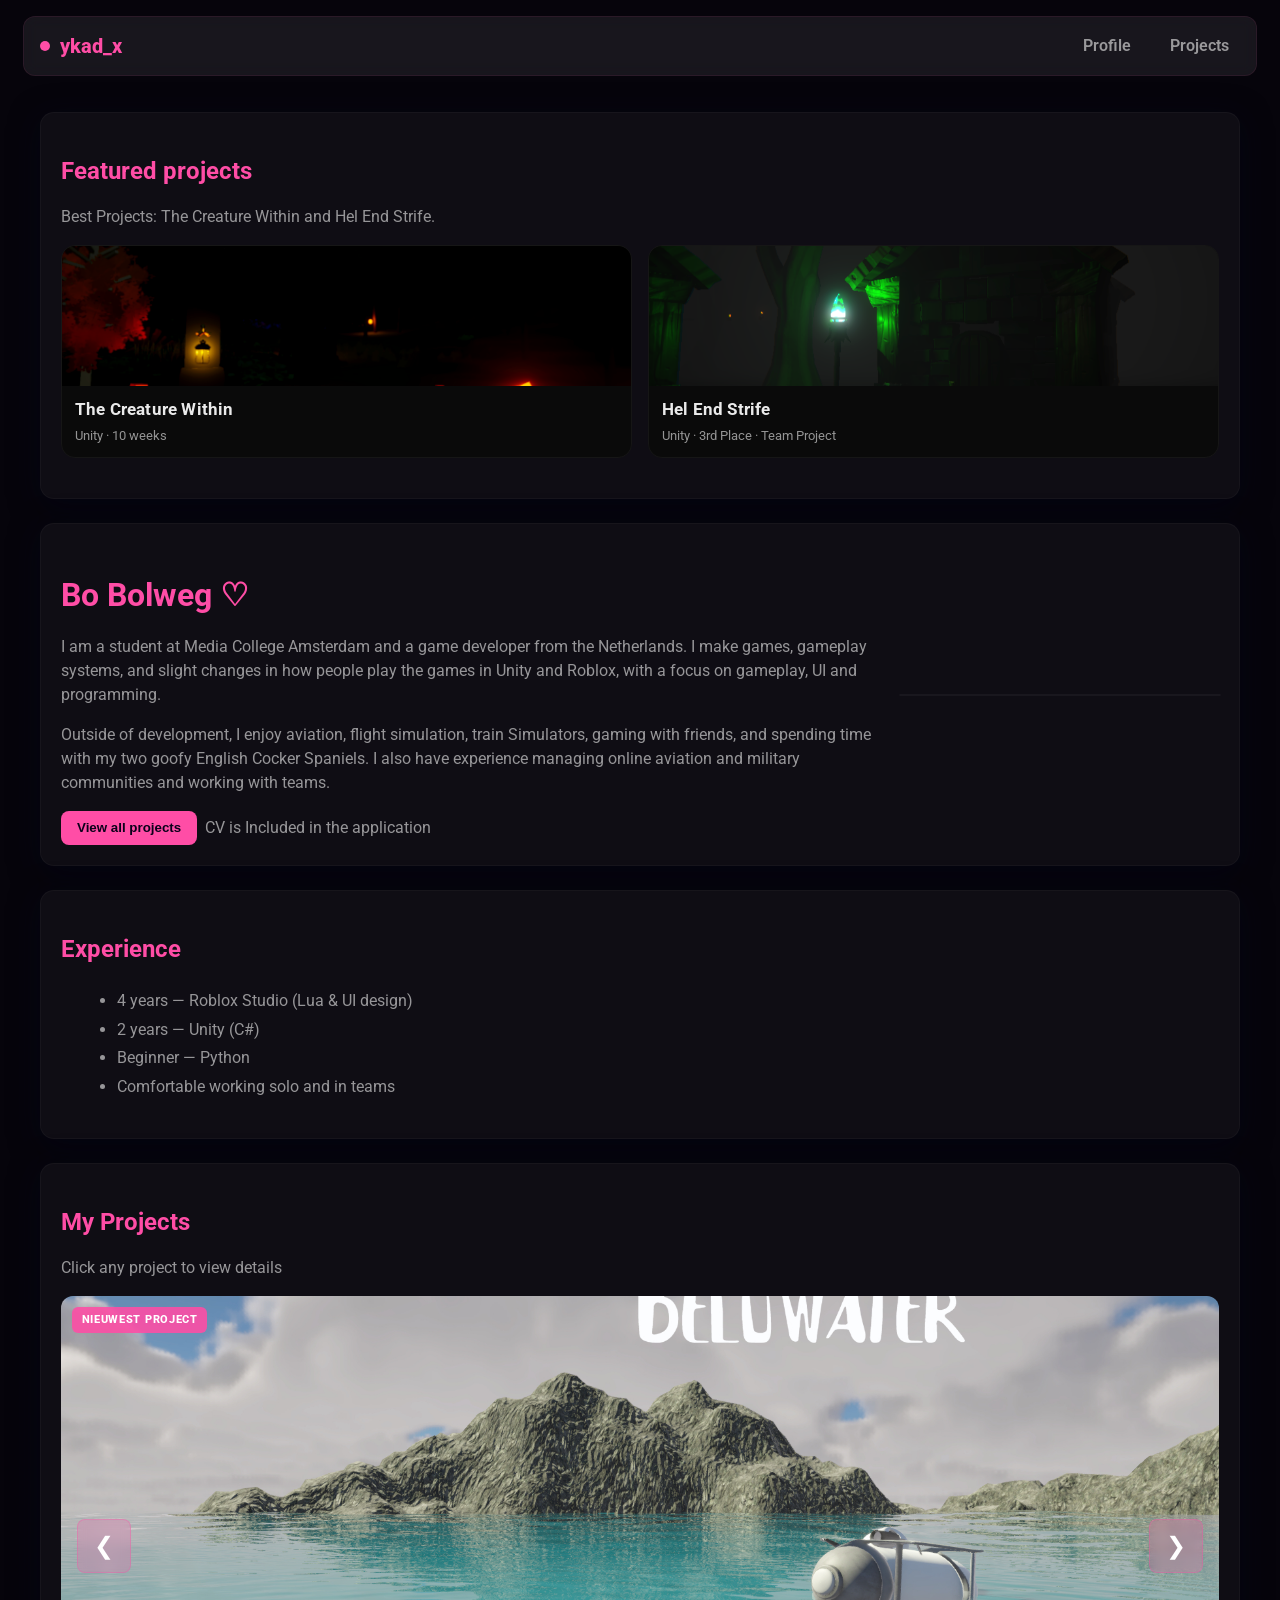
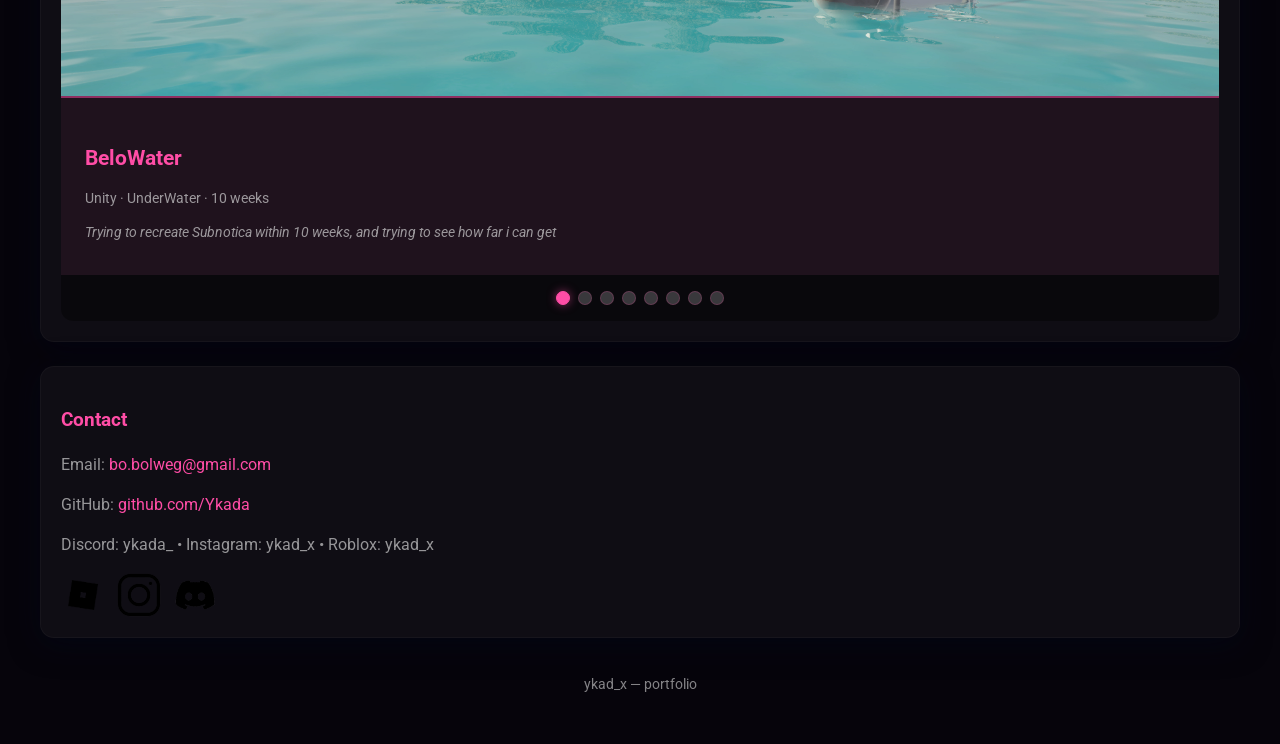
==== index.html @ 4e76849e "Namechange to fix the video from not working" ====
<!doctype html>
<html lang="en">
<head>
    <meta charset="utf-8" />
    <meta name="viewport" content="width=device-width,initial-scale=1" />
    <title>ykad_x — portfolio</title>
    <meta name="description" content="Bo Bolweg (ykad_x) — game developer portfolio. Unity/C# and Roblox/Lua projects including BeloWater, The Creature Within, Hel End Strife and TORTEX." />
    <meta property="og:title" content="ykad_x — portfolio" />
    <meta property="og:description" content="Game developer portfolio: Unity/C# and Roblox/Lua projects, gameplay systems and code samples." />
    <meta property="og:image" content="Images/HSL1.png" />
    <meta property="og:type" content="website" />
    <link rel="icon" href="Images/downloads (1).ico" />
    <link rel="stylesheet" href="CSSS/Style.css" />
    <style>
        /* Featured projects strip at top of home */
        .featured-projects {
            display: grid;
            grid-template-columns: repeat(auto-fit, minmax(260px, 1fr));
            gap: 1rem;
            margin-bottom: 1.25rem;
        }

        .featured-project-card {
            position: relative;
            border-radius: 14px;
            overflow: hidden;
            background: color-mix(in oklab, var(--card-bg, #111), #000 10%);
            border: 1px solid color-mix(in oklab, var(--card-border, #222), #000 20%);
            transition: transform .18s ease, box-shadow .18s ease, border-color .18s ease;
            cursor: pointer;
            min-height: 160px;
            display: flex;
            flex-direction: column;
        }

        .featured-project-card:hover {
            transform: translateY(-3px);
            box-shadow: 0 10px 30px rgba(0,0,0,.35);
            border-color: color-mix(in oklab, var(--accent-1, #6cf), #fff 15%);
        }

        .featured-project-card img {
            width: 100%;
            height: 140px;
            object-fit: cover;
            display: block;
            filter: saturate(1.05) contrast(1.03);
        }

        .featured-project-card .meta {
            padding: .7rem .8rem;
            display: flex;
            flex-direction: column;
            gap: .25rem;
            background: rgba(0,0,0,.2);
        }

        .featured-project-card h3 {
            margin: 0;
            font-size: 1.05rem;
            letter-spacing: .2px;
            color: var(--text, #eee);
        }

        .featured-project-card p {
            margin: 0;
            font-size: .82rem;
            color: var(--muted, #aaa);
        }

        /* Consistent spacing between sections on the home page */
        #profile .card {
            margin-bottom: 1.5rem;
        }

        #profile .card:last-child {
            margin-bottom: 0;
        }

        /* ===== SLIDESHOW STYLES ===== */
        .slideshow-container {
            position: relative;
            width: 100%;
            overflow: hidden;
            border-radius: 12px;
            background: rgba(0,0,0,0.2);
        }

        .slideshow-wrapper {
            display: flex;
            transition: transform 0.5s ease-in-out;
            width: 100%;
        }

        .slideshow-slide {
            min-width: 100%;
            position: relative;
            cursor: pointer;
            overflow: hidden;
            display: flex;
            flex-direction: column;
            background: rgba(255,255,255,0.02);
        }

        .slideshow-slide img {
            width: 100%;
            height: 400px;
            object-fit: cover;
            display: block;
        }

        .slideshow-info {
            padding: 1.5rem;
            background: rgba(255,77,166,0.06);
            border-top: 1px solid rgba(255,77,166,0.1);
        }

        .slideshow-info h3 {
            color: var(--accent-1);
            font-size: 1.3rem;
            margin-bottom: 0.5rem;
        }

        .slideshow-info p {
            color: var(--muted);
            font-size: 0.9rem;
            margin-bottom: 0.5rem;
        }

        .slideshow-desc {
            color: var(--muted);
            font-size: 0.85rem;
            margin-top: 0.75rem;
            font-style: italic;
        }

        /* Slideshow Controls */
        .slideshow-btn {
            position: absolute;
            top: 40%;
            transform: translateY(-50%);
            background: rgba(255,77,166,0.2);
            color: white;
            border: 1px solid rgba(255,77,166,0.3);
            padding: 0.75rem 1rem;
            cursor: pointer;
            font-size: 1.5rem;
            border-radius: 8px;
            transition: all 0.3s;
            z-index: 10;
            backdrop-filter: blur(4px);
        }

        .slideshow-btn:hover {
            background: rgba(255,77,166,0.4);
            border-color: rgba(255,77,166,0.6);
            box-shadow: 0 0 15px rgba(255,77,166,0.3);
        }

        .slideshow-btn.prev {
            left: 1rem;
        }

        .slideshow-btn.next {
            right: 1rem;
        }

        /* Slide Indicators */
        .slideshow-indicators {
            display: flex;
            justify-content: center;
            gap: 0.5rem;
            padding: 1rem;
            background: rgba(0,0,0,0.2);
        }

        .indicator {
            width: 12px;
            height: 12px;
            border-radius: 50%;
            background: rgba(255,255,255,0.2);
            cursor: pointer;
            transition: all 0.3s;
            border: 1px solid rgba(255,77,166,0.2);
        }

        .indicator:hover {
            background: rgba(255,77,166,0.4);
            border-color: rgba(255,77,166,0.5);
        }

        .indicator.active {
            background: var(--accent-1);
            border-color: var(--accent-1);
            box-shadow: 0 0 10px rgba(255,77,166,0.5);
        }

        /* Responsive */
        @media(max-width: 768px) {
            .slideshow-slide img {
                height: 250px;
            }

            .slideshow-btn {
                padding: 0.5rem 0.75rem;
                font-size: 1.2rem;
            }

            .slideshow-btn.prev {
                left: 0.5rem;
            }

            .slideshow-btn.next {
                right: 0.5rem;
            }
        }
    </style>
</head>
<body>
    <header class="navbar container">
        <a class="logo" href="#profile" aria-label="Go to profile page"><span class="dot"></span> ykad_x</a>
        <nav class="nav-links" aria-label="Primary">
            <a href="#profile">Profile</a>
            <a href="#projects">Projects</a>
            
        </nav>
        <button class="menu-toggle" aria-label="Toggle menu" onclick="toggleNav()">☰</button>
    </header>
    
    <main class="container">
        <!-- HOME / PROFILE PAGE -->
        <section id="profile" class="page active">

            <!-- FEATURED PROJECTS (only BeloWater + The Creature Within) -->
            <div class="card">
                <h2 style="color:var(--accent-1); margin-bottom:.5rem">Featured projects</h2>
                <p style="color:var(--muted); margin-bottom:1rem">
                    Best Projects: The Creature Within and Hel End Strife.
                </p>

                <div class="featured-projects">
                    <!-- The Creature Within -->
                    <div class="featured-project-card The-Creature-Within" onclick="showPage('TheCreatureWithin')" role="button">
                        <img src="Images/TheCreatureWithin Banner.jpg" alt="TheCreatureWithin" />
                        <div class="meta">
                            <h3>The Creature Within</h3>
                            <p>Unity · 10 weeks</p>
                        </div>
                    </div>

                    <!-- Hel End Strife -->
                    <div class="featured-project-card creature" onclick="showPage('helend')" role="button">
                        <img src="Images/HSL1.png" alt="Hel End Strife" />
                        <div class="meta">
                            <h3>Hel End Strife</h3>
                            <p>Unity · 3rd Place · Team Project</p>
                        </div>
                    </div>
                </div>
            </div>

            <!-- PROFILE / ABOUT ME -->
            <div class="hero card">
                <div>
                    <h1>Bo Bolweg ♡</h1>
                    <p>I am a student at Media College Amsterdam and a game developer from the Netherlands. I make games, gameplay systems, and slight changes in how people play the games in Unity and Roblox, with a focus on gameplay, UI and programming.</p>
                    <p style="color:var(--muted)">Outside of development, I enjoy aviation, flight simulation, train Simulators, gaming with friends, and spending time with my two goofy English Cocker Spaniels. I also have experience managing online aviation and military communities and working with teams.</p>

                    <div style="margin-top:1rem;display:flex;gap:.5rem;align-items:center">
                        <button class="primary-btn" onclick="showPage('projects')">View all projects</button>
                        <p style="color:var(--muted);margin:0">CV is Included in the application</p>
                    </div>
                </div>

                <div class="profile-image">
                    <!-- <img src="Images/IMG_1133.png" alt="Profile image of Bo" /> -->
                </div>
            </div>

            <div class="card">
                <h2 style="color:var(--accent-1)">Experience</h2>
                <ul style="color:var(--muted);margin-left:1rem;line-height:1.8">
                    <li>4 years — Roblox Studio (Lua & UI design)</li>
                    <li>2 years — Unity (C#)</li>
                    <li>Beginner — Python</li>
                    <li>Comfortable working solo and in teams</li>
                </ul>
            </div>

            <!-- PROJECTS SLIDESHOW -->
            <div class="card">
                <h2 style="color:var(--accent-1); margin-bottom:.5rem">My Projects</h2>
                <p style="color:var(--muted); margin-bottom:1rem">Click any project to view details</p>

                <div class="slideshow-container">
                    <div class="slideshow-wrapper" id="slideshow">
                        <div class="slideshow-slide proud-slide" onclick="showPage('belowater')" role="button">
                            <span class="proud-badge">NIEUWEST PROJECT</span>
                            <img src="Images/BeloWaterBanner.jpg" alt="BeloWater" />
                            <div class="slideshow-info">
                                <h3>BeloWater</h3>
                                <p>Unity · UnderWater · 10 weeks</p>
                                <p class="slideshow-desc">Trying to recreate Subnotica within 10 weeks, and trying to see how far i can get</p>
                            </div>
                        </div>

                        <div class="slideshow-slide proud-slide" onclick="showPage('TheCreatureWithin')" role="button">
                            
                            <img src="Images/TheCreatureWithin Banner.jpg" alt="TheCreatureWithin" />
                            <div class="slideshow-info">
                                <h3>TheCreatureWithin</h3>
                                <p>Unity · School project · Half a year</p>
                                <p class="slideshow-desc">My most inpressive Enemy ive ever made</p>
                            </div>
                        </div>

                        <div class="slideshow-slide" onclick="showPage('reclean')" role="button">
                            <img src="Images/493507649-ad7ff910-1d34-4edd-aec2-e391a233c618.gif" alt="RE:CLEAN" />
                            <div class="slideshow-info">
                                <h3>☢ RE:CLEAN</h3>
                                <p>Unity · Multiplayer · UI/UX · Friends Project</p>
                                <p class="slideshow-desc">A multiplayer project inspired by R.E.P.O</p>
                            </div>
                        </div>

                        <div class="slideshow-slide" onclick="showPage('arc82')" role="button">
                            <img src="Images/scp-logo-unscreen.gif" alt="ARC - 82" />
                            <div class="slideshow-info">
                                <h3>ARC - 82</h3>
                                <p>Roblox · Lua · UI/UX · Group Project · Cancelled Project</p>
                                <p class="slideshow-desc">A roblox SCP type game that was worked on, but afther some time funds ran out and the project was cancelled.</p>
                            </div>
                        </div>

                        <div class="slideshow-slide" onclick="showPage('thehunt')" role="button">
                            <img src="Images/THEHUNTGIF.gif" alt="The Hunt" />
                            <div class="slideshow-info">
                                <h3>The Hunt</h3>
                                <p>Roblox · Released · UI/UX · Art · Lua</p>
                                <p class="slideshow-desc">Created at age 13, One of my first actual completed games, Having a Horror inviorment</p>
                            </div>
                        </div>

                        <div class="slideshow-slide proud-slide" onclick="showPage('tortex')" role="button">
                            <span class="proud-badge">Special place to me</span>
                            <img src="Images/OPERATIONSTORM.png" alt="TORTEX" />
                            <div class="slideshow-info">
                                <h3>TORTEX</h3>
                                <p>Unity · Personal project · Tornado systems</p>
                                <p class="slideshow-desc">I tried to Recreate an actual simulated tornado, i ended up learning alot more from this then i expected todo</p>
                            </div>
                        </div>

                        <div class="slideshow-slide" onclick="showPage('tds')" role="button">
                            <img src="Images/TDS.png" alt="Tower Defence Simulator" />
                            <div class="slideshow-info">
                                <h3>Tower Defence Simulator</h3>
                                <p>Unity · C# · Solo school project · 10 weeks</p>
                                <p class="slideshow-desc">The heaviest graphics I’ve ever worked with for a school project.</p>
                            </div>
                        </div>

                        <div class="slideshow-slide proud-slide" onclick="showPage('helend')" role="button">
                            <span class="proud-badge">3RD Place</span>
                            <img src="Images/HSL1.png" alt="Hel End Strife" />
                            <div class="slideshow-info">
                                <h3>Hel End Strife</h3>
                                <p>Unity · Team project · Gameplay scripting · 10 weeks · 3rd Place</p>
                                <p class="slideshow-desc">3rd place in the school’s game development competition.</p>
                            </div>
                        </div>
                    </div>

                    <!-- Slideshow Controls -->
                    <button class="slideshow-btn prev" onclick="prevSlide()" aria-label="Previous project">❮</button>
                    <button class="slideshow-btn next" onclick="nextSlide()" aria-label="Next project">❯</button>

                    <!-- Slide indicators -->
                    <div class="slideshow-indicators" id="indicators"></div>
                </div>
            </div>

            <section id="contact" class="card contact-card">
                <h3 style="color:var(--accent-1)">Contact</h3>
                <p style="color:var(--muted)">Email: <a href="mailto:bo.bolweg@gmail.com">bo.bolweg@gmail.com</a></p>
                <p style="color:var(--muted)">GitHub: <a href="https://github.com/Ykada" target="_blank" rel="noopener">github.com/Ykada</a></p>
                <p style="color:var(--muted)">Discord: ykada_ • Instagram: ykad_x • Roblox: ykad_x</p>
                <div class="icon-row" style="margin-top:.5rem">
                    <img src="Images/image-removebg-preview.png" alt="Roblox logo" />
                    <img src="Images/Instalogo.png" alt="Instagram logo" />
                    <img src="Images/Discordlogo.png" alt="Discord logo" />
                </div>
            </section>
        </section>

                <!-- PROJECTS LIST -->
        <section id="projects" class="page">
            <div class="card">
                <h2 style="color:var(--accent-1)">Projects</h2>
                <p style="color:var(--muted)">A selection of games I’ve worked on in Roblox Studio and Unity, focusing on scripting, game design, and UI.</p>

                <div class="project-grid">
                    <div class="project-card project-theme-card theme-belowater proud-card" onclick="showPage('belowater')" role="button">
                        <span class="proud-badge">Nieuwest Project</span>
                        <img src="Images/BeloWaterBanner.jpg" alt="BeloWater" />
                        <div class="meta">
                            <h3>BeloWater</h3>
                            <p>Unity · AI project · 10 weeks</p>
                        </div>
                    </div>

                    <div class="project-card project-theme-card theme-creature proud-card" onclick="showPage('TheCreatureWithin')" role="button">
                        <img src="Images/TheCreatureWithin Banner.jpg" alt="The Creature Within" />
                        <div class="meta">
                            <h3>The Creature Within</h3>
                            <p>Unity · In Development · School project</p>
                        </div>
                    </div>

                    <div class="project-card project-theme-card theme-helend proud-card" onclick="showPage('helend')" role="button">
                        <span class="proud-badge">3rd Place in a competition</span>
                        <img src="Images/HSL1.png" alt="Hel End Strife" />
                        <div class="meta">
                            <h3>Hel End Strife</h3>
                            <p>Unity · Team project · Gameplay scripting</p>
                        </div>
                    </div>

                    <div class="project-card project-theme-card theme-tds" onclick="showPage('tds')" role="button">
                        <img src="Images/TDS.png" alt="Tower Defence Simulator" />
                        <div class="meta">
                            <h3>Tower Defence Simulator</h3>
                            <p>Unity · C# · Solo school project</p>
                        </div>
                    </div>

                    <div class="project-card project-theme-card theme-tortex proud-card" onclick="showPage('tortex')" role="button">
                        <span class="proud-badge">★ Special place to me</span>
                        <img src="Images/OPERATIONSTORM.png" alt="TORTEX" />
                        <div class="meta">
                            <h3>TORTEX</h3>
                            <p>Unity · Personal project · Tornado systems</p>
                        </div>
                    </div>

                    <div class="project-card project-theme-card theme-thehunt" onclick="showPage('thehunt')" role="button">
                        <img src="Images/THEHUNTGIF.gif" alt="The Hunt" />
                        <div class="meta">
                            <h3>The Hunt</h3>
                            <p>Roblox · Released · UI/UX · Art · Lua · Made at Age 13</p>
                        </div>
                    </div>

                    <div class="project-card project-theme-card theme-arc82" onclick="showPage('arc82')" role="button">
                        <img src="Images/scp-logo-unscreen.gif" alt="ARC - 82" />
                        <div class="meta">
                            <h3>ARC - 82</h3>
                            <p>Roblox · Lua · UI/UX · Group Project</p>
                        </div>
                    </div>

                    <div class="project-card project-theme-card theme-reclean" onclick="showPage('reclean')" role="button">
                        <img src="Images/493507649-ad7ff910-1d34-4edd-aec2-e391a233c618.gif" alt="RE:CLEAN" />
                        <div class="meta">
                            <h3>☢ RE:CLEAN</h3>
                            <p>Unity · In Development · UI/UX · Multiplayer</p>
                        </div>
                    </div>

                </div>
            </div>

        </section>
        </section>

        <!-- PROJECT DETAILS: RECLEAN -->
                <section id="reclean" class="page project-detail project-theme theme-reclean">
            <div class="card project-page-card">
                <div class="project-hero">
                    <img src="Images/RECLEAN1.png" alt="RE:CLEAN interface concept" />
                    <div class="project-hero-copy">
                        <span class="project-eyebrow">Unity</span>
                        <h2>☢ RE:CLEAN</h2>
                        <p>A multiplayer project inspired by R.E.P.O.</p>
                    </div>
                </div>

                <div class="project-content">
                    <div class="project-intro">
                        <span class="project-eyebrow">Overview</span>
                        <h3>Settings that actually Save</h3>
                        <p style="color:var(--muted)">A multiplayer project inspired by R.E.P.O. I focused on UI and on a settings system that saves the player’s choices between sessions. I also tried to make a functioning voice chat system, and it worked to some degree, so I learned a lot from it. We never ended up using it, but I did learn how to use microphones in multiplayer.</p>
                        <p>ㅤ</p>
                        <p style="color:var(--muted)">My Contributions.</p>
                        <p style="color:var(--muted)">Creating the settings system and implementing the voice chat functionality.</p>
                    </div>

                    <div class="project-feature-grid">
                        <figure class="project-feature">
                            <img src="Images/RECLEAN2.png" alt="RE:CLEAN UI design" class="zoomable" tabindex="0" role="button" aria-label="Enlarge image: UI Design" data-caption="UI Design — Worked on interface concepts and layout design." loading="lazy" />
                            <figcaption><h4>UI Design</h4><p>Worked on interface concepts and layout design.</p></figcaption>
                        </figure>
                    </div>
                    <section class="project-scripts" aria-labelledby="reclean-scripts-title">
                        <h3 id="reclean-scripts-title" style="color:var(--accent-1)">Code Snippet</h3>
                        <p style="color:var(--muted)">Settings persistence, written in C#.</p>
                        <div class="snippet-grid">
                        <figure class="snippet-card" tabindex="0" role="button" aria-label="Enlarge code snippet: Settings save manager" data-title="Settings save manager" data-file="SettingsSaveManager.cs" data-desc="Saves and loads the player’s settings. Never had i coded with Online multiplayer before, so this was a bit of a challenge, but i thought this was going to involve alot of networking, but it ended up all being client sided, so i learned networking while i didnt even have to, so that is a plus.">
                            <img src="Images/CodeSnippets/Reclean-SettingsSaveManager.png" alt="Code snippet: Settings save manager" loading="lazy" />
                            <figcaption>Settings save manager <span>SettingsSaveManager.cs</span></figcaption>
                        </figure>
                        </div>
                    </section>

                    <div class="project-pill-row" aria-label="Project details">
                        <span>Unity</span>
                        <span>C#</span>
                        <span>Multiplayer</span>
                        <span>On hold</span>
                    </div>
                </div>

                    <div class="project-actions">
                        <button class="primary-btn" onclick="showPage('projects')">Back to Projects</button>
                    </div>
            </div>
        </section>

        <!-- PROJECT DETAILS: ARC-82 -->
                <section id="arc82" class="page project-detail project-theme theme-arc82">
            <div class="card project-page-card">
                <div class="project-hero">
                    <img src="Images/493531442-61c5a022-32b8-4cd8-9e0c-8de7509e1529.png" alt="ARC - 82 facility" />
                    <div class="project-hero-copy">
                        <span class="project-eyebrow">Roblox</span>
                        <h2>ARC - 82</h2>
                        <p>Secure, Contain, Protect</p>
                    </div>
                </div>

                <div class="project-content">
                    <div class="project-intro">
                        <span class="project-eyebrow">Overview</span>
                        <h3>Interactive systems for the facility</h3>
                        <p style="color:var(--muted)">A group project for roblox where we tried to make a SCP game inspired by others on roblox, we worked on this for around a year, and it was fun working with others, this was my first actual big project, so working together with others over the enternet with people i never talked to before in my entire life was something nieuw for me </p>
                        <p>ㅤ</p>
                        <p style="color:var(--muted)">My Contributions.</p>
                        <p style="color:var(--muted)">I created the UI for the project and connected it to the different systems that needed it. This included menus, interactive buttons, facility interfaces, and other UI elements used by the players.</p>
                    </div>

                    <div class="project-feature-grid">
                        <figure class="project-feature">
                            <img src="Images/ROBLXUI1.png" alt="ARC-82 UI work" class="zoomable" tabindex="0" role="button" aria-label="Enlarge image: UI Systems" data-caption="UI Systems — Created advanced interactive UI systems controlling the facility." loading="lazy" />
                            <figcaption><h4>UI Systems</h4><p>Created advanced interactive UI systems controlling the facility.</p></figcaption>
                        </figure>
                    </div>
                    <div class="project-gallery" aria-label="More screenshots">
                        <img src="Images/ARC-82UIV1.png" alt="ARC-82 UI, second version" class="zoomable" tabindex="0" role="button" aria-label="Enlarge image: ARC-82 UI, second version" data-caption="ARC-82 UI, second version" loading="lazy" />
                    </div>
                    <section class="project-scripts" aria-labelledby="arc82-scripts-title">
                        <h3 id="arc82-scripts-title" style="color:var(--accent-1)">Code Snippets (Lua)</h3>
                        <p style="color:var(--muted)">A few of the scripts behind the facility.</p>
                        <div class="snippet-grid">
                        <figure class="snippet-card" tabindex="0" role="button" aria-label="Enlarge code snippet: Camera switching" data-title="Camera switching" data-file="CameraSwitching.lua" data-desc="This lets the player swap cameras, at the time of making this script i never worked with these kinds of uis + actual camera switching that is based on rank requirment, so it took me a while to figure out how to do this, but i managed todo it so i am kinda proud of it.">
                            <img src="Images/CodeSnippets/Arc82-CameraSwitching.png" alt="Code snippet: Camera switching" loading="lazy" />
                            <figcaption>Camera switching <span>CameraSwitching.lua</span></figcaption>
                        </figure>
                        <figure class="snippet-card" tabindex="0" role="button" aria-label="Enlarge code snippet: Icon spinner" data-title="Icon spinner" data-file="IconSpinner.lua" data-desc="Animates a UI icon with two looping TweenService animations.  Took a bit of time, but this was the easyest of the two scripts to make, as i had a bit of experience with TweenService before.">
                            <img src="Images/CodeSnippets/Arc82-IconSpinner.png" alt="Code snippet: Icon spinner" loading="lazy" />
                            <figcaption>Icon spinner <span>IconSpinner.lua</span></figcaption>
                        </figure>
                        <figure class="snippet-card" tabindex="0" role="button" aria-label="Enlarge code snippet: Own avatar dummy" data-title="Own avatar dummy" data-file="AvatarDummy.lua" data-desc="Copies a player’s real avatar appearance onto an in-world dummy NPC using GetHumanoidDescriptionFromUserId, I have used this before so it wasnt that dificult to make, the person that requisted this for the game really wanted this to make the game feel more alive, and i did my best to delive that, and my client really liked it.">
                            <img src="Images/CodeSnippets/Arc82-AvatarDummy.png" alt="Code snippet: Own avatar dummy" loading="lazy" />
                            <figcaption>Own avatar dummy <span>AvatarDummy.lua</span></figcaption>
                        </figure>
                        </div>
                    </section>

                    <div class="project-pill-row" aria-label="Project details">
                        <span>Roblox</span>
                        <span>Lua</span>
                        <span>Group project</span>
                        <span>UI & systems</span>
                    </div>
                </div>

                    <div class="project-actions">
                        <button class="primary-btn" onclick="showPage('projects')">Back to Projects</button>
                    </div>
            </div>
        </section>

        <!-- PROJECT DETAILS: HEL END STRIFE -->
                <section id="helend" class="page project-detail project-theme theme-helend">
            <div class="card project-page-card">
                <div class="project-hero">
                    <img src="Images/HSL1.png" alt="Hel End Strife gameplay" />
                    <div class="project-hero-copy">
                        <span class="project-eyebrow">10-week team project · 3rd place in school competition</span>
                        <h2>Hel End Strife</h2>
                        <p>A Unity school project made with 3 developers and 7 artists.</p>
                    </div>
                </div>

                <div class="project-content">
                    <div class="project-intro">
                        <span class="project-eyebrow">Overview</span>
                        <h3>Achievements & what I learned</h3>
                        <p style="color:var(--muted)">Parts of the project that I was involved in and made: I was responsible for creating the gameplay systems and implementing the saving functionality. We made this with a small team and ended up getting 3rd in the competition we had, which I’m really proud of. During playtesting, we had to use five different laptops to give everyone time to play the game, as there was a queue of around eight people waiting to try it. Me and the rest of the developers and artists are really proud of this.</p>
                        <p>ㅤ</p>
                        <p style="color:var(--muted)">My Contributions.</p>
                        <p style="color:var(--muted)">Created Saving and Loading systems for the game.</p>
                        <p style="color:var(--muted)">Created the Progression system for the game.</p>
                        <p style="color:var(--muted)">Created Enemy AI and made them compatible with the game's mechanics.</p>
                    </div>

                    <div class="project-feature-grid">
                        <figure class="project-feature">
                            <img src="Images/HSL2.png" alt="Hel End Strife saving systems" class="zoomable" tabindex="0" role="button" aria-label="Enlarge image: Team Collaboration" data-caption="Team Collaboration — Worked on saving systems that save your current progress." loading="lazy" />
                            <figcaption><h4>Team Collaboration</h4><p>Worked on saving systems that save your current progress.</p></figcaption>
                        </figure>
                        <figure class="project-feature">
                            <img src="Images/HSL3.png" alt="Hel End Strife gameplay" class="zoomable" tabindex="0" role="button" aria-label="Enlarge image: Gameplay Systems" data-caption="Gameplay Systems — Enemy spawning, XP and dropped-object data all built to survive a save/load cycle." loading="lazy" />
                            <figcaption><h4>Gameplay Systems</h4><p>Enemy spawning, XP and dropped-object data all built to survive a save/load cycle.</p></figcaption>
                        </figure>
                    </div>
                    <div class="project-gallery" aria-label="More screenshots">
                        <img src="Images/HSL4.png" alt="Hel End Strife, extra screenshot" class="zoomable" tabindex="0" role="button" aria-label="Enlarge image: Hel End Strife, extra screenshot" data-caption="Hel End Strife, extra screenshot" loading="lazy" />
                    </div>
                    <section class="project-scripts" aria-labelledby="helend-scripts-title">
                        <h3 id="helend-scripts-title" style="color:var(--accent-1)">Gameplay systems I made for this project</h3>
                        <p style="color:var(--muted)">The saving, spawning and progression scripts behind the game.</p>
                        <div class="snippet-grid">
                        <figure class="snippet-card" tabindex="0" role="button" aria-label="Enlarge code snippet: Enemy location saving" data-title="Enemy location saving" data-file="EnemyLocationSaving.cs" data-desc="It took me a long time to get this working correctly, and I learned a lot from making these systems. I’d never worked with this type of system before, so it was interesting to learn this stuff.">
                            <img src="Images/EnemyLocationSavingHNS.png" alt="Code snippet: Enemy location saving" loading="lazy" />
                            <figcaption>Enemy location saving <span>EnemyLocationSaving.cs</span></figcaption>
                        </figure>
                        <figure class="snippet-card" tabindex="0" role="button" aria-label="Enlarge code snippet: Enemy location loading" data-title="Enemy location loading" data-file="EnemyLocationSaving.cs" data-desc="Loading data was one of the hardest things I’ve done in this project. I thought saving the data would be the hardest, but apparently it’s child’s play compared to getting specific enemies to load in the correct spots. It took me a full three weeks to figure out how to correctly load enemies in the right places, so I learned a lot during this.">
                            <img src="Images/EnemyLocationLoadingHNS.png" alt="Code snippet: Enemy location loading" loading="lazy" />
                            <figcaption>Enemy location loading <span>EnemyLocationSaving.cs</span></figcaption>
                        </figure>
                        <figure class="snippet-card" tabindex="0" role="button" aria-label="Enlarge code snippet: Enemy spawner" data-title="Enemy spawner" data-file="Spawner.cs" data-desc="One of the scripts I made at the beginning of the project. I tried to make it a spawner that I could just assign spawn points to, so I did that using transforms from empty GameObjects. But it took me a lot longer than I expected. I didn’t have the skills needed to make these things at the time, and it was my first time actually making a proper project with a small group.">
                            <img src="Images/EnemySpawningHNS.png" alt="Code snippet: Enemy spawner" loading="lazy" />
                            <figcaption>Enemy spawner <span>Spawner.cs</span></figcaption>
                        </figure>
                        <figure class="snippet-card" tabindex="0" role="button" aria-label="Enlarge code snippet: Player data manager" data-title="Player data manager" data-file="GameDataManager.cs" data-desc="A script I made alongside the other saving scripts. I didn’t know at the time how to combine all the saving into one script, so I used this one for the player’s transform and where it should spawn. It took me a while to figure out how to actually assign a transform to a player without it bugging, but I asked a friend how to do it and learned a lot from him. It ended up fixing the issue, so I’m really proud of this.">
                            <img src="Images/GameDataMAnagerHNS.png" alt="Code snippet: Player data manager" loading="lazy" />
                            <figcaption>Player data manager <span>GameDataManager.cs</span></figcaption>
                        </figure>
                        <figure class="snippet-card" tabindex="0" role="button" aria-label="Enlarge code snippet: Experience system" data-title="Experience system" data-file="XPSCRIPT.cs" data-desc="I made this script to support our progression system in the game. We wanted players to be able to get really high scores, kind of like a high score system, so we used levels and made them save as well. The saving was the big problem, but like with the others, I figured out how to make it work. Now I know how to make saving systems really well. Making the XP for the player was fun as well, and if I get a project to do it again, I will!">
                            <img src="Images/XPSystemCodeSnipitHNS.png" alt="Code snippet: Experience system" loading="lazy" />
                            <figcaption>Experience system <span>XPSCRIPT.cs</span></figcaption>
                        </figure>
                        </div>
                    </section>

                    <div class="project-video">
                        <h4>Gameplay footage</h4>
                        <video src="Images/HELLANDSTRIFEGAMEPLAY.mp4" controls muted playsinline preload="metadata"></video>
                    </div>

                    <div class="project-pill-row" aria-label="Project details">
                        <span>Unity</span>
                        <span>C#</span>
                        <span>3 devs + 7 artists</span>
                        <span>10 weeks</span>
                        <span>3rd place</span>
                    </div>
                </div>

                    <div class="project-actions">
                        <p class="project-note">The GitHub repository is shared with the whole team, so it contains everyone’s work. You can check the commit history to see what I made and which parts I worked on.</p>
                        <button class="primary-btn" onclick="window.location.href='https://github.com/ghostbusterbob/GA-GD-Project/tree/Ykada_';">Link to Github</button>
                        <button class="primary-btn" onclick="showPage('projects')">Back to Projects</button>
                    </div>
            </div>
        </section>

        <!-- PROJECT DETAILS: TDS -->
                <section id="tds" class="page project-detail project-theme theme-tds">
            <div class="card project-page-card">
                <div class="project-hero">
                    <img src="Images/TDS.png" alt="Tower Defence Simulator" />
                    <div class="project-hero-copy">
                        <span class="project-eyebrow">Unity</span>
                        <h2>Tower Defence Simulator</h2>
                        <p>A solo Unity school project built in 10 weeks</p>
                    </div>
                </div>

                <div class="project-content">
                    <div class="project-intro">
                        <span class="project-eyebrow">Overview</span>
                        <h3>Programming and game design, solo</h3>
                        <p style="color:var(--muted)">a fun school project, where i actualy learned alot of nieuw things in, making funny towers, scripting the placement and shooting of it, all where really fun to learn and to make, and working with very high graphics and trying to make it atleast run a bit well was a bit of a challange, but i learned alot from it for future projects</p>
                        <p>ㅤ</p>
                        <p style="color:var(--muted)">My Contributions.</p>
                        <p style="color:var(--muted)">Created Placement system for the towers in the game.</p>
                        <p style="color:var(--muted)">Created Levels and difficulty progression.</p>
                        <p style="color:var(--muted)">Created UI elements and connected them to the game's systems.</p>
                    </div>

                    <div class="project-feature-grid">
                        <figure class="project-feature">
                            <img src="Images/TGB3.png" alt="Tower Defence Simulator programming" class="zoomable" tabindex="0" role="button" aria-label="Enlarge image: Programming" data-caption="Programming — All scripts and mechanics coded in C#." loading="lazy" />
                            <figcaption><h4>Programming</h4><p>All scripts and mechanics coded in C#.</p></figcaption>
                        </figure>
                        <figure class="project-feature">
                            <img src="Images/TDSEnemyswalking.gif" alt="Tower Defence Simulator enemies walking" class="zoomable" tabindex="0" role="button" aria-label="Enlarge image: Game Design" data-caption="Game Design — Progression, balancing, and core loop design." loading="lazy" />
                            <figcaption><h4>Game Design</h4><p>Progression, balancing, and core loop design.</p></figcaption>
                        </figure>
                    </div>
                    <div class="project-gallery" aria-label="More screenshots">
                        <img src="Images/TGB2.png" alt="TDS screenshot" class="zoomable" tabindex="0" role="button" aria-label="Enlarge image: TDS screenshot" data-caption="TDS screenshot" loading="lazy" />
                        <img src="Images/TGB4.png" alt="TDS screenshot" class="zoomable" tabindex="0" role="button" aria-label="Enlarge image: TDS screenshot" data-caption="TDS screenshot" loading="lazy" />
                        <img src="Images/TGB5.png" alt="TDS screenshot" class="zoomable" tabindex="0" role="button" aria-label="Enlarge image: TDS screenshot" data-caption="TDS screenshot" loading="lazy" />
                    </div>
                    <section class="project-scripts" aria-labelledby="tds-scripts-title">
                        <h3 id="tds-scripts-title" style="color:var(--accent-1)">Code Snippet (C#)</h3>
                        <p style="color:var(--muted)">The core tower placement system.</p>
                        <div class="snippet-grid">
                        <figure class="snippet-card" tabindex="0" role="button" aria-label="Enlarge code snippet: Tower placing" data-title="Tower placing" data-file="TowerSpawner.cs" data-desc="This took quite a while to make, as i had never worked with this before in unity, and i had to figure out how to make it work, but i managed to get it working, and i am proud of this.">
                            <img src="Images/CodeSnippets/Tds-TowerPlacing.png" alt="Code snippet: Tower placing" loading="lazy" />
                            <figcaption>Tower placing <span>TowerSpawner.cs</span></figcaption>
                        </figure>
                        </div>
                    </section>

                    <div class="project-pill-row" aria-label="Project details">
                        <span>Unity</span>
                        <span>C#</span>
                        <span>Solo project</span>
                        <span>10 weeks</span>
                    </div>
                </div>

                    <div class="project-actions">
                        <button class="primary-btn" onclick="window.location.href='https://github.com/Ykada/TowerDefencegame';">Link to Github</button>
                        <button class="primary-btn" onclick="showPage('projects')">Back to Projects</button>
                    </div>
            </div>
        </section>

        <!-- PROJECT DETAILS: TORTEX -->
                <section id="tortex" class="page project-detail project-theme theme-tortex">
            <div class="card project-page-card">
                <div class="project-hero">
                    <img src="Images/OPERATIONSTORM.png" alt="TORTEX tornado gameplay" />
                    <div class="project-hero-copy">
                        <span class="project-eyebrow">Unity - Personal</span>
                        <h2>TORTEX</h2>
                        <p>Tornado simulator</p>
                    </div>
                </div>

                <div class="project-content">
                    <div class="project-intro">
                        <span class="project-eyebrow">Overview</span>
                        <h3>Building a believable tornado</h3>
                        <p style="color:var(--muted)">My first attempt at creating a realistic tornado in Unity. and it turned out to be alot of fun, i kinda changed of my path of making it fully realistic by making it have values from a random generated number from a range, which made it more fun, because i was able to change all the things i wanted from it, so this was my first personal project in unity that had sucses in what i wanted it to be, i never wanted to finish it, i wanted to try something, and it worked</p>
                        <p>ㅤ</p>
                        <p style="color:var(--muted)">My Contributions.</p>
                        <p style="color:var(--muted)">Created the tornado and weather systems.</p>
                        <p style="color:var(--muted)">Made Everything compatible with the game's systems.</p>
                    </div>

                    <div class="project-feature-grid">
                        <figure class="project-feature">
                            <img src="Images/TORTEXTORNADO.png" alt="TORTEX tornado core" class="zoomable" tabindex="0" role="button" aria-label="Enlarge image: Core Gameplay" data-caption="Core Gameplay — Creating tornado systems." loading="lazy" />
                            <figcaption><h4>Core Gameplay</h4><p>Creating tornado systems.</p></figcaption>
                        </figure>
                    </div>
                    <div class="project-gallery" aria-label="More screenshots">
                        <img src="Images/OPERATIONSTORM2.png" alt="TORTEX, extra screenshot" class="zoomable" tabindex="0" role="button" aria-label="Enlarge image: TORTEX, extra screenshot" data-caption="TORTEX, extra screenshot" loading="lazy" />
                    </div>
                    <section class="project-scripts" aria-labelledby="tortex-scripts-title">
                        <h3 id="tortex-scripts-title" style="color:var(--accent-1)">Tornado Code (C#)</h3>
                        <p style="color:var(--muted)">Snippets from the tornado and weather systems.</p>
                        <div class="snippet-grid">
                        <figure class="snippet-card" tabindex="0" role="button" aria-label="Enlarge code snippet: Tornado startup" data-title="Tornado startup" data-file="TornadoStartupOPS.cs" data-desc="Preloads all the settings for the tornado that get overwritten afther 2 seconds once the main systems catch up. this was the most fun ive had coding a manager, i coded 1 script that had all the information, a sort of inbetween script, it handled all the data in the entire game, so it was really important, so i learned alot by making this system, it was alot of fun.">
                            <img src="Images/TornadoStartupOPS.png" alt="Code snippet: Tornado startup" loading="lazy" />
                            <figcaption>Tornado startup <span>TornadoStartupOPS.cs</span></figcaption>
                        </figure>
                        <figure class="snippet-card" tabindex="0" role="button" aria-label="Enlarge code snippet: Tornado movement" data-title="Tornado movement" data-file="TornadoMovementOPS.cs" data-desc="This lets the tornado move around the map, it was a bit of a challenge getting this to work with the other system, but i got it working, so thats good, it handles all types of windspeeds, so its defently something.">
                            <img src="Images/TornadoMovementOPS.png" alt="Code snippet: Tornado movement" loading="lazy" />
                            <figcaption>Tornado movement <span>TornadoMovementOPS.cs</span></figcaption>
                        </figure>
                        <figure class="snippet-card" tabindex="0" role="button" aria-label="Enlarge code snippet: Day/weather system" data-title="Day/weather system" data-file="DayWeatherOPS.cs" data-desc="Actualy a really simple. yet for some reason complicated system getting this to work with everything else, i had to send the time of day, wind, and all other data relevent to this to multiple other scripts, and it never needed to reseave data only send it, so this took the most ammount of time outside of the complete manager.">
                            <img src="Images/DayWeatherOPS.png" alt="Code snippet: Day/weather system" loading="lazy" />
                            <figcaption>Day/weather system <span>DayWeatherOPS.cs</span></figcaption>
                        </figure>
                        <figure class="snippet-card" tabindex="0" role="button" aria-label="Enlarge code snippet: Day/weather stats setter" data-title="Day/weather stats setter" data-file="DayWeatherStatsSetterOPS.cs" data-desc="Handles all the data in the system, this is just a small screenshot, due to the entire script being very boring and alot of the same stuff, but this is the most inportant script in that entire project, and getting it to work without it being able to be overwritten from other places was a bit of a task.">
                            <img src="Images/DayWeatherStatsSetterOPS.png" alt="Code snippet: Day/weather stats setter" loading="lazy" />
                            <figcaption>Day/weather stats setter <span>DayWeatherStatsSetterOPS.cs</span></figcaption>
                        </figure>
                        </div>
                    </section>

                    <div class="project-pill-row" aria-label="Project details">
                        <span>Unity</span>
                        <span>C#</span>
                        <span>Solo project</span>
                        <span>Personal project</span>
                    </div>
                </div>

                    <div class="project-actions">
                        <button class="primary-btn" onclick="window.location.href='https://github.com/Ykada/OPERATION-STORMCHASE';">Link to Github</button>
                        <button class="primary-btn" onclick="showPage('projects')">Back to Projects</button>
                    </div>
            </div>
        </section>

        <!-- PROJECT DETAILS: THE HUNT -->
                <section id="thehunt" class="page project-detail project-theme theme-thehunt">
            <div class="card project-page-card">
                <div class="project-hero">
                    <img src="Images/THEHUNT.png" alt="The Hunt gameplay" />
                    <div class="project-hero-copy">
                        <span class="project-eyebrow">Roblox · Made at age 13</span>
                        <h2>The Hunt</h2>
                        <p>Roblox project made at age 13 — proud of this work.</p>
                    </div>
                </div>

                <div class="project-content">
                    <div class="project-intro">
                        <span class="project-eyebrow">Overview</span>
                        <h3>Designed and built from scratch, at 13</h3>
                        <p style="color:var(--muted)">The Hunt was a Roblox game I designed and built from scratch when I was 13. I later started working on a sequel to improve the original idea and add new features. Looking back at the project, I am still proud of what I was able to create at that age, so I wanted to include it in my portfolio.This project helped me learn more about creating a complete game by myself, including the gameplay, story, map, UI, and effects.</p>
                        <p>ㅤ</p>
                        <p style="color:var(--muted)">My Contributions.</p>
                        <p style="color:var(--muted)">Created enemy for the game.</p>
                        <p style="color:var(--muted)">Created the story line for the game.</p>
                        <p style="color:var(--muted)">Created Buildings and decorations for the game.</p>
                        <p style="color:var(--muted)">Created the UI for the game.</p>
                        <p style="color:var(--muted)">Created Fire particals and lighting effects.</p>
                    </div>

                    <div class="project-feature-grid">
                        <figure class="project-feature">
                            <img src="Images/THEHUNT2.png" alt="The Hunt, screenshot 2" class="zoomable" tabindex="0" role="button" aria-label="Enlarge image: Game Creation" data-caption="Game Creation — Designed and built the full game from scratch at age 13." loading="lazy" />
                            <figcaption><h4>Game Creation</h4><p>Designed and built the full game from scratch at age 13.</p></figcaption>
                        </figure>
                        <figure class="project-feature">
                            <img src="Images/THEHUNT3.png" alt="The Hunt sequel" class="zoomable" tabindex="0" role="button" aria-label="Enlarge image: Sequel Development" data-caption="Sequel Development — Improved on the original concept." loading="lazy" />
                            <figcaption><h4>Sequel Development</h4><p>Improved on the original concept.</p></figcaption>
                        </figure>
                    </div>
                    <div class="project-gallery" aria-label="More screenshots">
                        <img src="Images/THEHUNTGIF.gif" alt="The Hunt gameplay gif" class="zoomable" tabindex="0" role="button" aria-label="Enlarge image: The Hunt gameplay gif" data-caption="The Hunt gameplay gif" loading="lazy" />
                    </div>
                    <section class="project-scripts" aria-labelledby="thehunt-scripts-title">
                        <h3 id="thehunt-scripts-title" style="color:var(--accent-1)">Code Snippet (Lua)</h3>
                        <p style="color:var(--muted)">The enemy AI that chases and attacks the player.</p>
                        <div class="snippet-grid">
                        <figure class="snippet-card" tabindex="0" role="button" aria-label="Enlarge code snippet: Enemy AI" data-title="Enemy AI" data-file="EnemyAI.lua" data-desc="For me being still a kid when i made that script, it still holds up, it still works very good, suprisingly, so this still working almost 5 years later is very inpressive. defenetly a script i am proud of, and i think i learned alot from making it at that time, its something that really made me intrested in gamedevelpment. Making all cool stuff, someday i want to remake this game but then on a bigger scale.">
                            <img src="Images/CodeSnippets/Thehunt-EnemyAI.png" alt="Code snippet: Enemy AI" loading="lazy" />
                            <figcaption>Enemy AI <span>EnemyAI.lua</span></figcaption>
                        </figure>
                        </div>
                    </section>

                    <div class="project-pill-row" aria-label="Project details">
                        <span>Roblox</span>
                        <span>Lua</span>
                        <span>Solo, age 13</span>
                        <span>Has a sequel</span>
                    </div>
                </div>

                    <div class="project-actions">
                        <button class="primary-btn" onclick="window.location.href='https://www.roblox.com/games/8833099801/The-Hunt';">Roblox The Hunt 1</button>
                        <button class="primary-btn" onclick="window.location.href='https://www.roblox.com/games/9478545883/The-Hunt-V2';">Roblox The Hunt 2</button>
                        <button class="primary-btn" onclick="showPage('projects')">Back to Projects</button>
                    </div>
            </div>
        </section>

        <!-- PROJECT DETAILS: BELOWATER -->
                <section id="belowater" class="page project-detail project-theme theme-belowater">
            <div class="card project-page-card">
                <div class="project-hero">
                    <img src="Images/BeloWaterBanner.jpg" alt="BeloWater submarine on a tropical ocean" />
                    <div class="project-hero-copy">
                        <span class="project-eyebrow">Unity - Personal and School Project</span>
                        <h2>BeloWater</h2>
                        <p>An underwater survival</p>
                    </div>
                </div>

                <div class="project-content">
                    <div class="project-intro">
                        <span class="project-eyebrow">Overview</span>
                        <h3>Build an underwater world worth exploring</h3>
                        <p style="color:var(--muted)"></p>I want to completely remake Subnautica in as little time as possible to see how far I can take the project. I want to experiment with different systems, including generating the entire map using a useful tool and using different models to help me develop more quickly. The project is mainly a challenge for myself, so it may change a lot from week to week. Even though it is ambitious, it is still a lot of fun to work on something I really like.</p>
                    </div>

                    <div class="project-feature-grid">
                        <figure class="project-feature">
                            <img src="Images/Realistic BeloWater water.jpg" alt="BeloWater’s realistic water, raft, and shark" class="zoomable" tabindex="0" role="button" aria-label="Enlarge image: Realistic Water" data-caption="Realistic Water — Water visuals, a player raft, and an underwater shark bring the first playable ocean scene to life." loading="lazy" />
                            <figcaption><h4>Realistic Water</h4><p>Water visuals, a player raft, and an underwater shark bring the first playable ocean scene to life.</p></figcaption>
                        </figure>
                        <figure class="project-feature">
                            <img src="Images/mapgenerationbelowater.jpg" alt="Randomly generated BeloWater terrain map" class="zoomable" tabindex="0" role="button" aria-label="Enlarge image: Map Generation" data-caption="Map Generation — A randomly generated map for each play session and helps make bigger and more interesting maps without me having to manually create them from scratch." loading="lazy" />
                            <figcaption><h4>Map Generation</h4><p>A randomly generated map is created for each play session, helping make bigger and more interesting maps without me having to manually create them from scratch. This system is currently generating a world roughly one eighth the size of Greater London on each play session.</p></figcaption>
                        </figure>
                        </div>
                        <div class="project-feature">
                            <figure class="project-feature">
                            <img src="Images/UnderWaterCoralBeloWater.png" alt="Deep water Coral" class="zoomable" tabindex="0" role="button" aria-label="Enlarge image: Map Generation" data-caption="Buitifull Corals for deep in the world. worth exploring." loading="lazy" />
                            <figcaption><h4>Underwater Corals</h4><p>Beautiful corals that add life to the deep underwater world.</p></figcaption>
                        </figure>
                            </figure>
                            <figure class="project-feature">
                            <img src="Images/BeLowFIshInstanciater.png" alt="FIHHH!" class="zoomable" tabindex="0" role="button" aria-label="Enlarge image: Map Generation" data-caption="Makes the game feel more alive with around 10,000 fish spread across a world roughly one-eighth the size of Greater London. And all of this barely costing performance." loading="lazy" />
                            <figcaption><h4>Animal Instancer. LOTS OF FISH!</h4><p>FISH!! Update: 16/10/2026</p></figcaption>
                        </figure>
                            </figure>
                            <figure class="project-feature">
                            <img src="Images/MantaRayBeloWater.png" alt="FIHHH!" class="zoomable" tabindex="0" role="button" aria-label="Enlarge image: Map Generation" data-caption="A manta ray swimming gracefully in the blue ocean." loading="lazy" />
                            <figcaption><h4>Animal Instancer. LOTS OF FISH!</h4><p>FISH!! Update: 16/10/2026</p></figcaption>
                        </figure>
                    </div>

                    <div class="project-video">
                        <h4>Gameplay footage</h4>
                        <video src="Images/BelowWaterShowcase.mp4" controls muted playsinline preload="metadata"></video>
                        <p style="color:var(--muted)">For Showcase purposes. Oxygen tanks and speed have been adjusted for demonstration.</p>
                    </div>
                    <div class="project-pill-row" aria-label="Project details">
                        <span>Unity</span>
                        <span>C#</span>
                        <span>10 weeks</span>
                        <span>Underwater survival</span>
                    </div>
                </div>

                    <div class="project-actions">
                        <button class="primary-btn" onclick="showPage('projects')">Back to Projects</button>
                    </div>
            </div>
        </section>

        <!-- PROJECT DETAILS: THECREATUREWITHIN -->
                <section id="TheCreatureWithin" class="page project-detail project-theme theme-creature">
            <div class="card project-page-card">
                <div class="project-hero">
                    <img src="Images/TheCreatureWithin Banner.jpg" alt="The Creature Within gameplay scene" />
                    <div class="project-hero-copy">
                        <span class="project-eyebrow">Unity · NEON Origins</span>
                        <h2>The Creature Within</h2>
                        <p>School project for Neon Orgines</p>
                    </div>
                </div>

                <div class="project-content">
                    <div class="project-intro">
                        <span class="project-eyebrow">Overview</span>
                        <h3>Systems built for the experience</h3>
                        <p style="color:var(--muted)">The Creature Within was a Unity school project made for Neon Orgines. We worked on it as a large team and came up with many different ideas and gameplay features. However, we did not have enough artists to turn all of those ideas into a finished game, so development stopped after around six months. Even though the project was not fully completed, I learned a lot from working on it. I worked on different gameplay and optimisation systems, including enemy AI, microphone input, automatic doors, and culling optimisation.</p>
                        <p>ㅤ</p>
                        <p style="color:var(--muted)">My Contributions.</p>
                        <p style="color:var(--muted)">Created enemy for the game.</p>
                        <p style="color:var(--muted)">Created the first builds for the game to support the development.</p>
                        <p style="color:var(--muted)">Helped create the map for the game.</p>
                        <p style="color:var(--muted)">General support to others in the team, providing assistance to those who needed it.</p>
                    </div>

                    <div class="project-feature-grid">
                        <figure class="project-feature">
                            <img src="Images/EnemyAIeditedphoto.jpg" alt="Enemy AI behaviour in The Creature Within" class="zoomable" tabindex="0" role="button" aria-label="Enlarge image: Enemy AI" data-caption="Enemy AI — Sound-aware enemy movement and player detection." loading="lazy" />
                            <figcaption><h4>Enemy AI</h4><p>Sound-aware enemy movement and player detection.</p></figcaption>
                        </figure>
                        <figure class="project-feature">
                            <img src="Images/CullingOptimization.jpg" alt="Culling optimisation setup in The Creature Within" class="zoomable" tabindex="0" role="button" aria-label="Enlarge image: Culling Optimisation" data-caption="Culling Optimisation — Performance-focused scene visibility improvements." loading="lazy" />
                            <figcaption><h4>Culling Optimisation</h4><p>Performance-focused scene visibility improvements.</p></figcaption>
                        </figure>
                    </div>
                    <section class="project-scripts" aria-labelledby="creature-scripts-title">
                        <h3 id="creature-scripts-title" style="color:var(--accent-1)">Code Snippets</h3>
                        <p style="color:var(--muted)">Selected scripts from my work on the project.</p>
                        <div class="snippet-grid">
                        <figure class="snippet-card" tabindex="0" role="button" aria-label="Enlarge code snippet: Enemy movement, with microphone" data-title="Enemy movement, with microphone" data-file="EnemyMovingController.cs" data-desc="This was one of the scripts i am the most proud of in this project, for a enemy to use your own microphone to detect you, if you told me a year ago that i would be able to make this, i would not have believed it, yet here i am, making a very cool script that others where inpressed of aswel.">
                            <img src="Images/CodeSnippets/CreatureWithin-Enemymovementwithmicrophone.png" alt="Code snippet: Enemy movement, with microphone" loading="lazy" />
                            <figcaption>Enemy movement, with microphone <span>EnemyMovingController.cs</span></figcaption>
                        </figure>
                        <figure class="snippet-card" tabindex="0" role="button" aria-label="Enlarge code snippet: Automatic doors" data-title="Automatic doors" data-file="AutomaticDoor.cs" data-desc="Doors that open and close automatically when the player gets close, really simple but very prone to bugging out in the most goofy ways possible, so i had alot of fun making this and seeing where the script broke my brain next.">
                            <img src="Images/CodeSnippets/CreatureWithin-Automaticdoors.png" alt="Code snippet: Automatic doors" loading="lazy" />
                            <figcaption>Automatic doors <span>AutomaticDoor.cs</span></figcaption>
                        </figure>
                        </div>
                    </section>

                    <div class="project-pill-row" aria-label="Project details">
                        <span>Unity</span>
                        <span>C#</span>
                        <span>NEON Origins</span>
                        <span>In development</span>
                    </div>
                </div>

                    <div class="project-actions">
                        
                        <button class="primary-btn" onclick="showPage('projects')">Back to Projects</button>
                        
                    </div>
            </div>
        </section>


    </main>

    <!-- Image viewer (feature & gallery photos) -->
    <div class="image-lightbox" id="imageLightbox" role="dialog" aria-modal="true" hidden>
        <div class="image-lightbox-inner">
            <button class="image-lightbox-close" type="button" aria-label="Close" onclick="closeImageLightbox()">✕</button>
            <img id="imageLightboxImg" src="" alt="" />
            <p class="image-lightbox-caption" id="imageLightboxCaption"></p>
            <div class="image-lightbox-nav">
                <button type="button" onclick="stepImageLightbox(-1)">❮ Prev</button>
                <button type="button" onclick="stepImageLightbox(1)">Next ❯</button>
            </div>
        </div>
    </div>

    <!-- Code snippet viewer -->
    <div class="snippet-modal" id="snippetModal" role="dialog" aria-modal="true" aria-labelledby="snippetModalTitle" hidden>
        <div class="snippet-modal-inner">
            <button class="snippet-modal-close" type="button" aria-label="Close" onclick="closeSnippet()">✕</button>
            <div class="snippet-modal-image"><img id="snippetModalImg" src="" alt="" /></div>
            <div class="snippet-modal-text">
                <h3 id="snippetModalTitle"></h3>
                <code id="snippetModalFile"></code>
                <p id="snippetModalDesc"></p>
                <div class="snippet-modal-nav">
                    <button type="button" onclick="stepSnippet(-1)">❮ Prev</button>
                    <button type="button" onclick="stepSnippet(1)">Next ❯</button>
                </div>
            </div>
        </div>
    </div>

    <footer>
        <div class="container">ykad_x — portfolio</div>
    </footer>

    <script>
        // Enhanced navigation with history (supports browser back / mouse back button)
        function showPage(id, pushState = true){
        try{
        if(!id) id = 'profile';
        document.querySelectorAll('.page').forEach(p => p.classList.remove('active'));
        const el = document.getElementById(id);
        if(el) el.classList.add('active');
        const nav = document.querySelector('.nav-links'); if(nav) nav.classList.remove('open');
        window.scrollTo({top:0,behavior:'smooth'});
        if(pushState){
        try{ history.pushState({page:id}, '', '#'+id); }catch(e){}
        }
        }catch(err){
        console.error('showPage error', err);
        }
        }

        function toggleNav(){
        const nav = document.querySelector('.nav-links');
        if(!nav) return;
        nav.classList.toggle('open');
        }

        // Intercept anchor clicks with hash targets to prevent default and use showPage
        document.addEventListener('click', function(e){
        const a = e.target.closest('a');
        if(!a) return;
        const href = a.getAttribute('href') || '';
        if(href.startsWith('#')){
        e.preventDefault();
        const id = href.slice(1) || 'profile';
        showPage(id);
        }
        });

        // Code block toolbar (copy button, title from heading)
        function setupCodeToolbars(){
        document.querySelectorAll('.code-section').forEach(section => {
        const pre = section.querySelector('pre');
        if(!pre) return;
        if(pre.parentElement && pre.parentElement.classList.contains('code-wrapper')) return;
        const titleEl = section.querySelector('h4,h3');
        const title = titleEl ? titleEl.innerText.trim() : 'Code';

        const wrapper = document.createElement('div');
        wrapper.className = 'code-wrapper';

        const toolbar = document.createElement('div');
        toolbar.className = 'code-toolbar';

        const meta = document.createElement('div');
        meta.className = 'meta';
        meta.textContent = title;

        const copy = document.createElement('button');
        copy.className = 'copy-btn';
        copy.type = 'button';
        copy.textContent = 'Copy';

        copy.addEventListener('click', async () => {
        const codeNode = pre.querySelector('code');
        const text = codeNode ? codeNode.innerText : pre.innerText;
        try{
        await navigator.clipboard.writeText(text);
        copy.textContent = 'Copied';
        setTimeout(()=> copy.textContent = 'Copy', 1500);
        }catch(e){
        const ta = document.createElement('textarea'); ta.value = text; document.body.appendChild(ta); ta.select(); document.execCommand('copy'); document.body.removeChild(ta);
        copy.textContent = 'Copied';
        setTimeout(()=> copy.textContent = 'Copy', 1500);
        }
        });

        toolbar.appendChild(meta);
        toolbar.appendChild(copy);

        pre.parentNode.insertBefore(wrapper, pre);
        wrapper.appendChild(toolbar);
        wrapper.appendChild(pre);
        });
        }

        // Fetch external script files referenced via data-script-src and drop
        // their contents into the matching <code> block (fixes the Hel End
        // Strife tab, whose scripts are hosted on GitHub instead of inlined).
        async function loadExternalScripts(){
        const blocks = document.querySelectorAll('code[data-script-src]');
        for (const block of blocks) {
        const url = block.getAttribute('data-script-src');
        try {
        const res = await fetch(url);
        if (!res.ok) throw new Error('HTTP ' + res.status);
        const text = await res.text();
        block.textContent = text;
        } catch (err) {
        block.textContent = '// Failed to load script from GitHub.\n// ' + err.message + '\n// URL: ' + url;
        console.error('Failed to load script', url, err);
        }
        }
        // Re-run the copy-button toolbar setup in case any of these
        // <details> code blocks need wrapping too.
        setupCodeToolbars();
        }

        // Handle back/forward navigation
        window.addEventListener('popstate', (ev) => {
        const page = (ev.state && ev.state.page) || (location.hash ? location.hash.slice(1) : 'profile');
        showPage(page, false);
        });

        document.addEventListener('DOMContentLoaded', ()=>{
        const initial = location.hash ? location.hash.slice(1) : 'profile';
        try{ history.replaceState({page:initial}, '', location.hash || '#'+initial); }catch(e){}
        showPage(initial, false);
        setupCodeToolbars();
        loadExternalScripts();
        initSlideshow();
        });

                // ===== IMAGE LIGHTBOX (feature & gallery photos, not banners) =====
        let imgList = [], imgIdx = 0;
        function openImageLightbox(el){
            const group = el.closest('.project-feature-grid, .project-gallery') || document;
            imgList = Array.from(group.querySelectorAll('.zoomable'));
            imgIdx = imgList.indexOf(el);
            renderImageLightbox();
            document.getElementById('imageLightbox').hidden = false;
            document.body.style.overflow = 'hidden';
        }
        function renderImageLightbox(){
            const el = imgList[imgIdx];
            document.getElementById('imageLightboxImg').src = el.src;
            document.getElementById('imageLightboxImg').alt = el.alt;
            document.getElementById('imageLightboxCaption').textContent = el.dataset.caption || el.alt || '';
            document.querySelector('#imageLightbox .image-lightbox-nav').style.display = imgList.length > 1 ? 'flex' : 'none';
        }
        function stepImageLightbox(d){
            imgIdx = (imgIdx + d + imgList.length) % imgList.length;
            renderImageLightbox();
        }
        function closeImageLightbox(){
            document.getElementById('imageLightbox').hidden = true;
            document.body.style.overflow = '';
        }
        document.addEventListener('click', function(e){
            const z = e.target.closest('.zoomable');
            if (z) { openImageLightbox(z); return; }
            if (e.target.id === 'imageLightbox') closeImageLightbox();
        });
        document.addEventListener('keydown', function(e){
            const lb = document.getElementById('imageLightbox');
            if (lb && !lb.hidden) {
                if (e.key === 'Escape') closeImageLightbox();
                else if (e.key === 'ArrowRight') stepImageLightbox(1);
                else if (e.key === 'ArrowLeft') stepImageLightbox(-1);
                return;
            }
            if ((e.key === 'Enter' || e.key === ' ') && e.target.classList && e.target.classList.contains('zoomable')) {
                e.preventDefault(); openImageLightbox(e.target);
            }
        });

        // ===== CODE SNIPPET VIEWER =====
        let snippetList = [], snippetIdx = 0;
        function openSnippet(fig){
            const grid = fig.closest('.snippet-grid');
            snippetList = Array.from(grid.querySelectorAll('.snippet-card'));
            snippetIdx = snippetList.indexOf(fig);
            renderSnippet();
            const m = document.getElementById('snippetModal');
            m.hidden = false;
            document.body.style.overflow = 'hidden';
        }
        function renderSnippet(){
            const f = snippetList[snippetIdx];
            const img = f.querySelector('img');
            document.getElementById('snippetModalImg').src = img.src;
            document.getElementById('snippetModalImg').alt = img.alt;
            document.getElementById('snippetModalTitle').textContent = f.dataset.title || '';
            const file = document.getElementById('snippetModalFile');
            file.textContent = f.dataset.file || ''; file.style.display = f.dataset.file ? 'inline-block' : 'none';
            document.getElementById('snippetModalDesc').textContent = f.dataset.desc || '';
            document.querySelector('.snippet-modal-nav').style.display = snippetList.length > 1 ? 'flex' : 'none';
        }
        function stepSnippet(d){
            snippetIdx = (snippetIdx + d + snippetList.length) % snippetList.length;
            renderSnippet();
        }
        function closeSnippet(){
            document.getElementById('snippetModal').hidden = true;
            document.body.style.overflow = '';
        }
        document.addEventListener('click', function(e){
            const fig = e.target.closest('.snippet-card');
            if (fig) { openSnippet(fig); return; }
            if (e.target.id === 'snippetModal') closeSnippet();
        });
        document.addEventListener('keydown', function(e){
            const m = document.getElementById('snippetModal');
            if (m && !m.hidden) {
                if (e.key === 'Escape') closeSnippet();
                else if (e.key === 'ArrowRight') stepSnippet(1);
                else if (e.key === 'ArrowLeft') stepSnippet(-1);
                return;
            }
            if ((e.key === 'Enter' || e.key === ' ') && e.target.classList && e.target.classList.contains('snippet-card')) {
                e.preventDefault(); openSnippet(e.target);
            }
        });

        // ===== SLIDESHOW FUNCTIONALITY =====
        let currentSlideIndex = 0;
        let slideshowAutoAdvance;

        function initSlideshow() {
        const slideshow = document.getElementById('slideshow');
        if (!slideshow) return;

        const slides = slideshow.querySelectorAll('.slideshow-slide');
        const indicatorsContainer = document.getElementById('indicators');

        // Create indicators
        slides.forEach((_, index) => {
        const indicator = document.createElement('div');
        indicator.className = 'indicator';
        if (index === 0) indicator.classList.add('active');
        indicator.addEventListener('click', () => goToSlide(index));
        indicatorsContainer.appendChild(indicator);
        });

        // Auto-advance slideshow every 6 seconds
        startAutoAdvance();

        // Pause auto-advance on hover
        slideshow.addEventListener('mouseenter', stopAutoAdvance);
        slideshow.addEventListener('mouseleave', startAutoAdvance);
        }

        function showSlide(index) {
        const slideshow = document.getElementById('slideshow');
        const slides = slideshow.querySelectorAll('.slideshow-slide');
        const indicators = document.querySelectorAll('.indicator');

        // Wrap around
        if (index >= slides.length) {
        currentSlideIndex = 0;
        } else if (index < 0) {
        currentSlideIndex = slides.length - 1;
        } else {
        currentSlideIndex = index;
        }

        // Update slide position
        const offset = -currentSlideIndex * 100;
        slideshow.style.transform = `translateX(${offset}%)`;

        // Update indicators
        indicators.forEach((ind, i) => {
        ind.classList.toggle('active', i === currentSlideIndex);
        });
        }

        function nextSlide() {
        stopAutoAdvance();
        showSlide(currentSlideIndex + 1);
        startAutoAdvance();
        }

        function prevSlide() {
        stopAutoAdvance();
        showSlide(currentSlideIndex - 1);
        startAutoAdvance();
        }

        function goToSlide(index) {
        stopAutoAdvance();
        showSlide(index);
        startAutoAdvance();
        }

        function startAutoAdvance() {
        slideshowAutoAdvance = setInterval(() => {
        showSlide(currentSlideIndex + 1);
        }, 6000);
        }

        function stopAutoAdvance() {
        clearInterval(slideshowAutoAdvance);
        }
    </script>
</body>
</html>
---- CSSS/Style.css ----
/* ===== GLOBAL ===== */
@import url('https://fonts.googleapis.com/css2?family=Roboto:wght@300;400;500;700;900&display=swap');

:root{
  --bg-900:#06040b;         /* colour 1: background */
  --text:#eaeaea;           /* colour 2: text */
  --accent-1:#ff4da6;       /* colour 3: accent (used everywhere, incl. project pages) */
  --accent-2:#ff4da6;       /* alias kept for compatibility, same as accent-1 */
  --card: rgba(234,234,234,0.04);   /* colour 2 at low opacity, used for panels */
  --glass: rgba(234,234,234,0.04);
  --muted: rgba(234,234,234,0.62);  /* colour 2 at lower opacity, used for secondary text */
}

body {
    margin: 0;
    padding: 2rem;
    padding-top: 7rem; /* Space for the fixed header */
    display: flex;
    flex-direction: column;
    gap: 1.25rem;

    font-family: Roboto, system-ui, -apple-system, "Segoe UI",
        "Helvetica Neue", Arial, sans-serif;
    background: var(--bg-900);
    color: var(--text);
    line-height: 1.5;

    -webkit-font-smoothing: antialiased;
    -moz-osx-font-smoothing: grayscale;
}


a{color:var(--accent-1); text-decoration:none}

/* NAV */
.navbar{display:flex;align-items:center;justify-content:space-between;gap:1rem;position:sticky;top:1rem;padding:0.6rem 1rem;border-radius:12px;background:var(--glass);backdrop-filter: blur(8px);border:1px solid rgba(255,77,166,0.08)}
.logo{font-weight:800;color:var(--accent-1);font-family:Roboto;font-size:1.25rem;display:flex;align-items:center;gap:.6rem}
.logo .dot{width:10px;height:10px;background:var(--accent-1);border-radius:50%}
.nav-links{display:flex;gap:1rem;align-items:center}
.nav-links a{padding:0.45rem .7rem;border-radius:8px;font-weight:600;color:var(--muted);transition:all .18s}
.nav-links a:hover{color:white;background:rgba(255,77,166,0.08);transform:translateY(-3px)}
.menu-toggle{display:none}

/* LAYOUT */
.container{max-width:1200px;margin:0 auto;width:100%}
.page{display:none;animation:fade .25s ease both}
.page.active{display:block}

/* CARD */
.card{background:var(--card);border-radius:14px;padding:1.25rem;box-shadow:0 6px 30px rgba(2,6,23,0.6);border:1px solid rgba(255,255,255,0.03)}
.hero{display:grid;grid-template-columns:1fr 320px;gap:1.25rem;align-items:center}
.hero h1{font-size:2rem;color:var(--accent-1);font-family:Roboto;font-weight:700;margin-bottom:.25rem}
.hero p{color:var(--muted);margin-bottom:.5rem}
.profile-image{width:100%;max-width:320px;border-radius:12px;overflow:hidden;border:1px solid rgba(255,255,255,0.04)}
.profile-image img{display:block;width:100%;height:auto}

/* PROJECT GRID */
.project-grid{display:grid;grid-template-columns:repeat(auto-fit,minmax(220px,1fr));gap:1rem;margin-top:1rem}
.project-card{background:rgba(234,234,234,0.03);border-radius:12px;overflow:hidden;cursor:pointer;transition:transform .22s,box-shadow .22s;border:1px solid rgba(255,77,166,0.06)}
.project-card:hover{transform:translateY(-6px);box-shadow:0 18px 50px rgba(0,0,0,0.6)}
.project-card img{width:100%;height:140px;object-fit:cover;display:block}
.project-card .meta{padding:.85rem}
.project-card h3{font-size:1rem;margin-bottom:.2rem;color:var(--accent-1)}
.project-card p{font-size:.85rem;color:var(--muted)}
/* Project-specific colour systems. These only apply inside each project card and detail page. */
.theme-reclean,.theme-arc82,.theme-thehunt,.theme-tortex,.theme-tds,.theme-helend,.theme-creature,.theme-belowater{--project-accent:#ff4da6;--project-accent-2:#ff4da6;--project-rgb:255,77,166;--project-bg:#06040b}
.project-theme-card{border-color:rgba(var(--project-rgb),.28)}
.project-theme-card h3{color:var(--project-accent)}
.project-theme-card:hover{box-shadow:0 18px 50px rgba(var(--project-rgb),.16)}

/* DETAIL IMAGES */
.project-images{display:flex;flex-wrap:wrap;gap:.75rem;margin:1rem 0}
.project-images img{width:calc(50% - .375rem);border-radius:10px;object-fit:cover}

/* Existing project pages inherit their own palette without affecting the shared site shell. */
.project-theme{--accent-1:var(--project-accent);--accent-2:var(--project-accent-2)}
.project-theme .card{border-color:rgba(var(--project-rgb),.25);background:rgba(var(--project-rgb),.05);box-shadow:0 14px 42px rgba(0,0,0,.46)}
.project-theme .project-images img,.project-theme .contribution-item,.project-theme .code-wrapper{border:1px solid rgba(var(--project-rgb),.19)}
.project-theme .contribution-item{background:rgba(var(--project-rgb),.07)}
.project-theme .primary-btn{background:var(--project-accent);color:#071019}
.project-theme .secondary-btn,.project-theme .copy-btn{border-color:rgba(var(--project-rgb),.28)}






/* ICONS */
.icon-row{display:flex;gap:.75rem;margin-top:0.5rem;align-items:center}
.icon-row img{width:44px;height:44px;max-width:44px;object-fit:contain;border-radius:8px}

/* FOOTER */
footer{opacity:.9;text-align:center;color:var(--muted);padding:1rem;font-size:.9rem}

/* BUTTONS */
.primary-btn{display:inline-block;padding:.6rem 1rem;border-radius:8px;background:var(--accent-1);color:#0b001a;font-weight:700;border:none;cursor:pointer}
.secondary-btn{background:transparent;border:1px solid rgba(234,234,234,0.15);color:var(--muted);padding:.5rem .9rem;border-radius:8px}

/* SMALL */
@media(max-width:900px){
  .hero{grid-template-columns:1fr}
  .menu-toggle{display:block}
  .nav-links{display:none}
  .nav-links.open{display:flex;flex-direction:column;position:absolute;right:1rem;top:72px;background:var(--card);padding:.75rem;border-radius:12px;min-width:160px;gap:.5rem;box-shadow:0 10px 30px rgba(2,6,23,0.6)}
  .navbar{padding:.6rem}
  .profile-image{max-width:260px}
}
@media(max-width:520px){
  body{padding:1rem}
  .project-images img{width:100%}
}
.snippet-card {
    width: 100%;
    height: 250px; /* Set this to the height of your other cards */
    margin: 0;
    overflow: hidden;
    border-radius: 10px;
}

    .snippet-card video {
        width: 100%;
        height: 100%;
        display: block;
        object-fit: cover;
    }
@keyframes fade{from{opacity:0;transform:translateY(6px)}to{opacity:1;transform:none}}


/* ===== CLICKABLE LOGO ===== */
a.logo{text-decoration:none;cursor:pointer;transition:transform .18s,filter .18s}
a.logo:hover{filter:brightness(1.2) drop-shadow(0 0 8px rgba(255,77,166,.35));transform:translateY(-1px)}
a.logo:focus-visible{outline:2px solid var(--accent-1);outline-offset:4px;border-radius:8px}

/* ===== "EXTRA PROUD OF" HIGHLIGHTS ===== */
.proud-badge{position:absolute;top:.7rem;left:.7rem;z-index:3;padding:.3rem .6rem;border-radius:6px;font-size:.7rem;font-weight:800;letter-spacing:.06em;text-transform:uppercase;color:#fff;background:rgba(255,77,166,.88);pointer-events:none}
.proud-card{position:relative;border-color:rgba(255,77,166,.5)!important;box-shadow:0 0 0 1px rgba(255,77,166,.22)}
.proud-card:hover{box-shadow:0 0 0 1px rgba(255,77,166,.4),0 18px 50px rgba(0,0,0,.4)}
.proud-slide .slideshow-info{border-top:2px solid rgba(255,77,166,.5)}

/* ===== CODE SNIPPET IMAGES ===== */
.snippet-grid{display:grid;grid-template-columns:repeat(auto-fit,minmax(320px,1fr));gap:1rem;margin-top:.8rem}
.snippet-card{margin:0;overflow:hidden;border-radius:10px;border:1px solid rgba(var(--project-rgb,255,77,166),.22);background:#0b0b0b}
.snippet-card img{display:block;width:100%;height:auto;aspect-ratio:16/9;object-fit:cover}
.snippet-card figcaption{padding:.6rem .85rem;color:var(--project-accent,var(--accent-1));font-weight:700;font-size:.92rem;border-top:1px solid rgba(var(--project-rgb,255,77,166),.16)}
.snippet-card figcaption span{color:var(--muted);font-family:ui-monospace,SFMono-Regular,Menlo,monospace;font-size:.75rem;font-weight:400;margin-left:.4rem}
@media(max-width:520px){.snippet-grid{grid-template-columns:1fr}}

/* ===== SNIPPET VIEWER (enlarged image + text) ===== */
.snippet-card{cursor:zoom-in;transition:transform .2s,box-shadow .2s}
.snippet-card:hover,.snippet-card:focus-visible{transform:translateY(-3px);box-shadow:0 12px 30px rgba(var(--project-rgb,255,77,166),.22);outline:none}
.snippet-modal[hidden]{display:none}
.snippet-modal{position:fixed;inset:0;z-index:1000;display:flex;align-items:center;justify-content:center;padding:1.25rem;background:rgba(3,3,8,.88);backdrop-filter:blur(6px);animation:fade .2s ease both}
.snippet-modal-inner{position:relative;display:grid;grid-template-columns:minmax(0,1fr) 300px;gap:1.25rem;width:min(1500px,100%);max-height:100%;overflow:auto;padding:1.25rem;border-radius:16px;background:#0f1220;border:1px solid rgba(255,255,255,.1);box-shadow:0 30px 80px rgba(0,0,0,.7)}
.snippet-modal-image{display:flex;align-items:center;justify-content:center;background:#0b0b0b;border-radius:10px;min-width:0}
.snippet-modal-image img{display:block;max-width:100%;max-height:82vh;width:auto;height:auto;border-radius:10px}
.snippet-modal-text{display:flex;flex-direction:column;gap:.7rem;padding-top:1.6rem}
.snippet-modal-text h3{color:var(--accent-1);font-family:Roboto;font-size:1.5rem;line-height:1.15}
.snippet-modal-text code{align-self:flex-start;padding:.2rem .55rem;border-radius:6px;background:rgba(255,255,255,.07);color:var(--muted);font-size:.8rem}
.snippet-modal-text p{color:#d6d6d6;font-size:.98rem;line-height:1.6}
.snippet-modal-nav{display:flex;gap:.5rem;margin-top:auto}
.snippet-modal-nav button{flex:1;padding:.55rem;border-radius:8px;border:1px solid rgba(255,255,255,.12);background:rgba(255,255,255,.04);color:var(--muted);font-weight:700;cursor:pointer}
.snippet-modal-nav button:hover{color:#fff;background:rgba(255,255,255,.09)}
.snippet-modal-close{position:absolute;top:.6rem;right:.7rem;z-index:2;width:34px;height:34px;border-radius:50%;border:1px solid rgba(255,255,255,.15);background:rgba(0,0,0,.5);color:#fff;font-size:1rem;cursor:pointer}
.snippet-modal-close:hover{background:rgba(255,77,166,.35)}
@media(max-width:800px){
  .snippet-modal-inner{grid-template-columns:1fr}
  .snippet-modal-text{padding-top:0}
  .snippet-modal-image img{max-height:55vh}
}
/* ===== SHARED PROJECT PAGE TEMPLATE (same look as BeloWater, recoloured per project) ===== */
.project-theme .project-page-card{padding:0}
.project-hero{position:relative;min-height:clamp(220px,32vw,380px);overflow:hidden}
.project-hero::after{content:"";position:absolute;inset:0;background:rgba(4,4,8,.55)}
.project-hero img{width:100%;height:100%;min-height:clamp(220px,32vw,380px);object-fit:cover;display:block}
.project-hero-copy{position:absolute;z-index:1;left:clamp(1rem,4vw,2.5rem);right:1rem;bottom:clamp(1.1rem,4vw,2rem);max-width:600px}
.project-eyebrow{color:var(--project-accent);font-size:.72rem;font-weight:800;letter-spacing:.12em;text-transform:uppercase}
.project-hero-copy h2{font-family:Roboto;font-size:clamp(1.9rem,5vw,3.2rem);line-height:1;color:#fff;margin:.25rem 0 .4rem;text-shadow:0 3px 18px rgba(0,0,0,.5)}
.project-hero-copy p{color:#f0f0f0;font-size:clamp(.9rem,2vw,1.02rem);max-width:520px}
.project-content{padding:clamp(1.2rem,4vw,2rem)}
.project-intro{max-width:780px;margin-bottom:1.1rem}
.project-intro h3{font-family:Roboto;color:#fff;font-size:clamp(1.35rem,2.6vw,1.8rem);margin:.2rem 0 .4rem}
.project-intro p{color:var(--muted);margin-bottom:.5rem}
.project-feature-grid{display:grid;grid-template-columns:repeat(auto-fit,minmax(240px,1fr));gap:.9rem;margin-bottom:1.1rem}
.project-feature{margin:0;overflow:hidden;border-radius:12px;border:1px solid rgba(var(--project-rgb),.25);background:rgba(var(--project-rgb),.06)}
.project-feature img{display:block;width:100%;height:190px;object-fit:cover}
.project-feature figcaption{padding:.8rem .9rem}
.project-feature h4{color:var(--project-accent);font-size:1rem;margin-bottom:.15rem}
.project-feature p{color:var(--muted);font-size:.88rem}
.project-gallery{display:flex;flex-wrap:wrap;gap:.6rem;margin:0 0 1.1rem}
.project-gallery img{flex:1 1 140px;width:calc(25% - .45rem);min-width:120px;height:110px;border-radius:8px;object-fit:cover;border:1px solid rgba(var(--project-rgb),.2)}
.project-scripts{margin-top:.2rem}
.project-scripts h3{margin:0 0 .2rem}
.project-video{margin-top:1rem}
.project-video h4{color:var(--project-accent);margin-bottom:.4rem;font-size:1rem}
.project-video video{width:100%;border-radius:10px;display:block;border:1px solid rgba(var(--project-rgb),.25)}
.project-pill-row{display:flex;flex-wrap:wrap;row-gap:.4rem;margin-top:1.2rem;padding-top:.9rem;border-top:1px solid rgba(234,234,234,.08)}
.project-pill-row span{color:var(--muted);font-size:.82rem;font-weight:600;letter-spacing:.01em}
.project-pill-row span:not(:last-child)::after{content:"\2022";margin:0 .6rem;color:var(--muted);opacity:.5}
.project-actions{display:flex;flex-wrap:wrap;gap:.5rem;padding:0 clamp(1.2rem,4vw,2rem) clamp(1.2rem,4vw,1.8rem)}
@media(max-width:520px){.project-gallery img{width:calc(50% - .3rem)}}

/* ===== CLICK-TO-ENLARGE FOR NON-BANNER IMAGES ===== */
.zoomable{cursor:zoom-in;transition:transform .2s,box-shadow .2s}
.zoomable:hover,.zoomable:focus-visible{transform:translateY(-2px);box-shadow:0 10px 26px rgba(255,77,166,.18);outline:none}
.image-lightbox[hidden]{display:none}
.image-lightbox{position:fixed;inset:0;z-index:1000;display:flex;align-items:center;justify-content:center;padding:1.25rem;background:rgba(3,3,8,.88);backdrop-filter:blur(6px);animation:fade .2s ease both}
.image-lightbox-inner{position:relative;max-width:min(1200px,100%);max-height:100%;display:flex;flex-direction:column;gap:.7rem;align-items:center}
.image-lightbox-inner img{display:block;max-width:100%;max-height:78vh;width:auto;height:auto;border-radius:10px;border:1px solid rgba(234,234,234,.12)}
.image-lightbox-caption{color:var(--muted);font-size:.92rem;text-align:center;max-width:700px}
.image-lightbox-close{position:absolute;top:-.9rem;right:-.4rem;z-index:2;width:34px;height:34px;border-radius:50%;border:1px solid rgba(234,234,234,.18);background:rgba(0,0,0,.6);color:#fff;font-size:1rem;cursor:pointer}
.image-lightbox-nav{display:flex;gap:.5rem}
.image-lightbox-nav button{padding:.5rem 1rem;border-radius:8px;border:1px solid rgba(234,234,234,.14);background:rgba(234,234,234,.05);color:var(--muted);font-weight:700;cursor:pointer}
.image-lightbox-nav button:hover{color:#fff;background:rgba(234,234,234,.1)}
@media(max-width:520px){.image-lightbox-inner img{max-height:60vh}}

.navbar {
    position: fixed;
    top: 1rem;
    left: 50%;
    transform: translateX(-50%);

    z-index: 9999;

    display: flex;
    align-items: center;
    justify-content: space-between;
    gap: 1rem;

    width: calc(100% - 4rem);
    max-width: 1200px;

    padding: 0.6rem 1rem;
    border-radius: 12px;

    background: rgba(234, 234, 234, 0.08);
    backdrop-filter: blur(8px);
    -webkit-backdrop-filter: blur(8px);

    border: 1px solid rgba(255, 77, 166, 0.08);
}
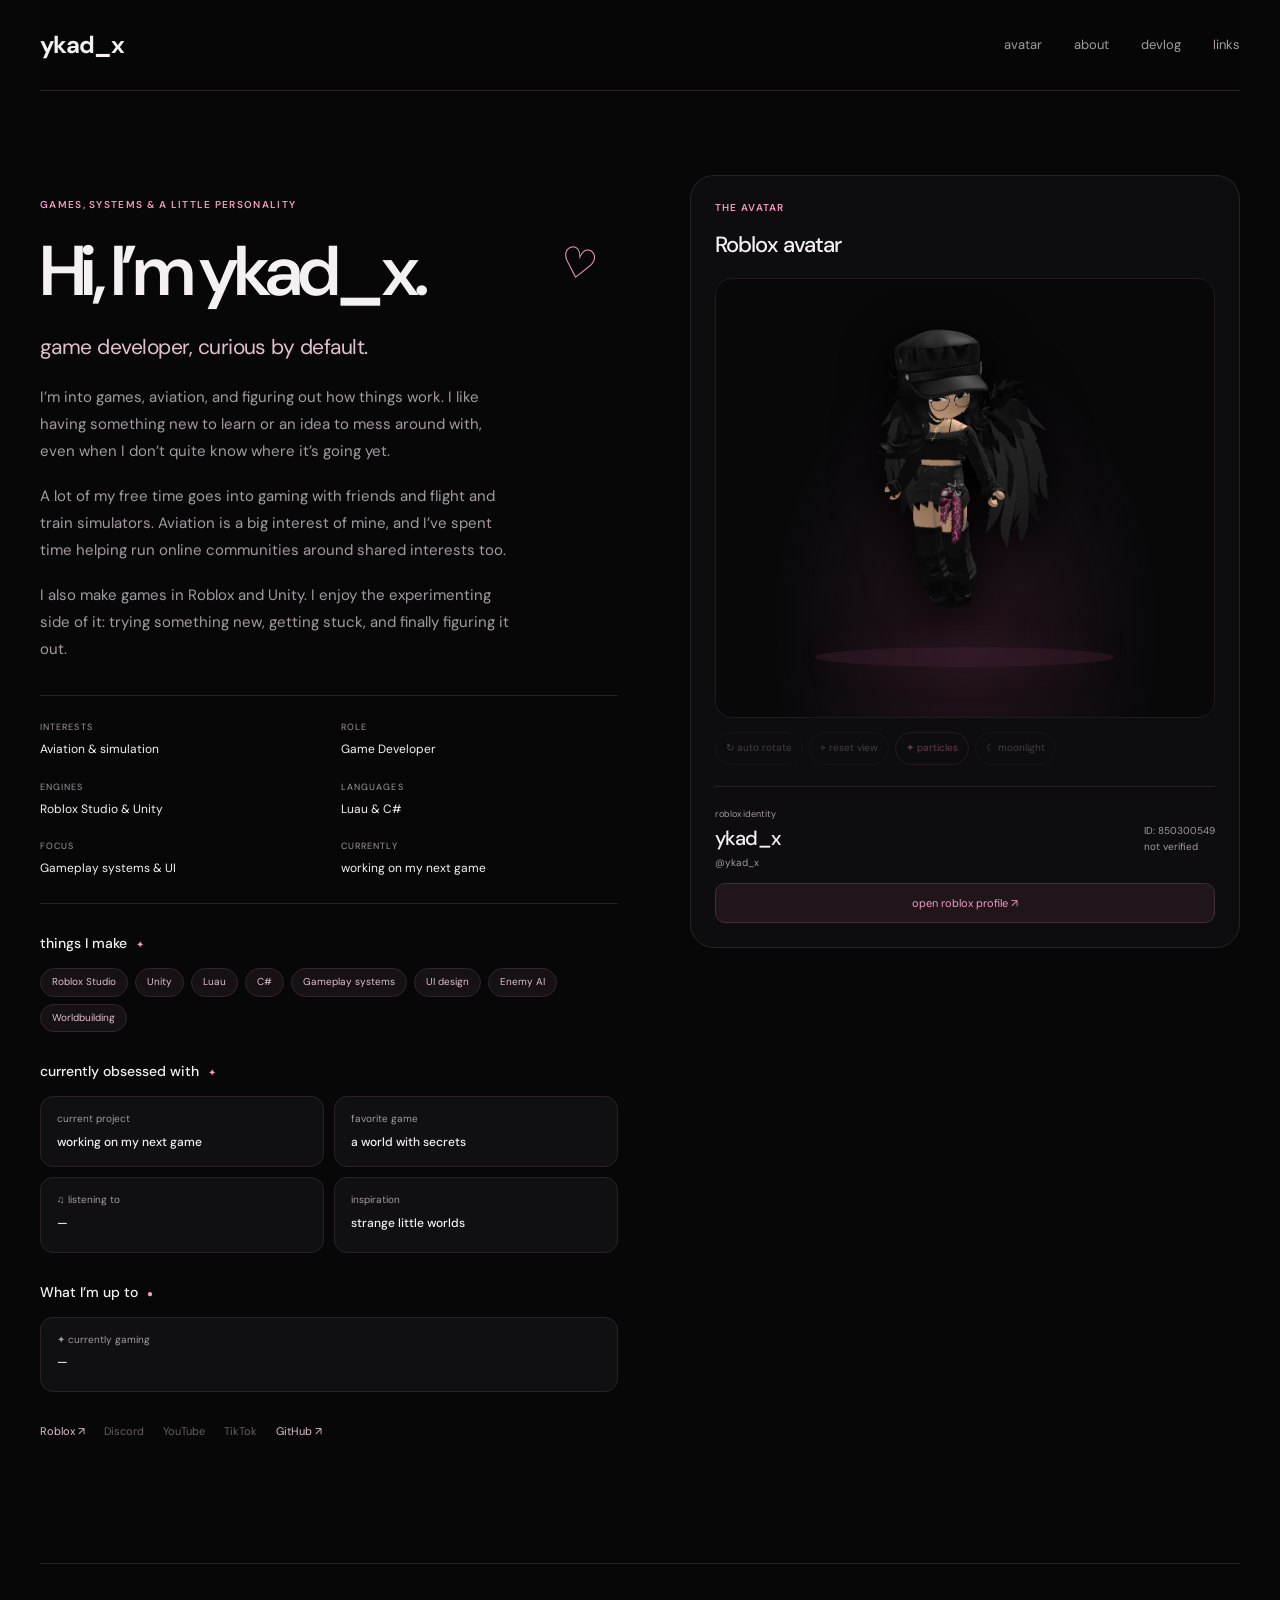
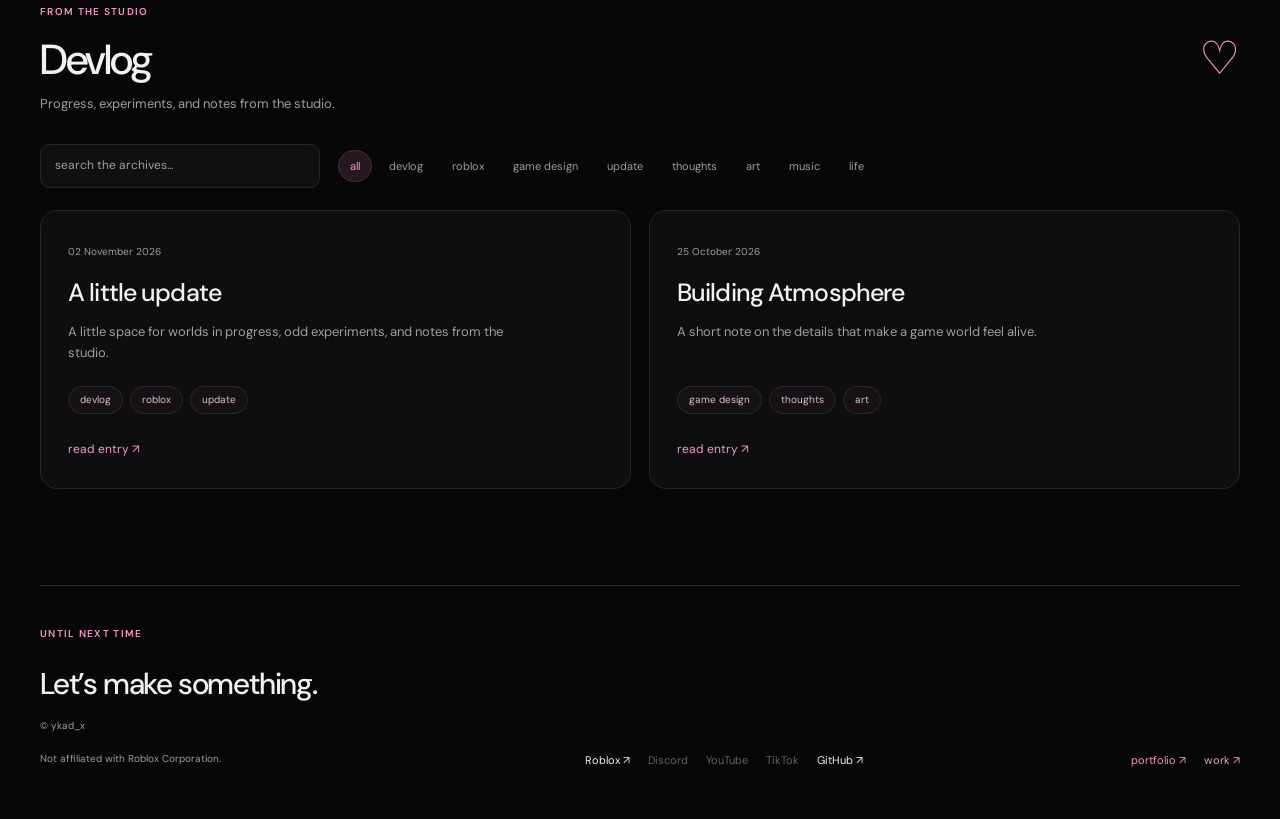
==== commit eace85f8: "a" ====
--- a/index.html
+++ b/index.html
@@ -1,1340 +1,44 @@
 <!doctype html>
 <html lang="en">
 <head>
-    <meta charset="utf-8" />
-    <meta name="viewport" content="width=device-width,initial-scale=1" />
-    <title>ykad_x — portfolio</title>
-    <meta name="description" content="Bo Bolweg (ykad_x) — game developer portfolio. Unity/C# and Roblox/Lua projects including BeloWater, The Creature Within, Hel End Strife and TORTEX." />
-    <meta property="og:title" content="ykad_x — portfolio" />
-    <meta property="og:description" content="Game developer portfolio: Unity/C# and Roblox/Lua projects, gameplay systems and code samples." />
-    <meta property="og:image" content="Images/HSL1.png" />
-    <meta property="og:type" content="website" />
-    <link rel="icon" href="Images/downloads (1).ico" />
-    <link rel="stylesheet" href="CSSS/Style.css" />
-    <style>
-        /* Featured projects strip at top of home */
-        .featured-projects {
-            display: grid;
-            grid-template-columns: repeat(auto-fit, minmax(260px, 1fr));
-            gap: 1rem;
-            margin-bottom: 1.25rem;
-        }
-
-        .featured-project-card {
-            position: relative;
-            border-radius: 14px;
-            overflow: hidden;
-            background: color-mix(in oklab, var(--card-bg, #111), #000 10%);
-            border: 1px solid color-mix(in oklab, var(--card-border, #222), #000 20%);
-            transition: transform .18s ease, box-shadow .18s ease, border-color .18s ease;
-            cursor: pointer;
-            min-height: 160px;
-            display: flex;
-            flex-direction: column;
-        }
-
-        .featured-project-card:hover {
-            transform: translateY(-3px);
-            box-shadow: 0 10px 30px rgba(0,0,0,.35);
-            border-color: color-mix(in oklab, var(--accent-1, #6cf), #fff 15%);
-        }
-
-        .featured-project-card img {
-            width: 100%;
-            height: 140px;
-            object-fit: cover;
-            display: block;
-            filter: saturate(1.05) contrast(1.03);
-        }
-
-        .featured-project-card .meta {
-            padding: .7rem .8rem;
-            display: flex;
-            flex-direction: column;
-            gap: .25rem;
-            background: rgba(0,0,0,.2);
-        }
-
-        .featured-project-card h3 {
-            margin: 0;
-            font-size: 1.05rem;
-            letter-spacing: .2px;
-            color: var(--text, #eee);
-        }
-
-        .featured-project-card p {
-            margin: 0;
-            font-size: .82rem;
-            color: var(--muted, #aaa);
-        }
-
-        /* Consistent spacing between sections on the home page */
-        #profile .card {
-            margin-bottom: 1.5rem;
-        }
-
-        #profile .card:last-child {
-            margin-bottom: 0;
-        }
-
-        /* ===== SLIDESHOW STYLES ===== */
-        .slideshow-container {
-            position: relative;
-            width: 100%;
-            overflow: hidden;
-            border-radius: 12px;
-            background: rgba(0,0,0,0.2);
-        }
-
-        .slideshow-wrapper {
-            display: flex;
-            transition: transform 0.5s ease-in-out;
-            width: 100%;
-        }
-
-        .slideshow-slide {
-            min-width: 100%;
-            position: relative;
-            cursor: pointer;
-            overflow: hidden;
-            display: flex;
-            flex-direction: column;
-            background: rgba(255,255,255,0.02);
-        }
-
-        .slideshow-slide img {
-            width: 100%;
-            height: 400px;
-            object-fit: cover;
-            display: block;
-        }
-
-        .slideshow-info {
-            padding: 1.5rem;
-            background: rgba(255,77,166,0.06);
-            border-top: 1px solid rgba(255,77,166,0.1);
-        }
-
-        .slideshow-info h3 {
-            color: var(--accent-1);
-            font-size: 1.3rem;
-            margin-bottom: 0.5rem;
-        }
-
-        .slideshow-info p {
-            color: var(--muted);
-            font-size: 0.9rem;
-            margin-bottom: 0.5rem;
-        }
-
-        .slideshow-desc {
-            color: var(--muted);
-            font-size: 0.85rem;
-            margin-top: 0.75rem;
-            font-style: italic;
-        }
-
-        /* Slideshow Controls */
-        .slideshow-btn {
-            position: absolute;
-            top: 40%;
-            transform: translateY(-50%);
-            background: rgba(255,77,166,0.2);
-            color: white;
-            border: 1px solid rgba(255,77,166,0.3);
-            padding: 0.75rem 1rem;
-            cursor: pointer;
-            font-size: 1.5rem;
-            border-radius: 8px;
-            transition: all 0.3s;
-            z-index: 10;
-            backdrop-filter: blur(4px);
-        }
-
-        .slideshow-btn:hover {
-            background: rgba(255,77,166,0.4);
-            border-color: rgba(255,77,166,0.6);
-            box-shadow: 0 0 15px rgba(255,77,166,0.3);
-        }
-
-        .slideshow-btn.prev {
-            left: 1rem;
-        }
-
-        .slideshow-btn.next {
-            right: 1rem;
-        }
-
-        /* Slide Indicators */
-        .slideshow-indicators {
-            display: flex;
-            justify-content: center;
-            gap: 0.5rem;
-            padding: 1rem;
-            background: rgba(0,0,0,0.2);
-        }
-
-        .indicator {
-            width: 12px;
-            height: 12px;
-            border-radius: 50%;
-            background: rgba(255,255,255,0.2);
-            cursor: pointer;
-            transition: all 0.3s;
-            border: 1px solid rgba(255,77,166,0.2);
-        }
-
-        .indicator:hover {
-            background: rgba(255,77,166,0.4);
-            border-color: rgba(255,77,166,0.5);
-        }
-
-        .indicator.active {
-            background: var(--accent-1);
-            border-color: var(--accent-1);
-            box-shadow: 0 0 10px rgba(255,77,166,0.5);
-        }
-
-        /* Responsive */
-        @media(max-width: 768px) {
-            .slideshow-slide img {
-                height: 250px;
-            }
-
-            .slideshow-btn {
-                padding: 0.5rem 0.75rem;
-                font-size: 1.2rem;
-            }
-
-            .slideshow-btn.prev {
-                left: 0.5rem;
-            }
-
-            .slideshow-btn.next {
-                right: 0.5rem;
-            }
-        }
-    </style>
+  <meta charset="utf-8">
+  <meta name="viewport" content="width=device-width, initial-scale=1">
+  <meta name="theme-color" content="#0A070C">
+  <meta name="description" content="ykad_x — Roblox developer, game creator, and worldbuilder.">
+  <title>ykad_x</title>
+  <link rel="icon" href="Images/Cat.ico">
+  <link rel="preconnect" href="https://fonts.googleapis.com">
+  <link rel="preconnect" href="https://fonts.gstatic.com" crossorigin>
+  <link href="https://fonts.googleapis.com/css2?family=DM+Sans:wght@400;500;600;700&display=swap" rel="stylesheet">
+  <link rel="stylesheet" href="style.css">
+  <script type="importmap">{"imports":{"three":"https://cdn.jsdelivr.net/npm/three@0.170.0/build/three.module.js","three/addons/":"https://cdn.jsdelivr.net/npm/three@0.170.0/examples/jsm/"}}</script>
+  <script defer src="main.js"></script>
 </head>
-<body>
-    <header class="navbar container">
-        <a class="logo" href="#profile" aria-label="Go to profile page"><span class="dot"></span> ykad_x</a>
-        <nav class="nav-links" aria-label="Primary">
-            <a href="#profile">Profile</a>
-            <a href="#projects">Projects</a>
-            
-        </nav>
-        <button class="menu-toggle" aria-label="Toggle menu" onclick="toggleNav()">☰</button>
+<body id="top">
+  <div class="site-grid">
+    <header class="site-header">
+      <a class="brand" href="#top" aria-label="ykad_x, back to top">ykad_x</a>
+      <nav aria-label="Main navigation"><a href="#avatar">avatar</a><a href="#about">about</a><a href="#devlog">devlog</a><a href="#links">links</a></nav>
     </header>
-    
-    <main class="container">
-        <!-- HOME / PROFILE PAGE -->
-        <section id="profile" class="page active">
-
-            <!-- FEATURED PROJECTS (only BeloWater + The Creature Within) -->
-            <div class="card">
-                <h2 style="color:var(--accent-1); margin-bottom:.5rem">Featured projects</h2>
-                <p style="color:var(--muted); margin-bottom:1rem">
-                    Best Projects: The Creature Within and Hel End Strife.
-                </p>
-
-                <div class="featured-projects">
-                    <!-- The Creature Within -->
-                    <div class="featured-project-card The-Creature-Within" onclick="showPage('TheCreatureWithin')" role="button">
-                        <img src="Images/TheCreatureWithin Banner.jpg" alt="TheCreatureWithin" />
-                        <div class="meta">
-                            <h3>The Creature Within</h3>
-                            <p>Unity · 10 weeks</p>
-                        </div>
-                    </div>
-
-                    <!-- Hel End Strife -->
-                    <div class="featured-project-card creature" onclick="showPage('helend')" role="button">
-                        <img src="Images/HSL1.png" alt="Hel End Strife" />
-                        <div class="meta">
-                            <h3>Hel End Strife</h3>
-                            <p>Unity · 3rd Place · Team Project</p>
-                        </div>
-                    </div>
-                </div>
-            </div>
-
-            <!-- PROFILE / ABOUT ME -->
-            <div class="hero card">
-                <div>
-                    <h1>Bo Bolweg ♡</h1>
-                    <p>I am a student at Media College Amsterdam and a game developer from the Netherlands. I make games, gameplay systems, and slight changes in how people play the games in Unity and Roblox, with a focus on gameplay, UI and programming.</p>
-                    <p style="color:var(--muted)">Outside of development, I enjoy aviation, flight simulation, train Simulators, gaming with friends, and spending time with my two goofy English Cocker Spaniels. I also have experience managing online aviation and military communities and working with teams.</p>
-
-                    <div style="margin-top:1rem;display:flex;gap:.5rem;align-items:center">
-                        <button class="primary-btn" onclick="showPage('projects')">View all projects</button>
-                        <p style="color:var(--muted);margin:0">CV is Included in the application</p>
-                    </div>
-                </div>
-
-                <div class="profile-image">
-                    <!-- <img src="Images/IMG_1133.png" alt="Profile image of Bo" /> -->
-                </div>
-            </div>
-
-            <div class="card">
-                <h2 style="color:var(--accent-1)">Experience</h2>
-                <ul style="color:var(--muted);margin-left:1rem;line-height:1.8">
-                    <li>4 years — Roblox Studio (Lua & UI design)</li>
-                    <li>2 years — Unity (C#)</li>
-                    <li>Beginner — Python</li>
-                    <li>Comfortable working solo and in teams</li>
-                </ul>
-            </div>
-
-            <!-- PROJECTS SLIDESHOW -->
-            <div class="card">
-                <h2 style="color:var(--accent-1); margin-bottom:.5rem">My Projects</h2>
-                <p style="color:var(--muted); margin-bottom:1rem">Click any project to view details</p>
-
-                <div class="slideshow-container">
-                    <div class="slideshow-wrapper" id="slideshow">
-                        <div class="slideshow-slide proud-slide" onclick="showPage('belowater')" role="button">
-                            <span class="proud-badge">NIEUWEST PROJECT</span>
-                            <img src="Images/BeloWaterBanner.jpg" alt="BeloWater" />
-                            <div class="slideshow-info">
-                                <h3>BeloWater</h3>
-                                <p>Unity · UnderWater · 10 weeks</p>
-                                <p class="slideshow-desc">Trying to recreate Subnotica within 10 weeks, and trying to see how far i can get</p>
-                            </div>
-                        </div>
-
-                        <div class="slideshow-slide proud-slide" onclick="showPage('TheCreatureWithin')" role="button">
-                            
-                            <img src="Images/TheCreatureWithin Banner.jpg" alt="TheCreatureWithin" />
-                            <div class="slideshow-info">
-                                <h3>TheCreatureWithin</h3>
-                                <p>Unity · School project · Half a year</p>
-                                <p class="slideshow-desc">My most inpressive Enemy ive ever made</p>
-                            </div>
-                        </div>
-
-                        <div class="slideshow-slide" onclick="showPage('reclean')" role="button">
-                            <img src="Images/493507649-ad7ff910-1d34-4edd-aec2-e391a233c618.gif" alt="RE:CLEAN" />
-                            <div class="slideshow-info">
-                                <h3>☢ RE:CLEAN</h3>
-                                <p>Unity · Multiplayer · UI/UX · Friends Project</p>
-                                <p class="slideshow-desc">A multiplayer project inspired by R.E.P.O</p>
-                            </div>
-                        </div>
-
-                        <div class="slideshow-slide" onclick="showPage('arc82')" role="button">
-                            <img src="Images/scp-logo-unscreen.gif" alt="ARC - 82" />
-                            <div class="slideshow-info">
-                                <h3>ARC - 82</h3>
-                                <p>Roblox · Lua · UI/UX · Group Project · Cancelled Project</p>
-                                <p class="slideshow-desc">A roblox SCP type game that was worked on, but afther some time funds ran out and the project was cancelled.</p>
-                            </div>
-                        </div>
-
-                        <div class="slideshow-slide" onclick="showPage('thehunt')" role="button">
-                            <img src="Images/THEHUNTGIF.gif" alt="The Hunt" />
-                            <div class="slideshow-info">
-                                <h3>The Hunt</h3>
-                                <p>Roblox · Released · UI/UX · Art · Lua</p>
-                                <p class="slideshow-desc">Created at age 13, One of my first actual completed games, Having a Horror inviorment</p>
-                            </div>
-                        </div>
-
-                        <div class="slideshow-slide proud-slide" onclick="showPage('tortex')" role="button">
-                            <span class="proud-badge">Special place to me</span>
-                            <img src="Images/OPERATIONSTORM.png" alt="TORTEX" />
-                            <div class="slideshow-info">
-                                <h3>TORTEX</h3>
-                                <p>Unity · Personal project · Tornado systems</p>
-                                <p class="slideshow-desc">I tried to Recreate an actual simulated tornado, i ended up learning alot more from this then i expected todo</p>
-                            </div>
-                        </div>
-
-                        <div class="slideshow-slide" onclick="showPage('tds')" role="button">
-                            <img src="Images/TDS.png" alt="Tower Defence Simulator" />
-                            <div class="slideshow-info">
-                                <h3>Tower Defence Simulator</h3>
-                                <p>Unity · C# · Solo school project · 10 weeks</p>
-                                <p class="slideshow-desc">The heaviest graphics I’ve ever worked with for a school project.</p>
-                            </div>
-                        </div>
-
-                        <div class="slideshow-slide proud-slide" onclick="showPage('helend')" role="button">
-                            <span class="proud-badge">3RD Place</span>
-                            <img src="Images/HSL1.png" alt="Hel End Strife" />
-                            <div class="slideshow-info">
-                                <h3>Hel End Strife</h3>
-                                <p>Unity · Team project · Gameplay scripting · 10 weeks · 3rd Place</p>
-                                <p class="slideshow-desc">3rd place in the school’s game development competition.</p>
-                            </div>
-                        </div>
-                    </div>
-
-                    <!-- Slideshow Controls -->
-                    <button class="slideshow-btn prev" onclick="prevSlide()" aria-label="Previous project">❮</button>
-                    <button class="slideshow-btn next" onclick="nextSlide()" aria-label="Next project">❯</button>
-
-                    <!-- Slide indicators -->
-                    <div class="slideshow-indicators" id="indicators"></div>
-                </div>
-            </div>
-
-            <section id="contact" class="card contact-card">
-                <h3 style="color:var(--accent-1)">Contact</h3>
-                <p style="color:var(--muted)">Email: <a href="mailto:bo.bolweg@gmail.com">bo.bolweg@gmail.com</a></p>
-                <p style="color:var(--muted)">GitHub: <a href="https://github.com/Ykada" target="_blank" rel="noopener">github.com/Ykada</a></p>
-                <p style="color:var(--muted)">Discord: ykada_ • Instagram: ykad_x • Roblox: ykad_x</p>
-                <div class="icon-row" style="margin-top:.5rem">
-                    <img src="Images/image-removebg-preview.png" alt="Roblox logo" />
-                    <img src="Images/Instalogo.png" alt="Instagram logo" />
-                    <img src="Images/Discordlogo.png" alt="Discord logo" />
-                </div>
-            </section>
-        </section>
-
-                <!-- PROJECTS LIST -->
-        <section id="projects" class="page">
-            <div class="card">
-                <h2 style="color:var(--accent-1)">Projects</h2>
-                <p style="color:var(--muted)">A selection of games I’ve worked on in Roblox Studio and Unity, focusing on scripting, game design, and UI.</p>
-
-                <div class="project-grid">
-                    <div class="project-card project-theme-card theme-belowater proud-card" onclick="showPage('belowater')" role="button">
-                        <span class="proud-badge">Nieuwest Project</span>
-                        <img src="Images/BeloWaterBanner.jpg" alt="BeloWater" />
-                        <div class="meta">
-                            <h3>BeloWater</h3>
-                            <p>Unity · AI project · 10 weeks</p>
-                        </div>
-                    </div>
-
-                    <div class="project-card project-theme-card theme-creature proud-card" onclick="showPage('TheCreatureWithin')" role="button">
-                        <img src="Images/TheCreatureWithin Banner.jpg" alt="The Creature Within" />
-                        <div class="meta">
-                            <h3>The Creature Within</h3>
-                            <p>Unity · In Development · School project</p>
-                        </div>
-                    </div>
-
-                    <div class="project-card project-theme-card theme-helend proud-card" onclick="showPage('helend')" role="button">
-                        <span class="proud-badge">3rd Place in a competition</span>
-                        <img src="Images/HSL1.png" alt="Hel End Strife" />
-                        <div class="meta">
-                            <h3>Hel End Strife</h3>
-                            <p>Unity · Team project · Gameplay scripting</p>
-                        </div>
-                    </div>
-
-                    <div class="project-card project-theme-card theme-tds" onclick="showPage('tds')" role="button">
-                        <img src="Images/TDS.png" alt="Tower Defence Simulator" />
-                        <div class="meta">
-                            <h3>Tower Defence Simulator</h3>
-                            <p>Unity · C# · Solo school project</p>
-                        </div>
-                    </div>
-
-                    <div class="project-card project-theme-card theme-tortex proud-card" onclick="showPage('tortex')" role="button">
-                        <span class="proud-badge">★ Special place to me</span>
-                        <img src="Images/OPERATIONSTORM.png" alt="TORTEX" />
-                        <div class="meta">
-                            <h3>TORTEX</h3>
-                            <p>Unity · Personal project · Tornado systems</p>
-                        </div>
-                    </div>
-
-                    <div class="project-card project-theme-card theme-thehunt" onclick="showPage('thehunt')" role="button">
-                        <img src="Images/THEHUNTGIF.gif" alt="The Hunt" />
-                        <div class="meta">
-                            <h3>The Hunt</h3>
-                            <p>Roblox · Released · UI/UX · Art · Lua · Made at Age 13</p>
-                        </div>
-                    </div>
-
-                    <div class="project-card project-theme-card theme-arc82" onclick="showPage('arc82')" role="button">
-                        <img src="Images/scp-logo-unscreen.gif" alt="ARC - 82" />
-                        <div class="meta">
-                            <h3>ARC - 82</h3>
-                            <p>Roblox · Lua · UI/UX · Group Project</p>
-                        </div>
-                    </div>
-
-                    <div class="project-card project-theme-card theme-reclean" onclick="showPage('reclean')" role="button">
-                        <img src="Images/493507649-ad7ff910-1d34-4edd-aec2-e391a233c618.gif" alt="RE:CLEAN" />
-                        <div class="meta">
-                            <h3>☢ RE:CLEAN</h3>
-                            <p>Unity · In Development · UI/UX · Multiplayer</p>
-                        </div>
-                    </div>
-
-                </div>
-            </div>
-
-        </section>
-        </section>
-
-        <!-- PROJECT DETAILS: RECLEAN -->
-                <section id="reclean" class="page project-detail project-theme theme-reclean">
-            <div class="card project-page-card">
-                <div class="project-hero">
-                    <img src="Images/RECLEAN1.png" alt="RE:CLEAN interface concept" />
-                    <div class="project-hero-copy">
-                        <span class="project-eyebrow">Unity</span>
-                        <h2>☢ RE:CLEAN</h2>
-                        <p>A multiplayer project inspired by R.E.P.O.</p>
-                    </div>
-                </div>
-
-                <div class="project-content">
-                    <div class="project-intro">
-                        <span class="project-eyebrow">Overview</span>
-                        <h3>Settings that actually Save</h3>
-                        <p style="color:var(--muted)">A multiplayer project inspired by R.E.P.O. I focused on UI and on a settings system that saves the player’s choices between sessions. I also tried to make a functioning voice chat system, and it worked to some degree, so I learned a lot from it. We never ended up using it, but I did learn how to use microphones in multiplayer.</p>
-                        <p>ㅤ</p>
-                        <p style="color:var(--muted)">My Contributions.</p>
-                        <p style="color:var(--muted)">Creating the settings system and implementing the voice chat functionality.</p>
-                    </div>
-
-                    <div class="project-feature-grid">
-                        <figure class="project-feature">
-                            <img src="Images/RECLEAN2.png" alt="RE:CLEAN UI design" class="zoomable" tabindex="0" role="button" aria-label="Enlarge image: UI Design" data-caption="UI Design — Worked on interface concepts and layout design." loading="lazy" />
-                            <figcaption><h4>UI Design</h4><p>Worked on interface concepts and layout design.</p></figcaption>
-                        </figure>
-                    </div>
-                    <section class="project-scripts" aria-labelledby="reclean-scripts-title">
-                        <h3 id="reclean-scripts-title" style="color:var(--accent-1)">Code Snippet</h3>
-                        <p style="color:var(--muted)">Settings persistence, written in C#.</p>
-                        <div class="snippet-grid">
-                        <figure class="snippet-card" tabindex="0" role="button" aria-label="Enlarge code snippet: Settings save manager" data-title="Settings save manager" data-file="SettingsSaveManager.cs" data-desc="Saves and loads the player’s settings. Never had i coded with Online multiplayer before, so this was a bit of a challenge, but i thought this was going to involve alot of networking, but it ended up all being client sided, so i learned networking while i didnt even have to, so that is a plus.">
-                            <img src="Images/CodeSnippets/Reclean-SettingsSaveManager.png" alt="Code snippet: Settings save manager" loading="lazy" />
-                            <figcaption>Settings save manager <span>SettingsSaveManager.cs</span></figcaption>
-                        </figure>
-                        </div>
-                    </section>
-
-                    <div class="project-pill-row" aria-label="Project details">
-                        <span>Unity</span>
-                        <span>C#</span>
-                        <span>Multiplayer</span>
-                        <span>On hold</span>
-                    </div>
-                </div>
-
-                    <div class="project-actions">
-                        <button class="primary-btn" onclick="showPage('projects')">Back to Projects</button>
-                    </div>
-            </div>
-        </section>
-
-        <!-- PROJECT DETAILS: ARC-82 -->
-                <section id="arc82" class="page project-detail project-theme theme-arc82">
-            <div class="card project-page-card">
-                <div class="project-hero">
-                    <img src="Images/493531442-61c5a022-32b8-4cd8-9e0c-8de7509e1529.png" alt="ARC - 82 facility" />
-                    <div class="project-hero-copy">
-                        <span class="project-eyebrow">Roblox</span>
-                        <h2>ARC - 82</h2>
-                        <p>Secure, Contain, Protect</p>
-                    </div>
-                </div>
-
-                <div class="project-content">
-                    <div class="project-intro">
-                        <span class="project-eyebrow">Overview</span>
-                        <h3>Interactive systems for the facility</h3>
-                        <p style="color:var(--muted)">A group project for roblox where we tried to make a SCP game inspired by others on roblox, we worked on this for around a year, and it was fun working with others, this was my first actual big project, so working together with others over the enternet with people i never talked to before in my entire life was something nieuw for me </p>
-                        <p>ㅤ</p>
-                        <p style="color:var(--muted)">My Contributions.</p>
-                        <p style="color:var(--muted)">I created the UI for the project and connected it to the different systems that needed it. This included menus, interactive buttons, facility interfaces, and other UI elements used by the players.</p>
-                    </div>
-
-                    <div class="project-feature-grid">
-                        <figure class="project-feature">
-                            <img src="Images/ROBLXUI1.png" alt="ARC-82 UI work" class="zoomable" tabindex="0" role="button" aria-label="Enlarge image: UI Systems" data-caption="UI Systems — Created advanced interactive UI systems controlling the facility." loading="lazy" />
-                            <figcaption><h4>UI Systems</h4><p>Created advanced interactive UI systems controlling the facility.</p></figcaption>
-                        </figure>
-                    </div>
-                    <div class="project-gallery" aria-label="More screenshots">
-                        <img src="Images/ARC-82UIV1.png" alt="ARC-82 UI, second version" class="zoomable" tabindex="0" role="button" aria-label="Enlarge image: ARC-82 UI, second version" data-caption="ARC-82 UI, second version" loading="lazy" />
-                    </div>
-                    <section class="project-scripts" aria-labelledby="arc82-scripts-title">
-                        <h3 id="arc82-scripts-title" style="color:var(--accent-1)">Code Snippets (Lua)</h3>
-                        <p style="color:var(--muted)">A few of the scripts behind the facility.</p>
-                        <div class="snippet-grid">
-                        <figure class="snippet-card" tabindex="0" role="button" aria-label="Enlarge code snippet: Camera switching" data-title="Camera switching" data-file="CameraSwitching.lua" data-desc="This lets the player swap cameras, at the time of making this script i never worked with these kinds of uis + actual camera switching that is based on rank requirment, so it took me a while to figure out how to do this, but i managed todo it so i am kinda proud of it.">
-                            <img src="Images/CodeSnippets/Arc82-CameraSwitching.png" alt="Code snippet: Camera switching" loading="lazy" />
-                            <figcaption>Camera switching <span>CameraSwitching.lua</span></figcaption>
-                        </figure>
-                        <figure class="snippet-card" tabindex="0" role="button" aria-label="Enlarge code snippet: Icon spinner" data-title="Icon spinner" data-file="IconSpinner.lua" data-desc="Animates a UI icon with two looping TweenService animations.  Took a bit of time, but this was the easyest of the two scripts to make, as i had a bit of experience with TweenService before.">
-                            <img src="Images/CodeSnippets/Arc82-IconSpinner.png" alt="Code snippet: Icon spinner" loading="lazy" />
-                            <figcaption>Icon spinner <span>IconSpinner.lua</span></figcaption>
-                        </figure>
-                        <figure class="snippet-card" tabindex="0" role="button" aria-label="Enlarge code snippet: Own avatar dummy" data-title="Own avatar dummy" data-file="AvatarDummy.lua" data-desc="Copies a player’s real avatar appearance onto an in-world dummy NPC using GetHumanoidDescriptionFromUserId, I have used this before so it wasnt that dificult to make, the person that requisted this for the game really wanted this to make the game feel more alive, and i did my best to delive that, and my client really liked it.">
-                            <img src="Images/CodeSnippets/Arc82-AvatarDummy.png" alt="Code snippet: Own avatar dummy" loading="lazy" />
-                            <figcaption>Own avatar dummy <span>AvatarDummy.lua</span></figcaption>
-                        </figure>
-                        </div>
-                    </section>
-
-                    <div class="project-pill-row" aria-label="Project details">
-                        <span>Roblox</span>
-                        <span>Lua</span>
-                        <span>Group project</span>
-                        <span>UI & systems</span>
-                    </div>
-                </div>
-
-                    <div class="project-actions">
-                        <button class="primary-btn" onclick="showPage('projects')">Back to Projects</button>
-                    </div>
-            </div>
-        </section>
-
-        <!-- PROJECT DETAILS: HEL END STRIFE -->
-                <section id="helend" class="page project-detail project-theme theme-helend">
-            <div class="card project-page-card">
-                <div class="project-hero">
-                    <img src="Images/HSL1.png" alt="Hel End Strife gameplay" />
-                    <div class="project-hero-copy">
-                        <span class="project-eyebrow">10-week team project · 3rd place in school competition</span>
-                        <h2>Hel End Strife</h2>
-                        <p>A Unity school project made with 3 developers and 7 artists.</p>
-                    </div>
-                </div>
-
-                <div class="project-content">
-                    <div class="project-intro">
-                        <span class="project-eyebrow">Overview</span>
-                        <h3>Achievements & what I learned</h3>
-                        <p style="color:var(--muted)">Parts of the project that I was involved in and made: I was responsible for creating the gameplay systems and implementing the saving functionality. We made this with a small team and ended up getting 3rd in the competition we had, which I’m really proud of. During playtesting, we had to use five different laptops to give everyone time to play the game, as there was a queue of around eight people waiting to try it. Me and the rest of the developers and artists are really proud of this.</p>
-                        <p>ㅤ</p>
-                        <p style="color:var(--muted)">My Contributions.</p>
-                        <p style="color:var(--muted)">Created Saving and Loading systems for the game.</p>
-                        <p style="color:var(--muted)">Created the Progression system for the game.</p>
-                        <p style="color:var(--muted)">Created Enemy AI and made them compatible with the game's mechanics.</p>
-                    </div>
-
-                    <div class="project-feature-grid">
-                        <figure class="project-feature">
-                            <img src="Images/HSL2.png" alt="Hel End Strife saving systems" class="zoomable" tabindex="0" role="button" aria-label="Enlarge image: Team Collaboration" data-caption="Team Collaboration — Worked on saving systems that save your current progress." loading="lazy" />
-                            <figcaption><h4>Team Collaboration</h4><p>Worked on saving systems that save your current progress.</p></figcaption>
-                        </figure>
-                        <figure class="project-feature">
-                            <img src="Images/HSL3.png" alt="Hel End Strife gameplay" class="zoomable" tabindex="0" role="button" aria-label="Enlarge image: Gameplay Systems" data-caption="Gameplay Systems — Enemy spawning, XP and dropped-object data all built to survive a save/load cycle." loading="lazy" />
-                            <figcaption><h4>Gameplay Systems</h4><p>Enemy spawning, XP and dropped-object data all built to survive a save/load cycle.</p></figcaption>
-                        </figure>
-                    </div>
-                    <div class="project-gallery" aria-label="More screenshots">
-                        <img src="Images/HSL4.png" alt="Hel End Strife, extra screenshot" class="zoomable" tabindex="0" role="button" aria-label="Enlarge image: Hel End Strife, extra screenshot" data-caption="Hel End Strife, extra screenshot" loading="lazy" />
-                    </div>
-                    <section class="project-scripts" aria-labelledby="helend-scripts-title">
-                        <h3 id="helend-scripts-title" style="color:var(--accent-1)">Gameplay systems I made for this project</h3>
-                        <p style="color:var(--muted)">The saving, spawning and progression scripts behind the game.</p>
-                        <div class="snippet-grid">
-                        <figure class="snippet-card" tabindex="0" role="button" aria-label="Enlarge code snippet: Enemy location saving" data-title="Enemy location saving" data-file="EnemyLocationSaving.cs" data-desc="It took me a long time to get this working correctly, and I learned a lot from making these systems. I’d never worked with this type of system before, so it was interesting to learn this stuff.">
-                            <img src="Images/EnemyLocationSavingHNS.png" alt="Code snippet: Enemy location saving" loading="lazy" />
-                            <figcaption>Enemy location saving <span>EnemyLocationSaving.cs</span></figcaption>
-                        </figure>
-                        <figure class="snippet-card" tabindex="0" role="button" aria-label="Enlarge code snippet: Enemy location loading" data-title="Enemy location loading" data-file="EnemyLocationSaving.cs" data-desc="Loading data was one of the hardest things I’ve done in this project. I thought saving the data would be the hardest, but apparently it’s child’s play compared to getting specific enemies to load in the correct spots. It took me a full three weeks to figure out how to correctly load enemies in the right places, so I learned a lot during this.">
-                            <img src="Images/EnemyLocationLoadingHNS.png" alt="Code snippet: Enemy location loading" loading="lazy" />
-                            <figcaption>Enemy location loading <span>EnemyLocationSaving.cs</span></figcaption>
-                        </figure>
-                        <figure class="snippet-card" tabindex="0" role="button" aria-label="Enlarge code snippet: Enemy spawner" data-title="Enemy spawner" data-file="Spawner.cs" data-desc="One of the scripts I made at the beginning of the project. I tried to make it a spawner that I could just assign spawn points to, so I did that using transforms from empty GameObjects. But it took me a lot longer than I expected. I didn’t have the skills needed to make these things at the time, and it was my first time actually making a proper project with a small group.">
-                            <img src="Images/EnemySpawningHNS.png" alt="Code snippet: Enemy spawner" loading="lazy" />
-                            <figcaption>Enemy spawner <span>Spawner.cs</span></figcaption>
-                        </figure>
-                        <figure class="snippet-card" tabindex="0" role="button" aria-label="Enlarge code snippet: Player data manager" data-title="Player data manager" data-file="GameDataManager.cs" data-desc="A script I made alongside the other saving scripts. I didn’t know at the time how to combine all the saving into one script, so I used this one for the player’s transform and where it should spawn. It took me a while to figure out how to actually assign a transform to a player without it bugging, but I asked a friend how to do it and learned a lot from him. It ended up fixing the issue, so I’m really proud of this.">
-                            <img src="Images/GameDataMAnagerHNS.png" alt="Code snippet: Player data manager" loading="lazy" />
-                            <figcaption>Player data manager <span>GameDataManager.cs</span></figcaption>
-                        </figure>
-                        <figure class="snippet-card" tabindex="0" role="button" aria-label="Enlarge code snippet: Experience system" data-title="Experience system" data-file="XPSCRIPT.cs" data-desc="I made this script to support our progression system in the game. We wanted players to be able to get really high scores, kind of like a high score system, so we used levels and made them save as well. The saving was the big problem, but like with the others, I figured out how to make it work. Now I know how to make saving systems really well. Making the XP for the player was fun as well, and if I get a project to do it again, I will!">
-                            <img src="Images/XPSystemCodeSnipitHNS.png" alt="Code snippet: Experience system" loading="lazy" />
-                            <figcaption>Experience system <span>XPSCRIPT.cs</span></figcaption>
-                        </figure>
-                        </div>
-                    </section>
-
-                    <div class="project-video">
-                        <h4>Gameplay footage</h4>
-                        <video src="Images/HELLANDSTRIFEGAMEPLAY.mp4" controls muted playsinline preload="metadata"></video>
-                    </div>
-
-                    <div class="project-pill-row" aria-label="Project details">
-                        <span>Unity</span>
-                        <span>C#</span>
-                        <span>3 devs + 7 artists</span>
-                        <span>10 weeks</span>
-                        <span>3rd place</span>
-                    </div>
-                </div>
-
-                    <div class="project-actions">
-                        <p class="project-note">The GitHub repository is shared with the whole team, so it contains everyone’s work. You can check the commit history to see what I made and which parts I worked on.</p>
-                        <button class="primary-btn" onclick="window.location.href='https://github.com/ghostbusterbob/GA-GD-Project/tree/Ykada_';">Link to Github</button>
-                        <button class="primary-btn" onclick="showPage('projects')">Back to Projects</button>
-                    </div>
-            </div>
-        </section>
-
-        <!-- PROJECT DETAILS: TDS -->
-                <section id="tds" class="page project-detail project-theme theme-tds">
-            <div class="card project-page-card">
-                <div class="project-hero">
-                    <img src="Images/TDS.png" alt="Tower Defence Simulator" />
-                    <div class="project-hero-copy">
-                        <span class="project-eyebrow">Unity</span>
-                        <h2>Tower Defence Simulator</h2>
-                        <p>A solo Unity school project built in 10 weeks</p>
-                    </div>
-                </div>
-
-                <div class="project-content">
-                    <div class="project-intro">
-                        <span class="project-eyebrow">Overview</span>
-                        <h3>Programming and game design, solo</h3>
-                        <p style="color:var(--muted)">a fun school project, where i actualy learned alot of nieuw things in, making funny towers, scripting the placement and shooting of it, all where really fun to learn and to make, and working with very high graphics and trying to make it atleast run a bit well was a bit of a challange, but i learned alot from it for future projects</p>
-                        <p>ㅤ</p>
-                        <p style="color:var(--muted)">My Contributions.</p>
-                        <p style="color:var(--muted)">Created Placement system for the towers in the game.</p>
-                        <p style="color:var(--muted)">Created Levels and difficulty progression.</p>
-                        <p style="color:var(--muted)">Created UI elements and connected them to the game's systems.</p>
-                    </div>
-
-                    <div class="project-feature-grid">
-                        <figure class="project-feature">
-                            <img src="Images/TGB3.png" alt="Tower Defence Simulator programming" class="zoomable" tabindex="0" role="button" aria-label="Enlarge image: Programming" data-caption="Programming — All scripts and mechanics coded in C#." loading="lazy" />
-                            <figcaption><h4>Programming</h4><p>All scripts and mechanics coded in C#.</p></figcaption>
-                        </figure>
-                        <figure class="project-feature">
-                            <img src="Images/TDSEnemyswalking.gif" alt="Tower Defence Simulator enemies walking" class="zoomable" tabindex="0" role="button" aria-label="Enlarge image: Game Design" data-caption="Game Design — Progression, balancing, and core loop design." loading="lazy" />
-                            <figcaption><h4>Game Design</h4><p>Progression, balancing, and core loop design.</p></figcaption>
-                        </figure>
-                    </div>
-                    <div class="project-gallery" aria-label="More screenshots">
-                        <img src="Images/TGB2.png" alt="TDS screenshot" class="zoomable" tabindex="0" role="button" aria-label="Enlarge image: TDS screenshot" data-caption="TDS screenshot" loading="lazy" />
-                        <img src="Images/TGB4.png" alt="TDS screenshot" class="zoomable" tabindex="0" role="button" aria-label="Enlarge image: TDS screenshot" data-caption="TDS screenshot" loading="lazy" />
-                        <img src="Images/TGB5.png" alt="TDS screenshot" class="zoomable" tabindex="0" role="button" aria-label="Enlarge image: TDS screenshot" data-caption="TDS screenshot" loading="lazy" />
-                    </div>
-                    <section class="project-scripts" aria-labelledby="tds-scripts-title">
-                        <h3 id="tds-scripts-title" style="color:var(--accent-1)">Code Snippet (C#)</h3>
-                        <p style="color:var(--muted)">The core tower placement system.</p>
-                        <div class="snippet-grid">
-                        <figure class="snippet-card" tabindex="0" role="button" aria-label="Enlarge code snippet: Tower placing" data-title="Tower placing" data-file="TowerSpawner.cs" data-desc="This took quite a while to make, as i had never worked with this before in unity, and i had to figure out how to make it work, but i managed to get it working, and i am proud of this.">
-                            <img src="Images/CodeSnippets/Tds-TowerPlacing.png" alt="Code snippet: Tower placing" loading="lazy" />
-                            <figcaption>Tower placing <span>TowerSpawner.cs</span></figcaption>
-                        </figure>
-                        </div>
-                    </section>
-
-                    <div class="project-pill-row" aria-label="Project details">
-                        <span>Unity</span>
-                        <span>C#</span>
-                        <span>Solo project</span>
-                        <span>10 weeks</span>
-                    </div>
-                </div>
-
-                    <div class="project-actions">
-                        <button class="primary-btn" onclick="window.location.href='https://github.com/Ykada/TowerDefencegame';">Link to Github</button>
-                        <button class="primary-btn" onclick="showPage('projects')">Back to Projects</button>
-                    </div>
-            </div>
-        </section>
-
-        <!-- PROJECT DETAILS: TORTEX -->
-                <section id="tortex" class="page project-detail project-theme theme-tortex">
-            <div class="card project-page-card">
-                <div class="project-hero">
-                    <img src="Images/OPERATIONSTORM.png" alt="TORTEX tornado gameplay" />
-                    <div class="project-hero-copy">
-                        <span class="project-eyebrow">Unity - Personal</span>
-                        <h2>TORTEX</h2>
-                        <p>Tornado simulator</p>
-                    </div>
-                </div>
-
-                <div class="project-content">
-                    <div class="project-intro">
-                        <span class="project-eyebrow">Overview</span>
-                        <h3>Building a believable tornado</h3>
-                        <p style="color:var(--muted)">My first attempt at creating a realistic tornado in Unity. and it turned out to be alot of fun, i kinda changed of my path of making it fully realistic by making it have values from a random generated number from a range, which made it more fun, because i was able to change all the things i wanted from it, so this was my first personal project in unity that had sucses in what i wanted it to be, i never wanted to finish it, i wanted to try something, and it worked</p>
-                        <p>ㅤ</p>
-                        <p style="color:var(--muted)">My Contributions.</p>
-                        <p style="color:var(--muted)">Created the tornado and weather systems.</p>
-                        <p style="color:var(--muted)">Made Everything compatible with the game's systems.</p>
-                    </div>
-
-                    <div class="project-feature-grid">
-                        <figure class="project-feature">
-                            <img src="Images/TORTEXTORNADO.png" alt="TORTEX tornado core" class="zoomable" tabindex="0" role="button" aria-label="Enlarge image: Core Gameplay" data-caption="Core Gameplay — Creating tornado systems." loading="lazy" />
-                            <figcaption><h4>Core Gameplay</h4><p>Creating tornado systems.</p></figcaption>
-                        </figure>
-                    </div>
-                    <div class="project-gallery" aria-label="More screenshots">
-                        <img src="Images/OPERATIONSTORM2.png" alt="TORTEX, extra screenshot" class="zoomable" tabindex="0" role="button" aria-label="Enlarge image: TORTEX, extra screenshot" data-caption="TORTEX, extra screenshot" loading="lazy" />
-                    </div>
-                    <section class="project-scripts" aria-labelledby="tortex-scripts-title">
-                        <h3 id="tortex-scripts-title" style="color:var(--accent-1)">Tornado Code (C#)</h3>
-                        <p style="color:var(--muted)">Snippets from the tornado and weather systems.</p>
-                        <div class="snippet-grid">
-                        <figure class="snippet-card" tabindex="0" role="button" aria-label="Enlarge code snippet: Tornado startup" data-title="Tornado startup" data-file="TornadoStartupOPS.cs" data-desc="Preloads all the settings for the tornado that get overwritten afther 2 seconds once the main systems catch up. this was the most fun ive had coding a manager, i coded 1 script that had all the information, a sort of inbetween script, it handled all the data in the entire game, so it was really important, so i learned alot by making this system, it was alot of fun.">
-                            <img src="Images/TornadoStartupOPS.png" alt="Code snippet: Tornado startup" loading="lazy" />
-                            <figcaption>Tornado startup <span>TornadoStartupOPS.cs</span></figcaption>
-                        </figure>
-                        <figure class="snippet-card" tabindex="0" role="button" aria-label="Enlarge code snippet: Tornado movement" data-title="Tornado movement" data-file="TornadoMovementOPS.cs" data-desc="This lets the tornado move around the map, it was a bit of a challenge getting this to work with the other system, but i got it working, so thats good, it handles all types of windspeeds, so its defently something.">
-                            <img src="Images/TornadoMovementOPS.png" alt="Code snippet: Tornado movement" loading="lazy" />
-                            <figcaption>Tornado movement <span>TornadoMovementOPS.cs</span></figcaption>
-                        </figure>
-                        <figure class="snippet-card" tabindex="0" role="button" aria-label="Enlarge code snippet: Day/weather system" data-title="Day/weather system" data-file="DayWeatherOPS.cs" data-desc="Actualy a really simple. yet for some reason complicated system getting this to work with everything else, i had to send the time of day, wind, and all other data relevent to this to multiple other scripts, and it never needed to reseave data only send it, so this took the most ammount of time outside of the complete manager.">
-                            <img src="Images/DayWeatherOPS.png" alt="Code snippet: Day/weather system" loading="lazy" />
-                            <figcaption>Day/weather system <span>DayWeatherOPS.cs</span></figcaption>
-                        </figure>
-                        <figure class="snippet-card" tabindex="0" role="button" aria-label="Enlarge code snippet: Day/weather stats setter" data-title="Day/weather stats setter" data-file="DayWeatherStatsSetterOPS.cs" data-desc="Handles all the data in the system, this is just a small screenshot, due to the entire script being very boring and alot of the same stuff, but this is the most inportant script in that entire project, and getting it to work without it being able to be overwritten from other places was a bit of a task.">
-                            <img src="Images/DayWeatherStatsSetterOPS.png" alt="Code snippet: Day/weather stats setter" loading="lazy" />
-                            <figcaption>Day/weather stats setter <span>DayWeatherStatsSetterOPS.cs</span></figcaption>
-                        </figure>
-                        </div>
-                    </section>
-
-                    <div class="project-pill-row" aria-label="Project details">
-                        <span>Unity</span>
-                        <span>C#</span>
-                        <span>Solo project</span>
-                        <span>Personal project</span>
-                    </div>
-                </div>
-
-                    <div class="project-actions">
-                        <button class="primary-btn" onclick="window.location.href='https://github.com/Ykada/OPERATION-STORMCHASE';">Link to Github</button>
-                        <button class="primary-btn" onclick="showPage('projects')">Back to Projects</button>
-                    </div>
-            </div>
-        </section>
-
-        <!-- PROJECT DETAILS: THE HUNT -->
-                <section id="thehunt" class="page project-detail project-theme theme-thehunt">
-            <div class="card project-page-card">
-                <div class="project-hero">
-                    <img src="Images/THEHUNT.png" alt="The Hunt gameplay" />
-                    <div class="project-hero-copy">
-                        <span class="project-eyebrow">Roblox · Made at age 13</span>
-                        <h2>The Hunt</h2>
-                        <p>Roblox project made at age 13 — proud of this work.</p>
-                    </div>
-                </div>
-
-                <div class="project-content">
-                    <div class="project-intro">
-                        <span class="project-eyebrow">Overview</span>
-                        <h3>Designed and built from scratch, at 13</h3>
-                        <p style="color:var(--muted)">The Hunt was a Roblox game I designed and built from scratch when I was 13. I later started working on a sequel to improve the original idea and add new features. Looking back at the project, I am still proud of what I was able to create at that age, so I wanted to include it in my portfolio.This project helped me learn more about creating a complete game by myself, including the gameplay, story, map, UI, and effects.</p>
-                        <p>ㅤ</p>
-                        <p style="color:var(--muted)">My Contributions.</p>
-                        <p style="color:var(--muted)">Created enemy for the game.</p>
-                        <p style="color:var(--muted)">Created the story line for the game.</p>
-                        <p style="color:var(--muted)">Created Buildings and decorations for the game.</p>
-                        <p style="color:var(--muted)">Created the UI for the game.</p>
-                        <p style="color:var(--muted)">Created Fire particals and lighting effects.</p>
-                    </div>
-
-                    <div class="project-feature-grid">
-                        <figure class="project-feature">
-                            <img src="Images/THEHUNT2.png" alt="The Hunt, screenshot 2" class="zoomable" tabindex="0" role="button" aria-label="Enlarge image: Game Creation" data-caption="Game Creation — Designed and built the full game from scratch at age 13." loading="lazy" />
-                            <figcaption><h4>Game Creation</h4><p>Designed and built the full game from scratch at age 13.</p></figcaption>
-                        </figure>
-                        <figure class="project-feature">
-                            <img src="Images/THEHUNT3.png" alt="The Hunt sequel" class="zoomable" tabindex="0" role="button" aria-label="Enlarge image: Sequel Development" data-caption="Sequel Development — Improved on the original concept." loading="lazy" />
-                            <figcaption><h4>Sequel Development</h4><p>Improved on the original concept.</p></figcaption>
-                        </figure>
-                    </div>
-                    <div class="project-gallery" aria-label="More screenshots">
-                        <img src="Images/THEHUNTGIF.gif" alt="The Hunt gameplay gif" class="zoomable" tabindex="0" role="button" aria-label="Enlarge image: The Hunt gameplay gif" data-caption="The Hunt gameplay gif" loading="lazy" />
-                    </div>
-                    <section class="project-scripts" aria-labelledby="thehunt-scripts-title">
-                        <h3 id="thehunt-scripts-title" style="color:var(--accent-1)">Code Snippet (Lua)</h3>
-                        <p style="color:var(--muted)">The enemy AI that chases and attacks the player.</p>
-                        <div class="snippet-grid">
-                        <figure class="snippet-card" tabindex="0" role="button" aria-label="Enlarge code snippet: Enemy AI" data-title="Enemy AI" data-file="EnemyAI.lua" data-desc="For me being still a kid when i made that script, it still holds up, it still works very good, suprisingly, so this still working almost 5 years later is very inpressive. defenetly a script i am proud of, and i think i learned alot from making it at that time, its something that really made me intrested in gamedevelpment. Making all cool stuff, someday i want to remake this game but then on a bigger scale.">
-                            <img src="Images/CodeSnippets/Thehunt-EnemyAI.png" alt="Code snippet: Enemy AI" loading="lazy" />
-                            <figcaption>Enemy AI <span>EnemyAI.lua</span></figcaption>
-                        </figure>
-                        </div>
-                    </section>
-
-                    <div class="project-pill-row" aria-label="Project details">
-                        <span>Roblox</span>
-                        <span>Lua</span>
-                        <span>Solo, age 13</span>
-                        <span>Has a sequel</span>
-                    </div>
-                </div>
-
-                    <div class="project-actions">
-                        <button class="primary-btn" onclick="window.location.href='https://www.roblox.com/games/8833099801/The-Hunt';">Roblox The Hunt 1</button>
-                        <button class="primary-btn" onclick="window.location.href='https://www.roblox.com/games/9478545883/The-Hunt-V2';">Roblox The Hunt 2</button>
-                        <button class="primary-btn" onclick="showPage('projects')">Back to Projects</button>
-                    </div>
-            </div>
-        </section>
-
-        <!-- PROJECT DETAILS: BELOWATER -->
-                <section id="belowater" class="page project-detail project-theme theme-belowater">
-            <div class="card project-page-card">
-                <div class="project-hero">
-                    <img src="Images/BeloWaterBanner.jpg" alt="BeloWater submarine on a tropical ocean" />
-                    <div class="project-hero-copy">
-                        <span class="project-eyebrow">Unity - Personal and School Project</span>
-                        <h2>BeloWater</h2>
-                        <p>An underwater survival</p>
-                    </div>
-                </div>
-
-                <div class="project-content">
-                    <div class="project-intro">
-                        <span class="project-eyebrow">Overview</span>
-                        <h3>Build an underwater world worth exploring</h3>
-                        <p style="color:var(--muted)"></p>I want to completely remake Subnautica in as little time as possible to see how far I can take the project. I want to experiment with different systems, including generating the entire map using a useful tool and using different models to help me develop more quickly. The project is mainly a challenge for myself, so it may change a lot from week to week. Even though it is ambitious, it is still a lot of fun to work on something I really like.</p>
-                    </div>
-
-                    <div class="project-feature-grid">
-                        <figure class="project-feature">
-                            <img src="Images/Realistic BeloWater water.jpg" alt="BeloWater’s realistic water, raft, and shark" class="zoomable" tabindex="0" role="button" aria-label="Enlarge image: Realistic Water" data-caption="Realistic Water — Water visuals, a player raft, and an underwater shark bring the first playable ocean scene to life." loading="lazy" />
-                            <figcaption><h4>Realistic Water</h4><p>Water visuals, a player raft, and an underwater shark bring the first playable ocean scene to life.</p></figcaption>
-                        </figure>
-                        <figure class="project-feature">
-                            <img src="Images/mapgenerationbelowater.jpg" alt="Randomly generated BeloWater terrain map" class="zoomable" tabindex="0" role="button" aria-label="Enlarge image: Map Generation" data-caption="Map Generation — A randomly generated map for each play session and helps make bigger and more interesting maps without me having to manually create them from scratch." loading="lazy" />
-                            <figcaption><h4>Map Generation</h4><p>A randomly generated map is created for each play session, helping make bigger and more interesting maps without me having to manually create them from scratch. This system is currently generating a world roughly one eighth the size of Greater London on each play session.</p></figcaption>
-                        </figure>
-                        </div>
-                        <div class="project-feature">
-                            <figure class="project-feature">
-                            <img src="Images/UnderWaterCoralBeloWater.png" alt="Deep water Coral" class="zoomable" tabindex="0" role="button" aria-label="Enlarge image: Map Generation" data-caption="Buitifull Corals for deep in the world. worth exploring." loading="lazy" />
-                            <figcaption><h4>Underwater Corals</h4><p>Beautiful corals that add life to the deep underwater world.</p></figcaption>
-                        </figure>
-                            </figure>
-                            <figure class="project-feature">
-                            <img src="Images/BeLowFIshInstanciater.png" alt="FIHHH!" class="zoomable" tabindex="0" role="button" aria-label="Enlarge image: Map Generation" data-caption="Makes the game feel more alive with around 10,000 fish spread across a world roughly one-eighth the size of Greater London. And all of this barely costing performance." loading="lazy" />
-                            <figcaption><h4>Animal Instancer. LOTS OF FISH!</h4><p>FISH!! Update: 16/10/2026</p></figcaption>
-                        </figure>
-                            </figure>
-                            <figure class="project-feature">
-                            <img src="Images/MantaRayBeloWater.png" alt="FIHHH!" class="zoomable" tabindex="0" role="button" aria-label="Enlarge image: Map Generation" data-caption="A manta ray swimming gracefully in the blue ocean." loading="lazy" />
-                            <figcaption><h4>Animal Instancer. LOTS OF FISH!</h4><p>FISH!! Update: 16/10/2026</p></figcaption>
-                        </figure>
-                    </div>
-
-                    <div class="project-video">
-                        <h4>Gameplay footage</h4>
-                        <video src="Images/BelowWaterShowcase.mp4" controls muted playsinline preload="metadata"></video>
-                        <p style="color:var(--muted)">For Showcase purposes. Oxygen tanks and speed have been adjusted for demonstration.</p>
-                    </div>
-                    <div class="project-pill-row" aria-label="Project details">
-                        <span>Unity</span>
-                        <span>C#</span>
-                        <span>10 weeks</span>
-                        <span>Underwater survival</span>
-                    </div>
-                </div>
-
-                    <div class="project-actions">
-                        <button class="primary-btn" onclick="showPage('projects')">Back to Projects</button>
-                    </div>
-            </div>
-        </section>
-
-        <!-- PROJECT DETAILS: THECREATUREWITHIN -->
-                <section id="TheCreatureWithin" class="page project-detail project-theme theme-creature">
-            <div class="card project-page-card">
-                <div class="project-hero">
-                    <img src="Images/TheCreatureWithin Banner.jpg" alt="The Creature Within gameplay scene" />
-                    <div class="project-hero-copy">
-                        <span class="project-eyebrow">Unity · NEON Origins</span>
-                        <h2>The Creature Within</h2>
-                        <p>School project for Neon Orgines</p>
-                    </div>
-                </div>
-
-                <div class="project-content">
-                    <div class="project-intro">
-                        <span class="project-eyebrow">Overview</span>
-                        <h3>Systems built for the experience</h3>
-                        <p style="color:var(--muted)">The Creature Within was a Unity school project made for Neon Orgines. We worked on it as a large team and came up with many different ideas and gameplay features. However, we did not have enough artists to turn all of those ideas into a finished game, so development stopped after around six months. Even though the project was not fully completed, I learned a lot from working on it. I worked on different gameplay and optimisation systems, including enemy AI, microphone input, automatic doors, and culling optimisation.</p>
-                        <p>ㅤ</p>
-                        <p style="color:var(--muted)">My Contributions.</p>
-                        <p style="color:var(--muted)">Created enemy for the game.</p>
-                        <p style="color:var(--muted)">Created the first builds for the game to support the development.</p>
-                        <p style="color:var(--muted)">Helped create the map for the game.</p>
-                        <p style="color:var(--muted)">General support to others in the team, providing assistance to those who needed it.</p>
-                    </div>
-
-                    <div class="project-feature-grid">
-                        <figure class="project-feature">
-                            <img src="Images/EnemyAIeditedphoto.jpg" alt="Enemy AI behaviour in The Creature Within" class="zoomable" tabindex="0" role="button" aria-label="Enlarge image: Enemy AI" data-caption="Enemy AI — Sound-aware enemy movement and player detection." loading="lazy" />
-                            <figcaption><h4>Enemy AI</h4><p>Sound-aware enemy movement and player detection.</p></figcaption>
-                        </figure>
-                        <figure class="project-feature">
-                            <img src="Images/CullingOptimization.jpg" alt="Culling optimisation setup in The Creature Within" class="zoomable" tabindex="0" role="button" aria-label="Enlarge image: Culling Optimisation" data-caption="Culling Optimisation — Performance-focused scene visibility improvements." loading="lazy" />
-                            <figcaption><h4>Culling Optimisation</h4><p>Performance-focused scene visibility improvements.</p></figcaption>
-                        </figure>
-                    </div>
-                    <section class="project-scripts" aria-labelledby="creature-scripts-title">
-                        <h3 id="creature-scripts-title" style="color:var(--accent-1)">Code Snippets</h3>
-                        <p style="color:var(--muted)">Selected scripts from my work on the project.</p>
-                        <div class="snippet-grid">
-                        <figure class="snippet-card" tabindex="0" role="button" aria-label="Enlarge code snippet: Enemy movement, with microphone" data-title="Enemy movement, with microphone" data-file="EnemyMovingController.cs" data-desc="This was one of the scripts i am the most proud of in this project, for a enemy to use your own microphone to detect you, if you told me a year ago that i would be able to make this, i would not have believed it, yet here i am, making a very cool script that others where inpressed of aswel.">
-                            <img src="Images/CodeSnippets/CreatureWithin-Enemymovementwithmicrophone.png" alt="Code snippet: Enemy movement, with microphone" loading="lazy" />
-                            <figcaption>Enemy movement, with microphone <span>EnemyMovingController.cs</span></figcaption>
-                        </figure>
-                        <figure class="snippet-card" tabindex="0" role="button" aria-label="Enlarge code snippet: Automatic doors" data-title="Automatic doors" data-file="AutomaticDoor.cs" data-desc="Doors that open and close automatically when the player gets close, really simple but very prone to bugging out in the most goofy ways possible, so i had alot of fun making this and seeing where the script broke my brain next.">
-                            <img src="Images/CodeSnippets/CreatureWithin-Automaticdoors.png" alt="Code snippet: Automatic doors" loading="lazy" />
-                            <figcaption>Automatic doors <span>AutomaticDoor.cs</span></figcaption>
-                        </figure>
-                        </div>
-                    </section>
-
-                    <div class="project-pill-row" aria-label="Project details">
-                        <span>Unity</span>
-                        <span>C#</span>
-                        <span>NEON Origins</span>
-                        <span>In development</span>
-                    </div>
-                </div>
-
-                    <div class="project-actions">
-                        
-                        <button class="primary-btn" onclick="showPage('projects')">Back to Projects</button>
-                        
-                    </div>
-            </div>
-        </section>
-
-
+    <main class="page-content">
+      <section id="avatar" class="panel avatar-panel" aria-labelledby="avatar-title">
+        <div class="section-top"><div><p class="eyebrow">the avatar</p><h2 id="avatar-title">Roblox avatar</h2></div><span class="panel-symbol" aria-hidden="true">✧</span></div>
+        <div class="viewer-frame"><div id="avatar-viewer" class="avatar-viewer" role="img" aria-label="Interactive 3D Roblox avatar"></div><div class="viewer-loading" id="viewer-loading" role="status" hidden>loading avatar<span aria-hidden="true">...</span></div><img id="avatar-fallback" class="avatar-fallback" src="assets/ykad_x-avatar.png" alt="Roblox avatar of ykad_x"><div class="viewer-floor" aria-hidden="true"></div><p class="viewer-hint"></p></div>
+        <div class="viewer-controls" aria-label="Avatar viewer controls"><button type="button" id="rotate-toggle" aria-pressed="false">↻ auto rotate</button><button type="button" id="reset-camera">⌖ reset view</button><button type="button" id="particles-toggle" aria-pressed="true">✦ particles</button><button type="button" id="mood-toggle" aria-pressed="false">☾ moonlight</button></div>
+        <div class="identity"><div><small>roblox identity</small><strong id="roblox-display">ykad_x</strong><span id="roblox-username">@ykad_x</span></div><div class="identity-meta"><span id="roblox-id">ID: 850300549</span><span id="roblox-verified">verification: unknown</span></div><a id="roblox-profile" href="https://www.roblox.com/users/850300549/profile" target="_blank" rel="noopener noreferrer">open roblox profile ↗</a></div>
+      </section>
+      <aside id="about" class="panel about-panel" aria-labelledby="about-title">
+        <div class="section-top"><div><p class="eyebrow">games, systems & a little personality</p><h2 id="about-title">Hi, I’m ykad_x.</h2></div><span class="panel-symbol" aria-hidden="true">♥</span></div>
+        <p class="about-subtitle">game developer, curious by default.</p><div id="bio" class="bio"></div>
+        <dl id="facts" class="facts"></dl><div class="subsection"><h3>things I make <span aria-hidden="true">✦</span></h3><div id="skills" class="tags"></div></div>
+        <div class="subsection"><h3>currently obsessed with <span aria-hidden="true">✦</span></h3><div id="interests" class="interests"></div></div>
+        <div class="subsection activity"><h3>What I’m up to <span aria-hidden="true">●</span></h3><div class="activity-grid"><article><small>♫ listening to</small><strong id="music-title">—</strong><span id="music-detail"></span><a id="music-link" hidden target="_blank" rel="noopener noreferrer">open in Spotify ↗</a></article><article><small>✦ currently gaming</small><strong id="game-title">—</strong><span id="game-detail"></span></article></div></div>
+        <div id="about-socials" class="about-socials"></div>
+      </aside>
+      <section id="devlog" class="devlog" aria-labelledby="devlog-title"><div class="devlog-heading"><div><p class="eyebrow">from the studio</p><h2 id="devlog-title">Devlog</h2><p>Progress, experiments, and notes from the studio.</p></div><span aria-hidden="true">✦ ✦ ✦</span></div><div class="blog-tools"><label class="search-label"><span class="sr-only">Search devlog</span><input id="post-search" type="search" placeholder="search the archives..." autocomplete="off"></label><div id="tag-filters" class="filter-tags" aria-label="Filter devlog by tag"></div></div><div id="post-list" class="post-list" aria-live="polite"><p>opening the archive...</p></div></section>
     </main>
-
-    <!-- Image viewer (feature & gallery photos) -->
-    <div class="image-lightbox" id="imageLightbox" role="dialog" aria-modal="true" hidden>
-        <div class="image-lightbox-inner">
-            <button class="image-lightbox-close" type="button" aria-label="Close" onclick="closeImageLightbox()">✕</button>
-            <img id="imageLightboxImg" src="" alt="" />
-            <p class="image-lightbox-caption" id="imageLightboxCaption"></p>
-            <div class="image-lightbox-nav">
-                <button type="button" onclick="stepImageLightbox(-1)">❮ Prev</button>
-                <button type="button" onclick="stepImageLightbox(1)">Next ❯</button>
-            </div>
-        </div>
-    </div>
-
-    <!-- Code snippet viewer -->
-    <div class="snippet-modal" id="snippetModal" role="dialog" aria-modal="true" aria-labelledby="snippetModalTitle" hidden>
-        <div class="snippet-modal-inner">
-            <button class="snippet-modal-close" type="button" aria-label="Close" onclick="closeSnippet()">✕</button>
-            <div class="snippet-modal-image"><img id="snippetModalImg" src="" alt="" /></div>
-            <div class="snippet-modal-text">
-                <h3 id="snippetModalTitle"></h3>
-                <code id="snippetModalFile"></code>
-                <p id="snippetModalDesc"></p>
-                <div class="snippet-modal-nav">
-                    <button type="button" onclick="stepSnippet(-1)">❮ Prev</button>
-                    <button type="button" onclick="stepSnippet(1)">Next ❯</button>
-                </div>
-            </div>
-        </div>
-    </div>
-
-    <footer>
-        <div class="container">ykad_x — portfolio</div>
-    </footer>
-
-    <script>
-        // Enhanced navigation with history (supports browser back / mouse back button)
-        function showPage(id, pushState = true){
-        try{
-        if(!id) id = 'profile';
-        document.querySelectorAll('.page').forEach(p => p.classList.remove('active'));
-        const el = document.getElementById(id);
-        if(el) el.classList.add('active');
-        const nav = document.querySelector('.nav-links'); if(nav) nav.classList.remove('open');
-        window.scrollTo({top:0,behavior:'smooth'});
-        if(pushState){
-        try{ history.pushState({page:id}, '', '#'+id); }catch(e){}
-        }
-        }catch(err){
-        console.error('showPage error', err);
-        }
-        }
-
-        function toggleNav(){
-        const nav = document.querySelector('.nav-links');
-        if(!nav) return;
-        nav.classList.toggle('open');
-        }
-
-        // Intercept anchor clicks with hash targets to prevent default and use showPage
-        document.addEventListener('click', function(e){
-        const a = e.target.closest('a');
-        if(!a) return;
-        const href = a.getAttribute('href') || '';
-        if(href.startsWith('#')){
-        e.preventDefault();
-        const id = href.slice(1) || 'profile';
-        showPage(id);
-        }
-        });
-
-        // Code block toolbar (copy button, title from heading)
-        function setupCodeToolbars(){
-        document.querySelectorAll('.code-section').forEach(section => {
-        const pre = section.querySelector('pre');
-        if(!pre) return;
-        if(pre.parentElement && pre.parentElement.classList.contains('code-wrapper')) return;
-        const titleEl = section.querySelector('h4,h3');
-        const title = titleEl ? titleEl.innerText.trim() : 'Code';
-
-        const wrapper = document.createElement('div');
-        wrapper.className = 'code-wrapper';
-
-        const toolbar = document.createElement('div');
-        toolbar.className = 'code-toolbar';
-
-        const meta = document.createElement('div');
-        meta.className = 'meta';
-        meta.textContent = title;
-
-        const copy = document.createElement('button');
-        copy.className = 'copy-btn';
-        copy.type = 'button';
-        copy.textContent = 'Copy';
-
-        copy.addEventListener('click', async () => {
-        const codeNode = pre.querySelector('code');
-        const text = codeNode ? codeNode.innerText : pre.innerText;
-        try{
-        await navigator.clipboard.writeText(text);
-        copy.textContent = 'Copied';
-        setTimeout(()=> copy.textContent = 'Copy', 1500);
-        }catch(e){
-        const ta = document.createElement('textarea'); ta.value = text; document.body.appendChild(ta); ta.select(); document.execCommand('copy'); document.body.removeChild(ta);
-        copy.textContent = 'Copied';
-        setTimeout(()=> copy.textContent = 'Copy', 1500);
-        }
-        });
-
-        toolbar.appendChild(meta);
-        toolbar.appendChild(copy);
-
-        pre.parentNode.insertBefore(wrapper, pre);
-        wrapper.appendChild(toolbar);
-        wrapper.appendChild(pre);
-        });
-        }
-
-        // Fetch external script files referenced via data-script-src and drop
-        // their contents into the matching <code> block (fixes the Hel End
-        // Strife tab, whose scripts are hosted on GitHub instead of inlined).
-        async function loadExternalScripts(){
-        const blocks = document.querySelectorAll('code[data-script-src]');
-        for (const block of blocks) {
-        const url = block.getAttribute('data-script-src');
-        try {
-        const res = await fetch(url);
-        if (!res.ok) throw new Error('HTTP ' + res.status);
-        const text = await res.text();
-        block.textContent = text;
-        } catch (err) {
-        block.textContent = '// Failed to load script from GitHub.\n// ' + err.message + '\n// URL: ' + url;
-        console.error('Failed to load script', url, err);
-        }
-        }
-        // Re-run the copy-button toolbar setup in case any of these
-        // <details> code blocks need wrapping too.
-        setupCodeToolbars();
-        }
-
-        // Handle back/forward navigation
-        window.addEventListener('popstate', (ev) => {
-        const page = (ev.state && ev.state.page) || (location.hash ? location.hash.slice(1) : 'profile');
-        showPage(page, false);
-        });
-
-        document.addEventListener('DOMContentLoaded', ()=>{
-        const initial = location.hash ? location.hash.slice(1) : 'profile';
-        try{ history.replaceState({page:initial}, '', location.hash || '#'+initial); }catch(e){}
-        showPage(initial, false);
-        setupCodeToolbars();
-        loadExternalScripts();
-        initSlideshow();
-        });
-
-                // ===== IMAGE LIGHTBOX (feature & gallery photos, not banners) =====
-        let imgList = [], imgIdx = 0;
-        function openImageLightbox(el){
-            const group = el.closest('.project-feature-grid, .project-gallery') || document;
-            imgList = Array.from(group.querySelectorAll('.zoomable'));
-            imgIdx = imgList.indexOf(el);
-            renderImageLightbox();
-            document.getElementById('imageLightbox').hidden = false;
-            document.body.style.overflow = 'hidden';
-        }
-        function renderImageLightbox(){
-            const el = imgList[imgIdx];
-            document.getElementById('imageLightboxImg').src = el.src;
-            document.getElementById('imageLightboxImg').alt = el.alt;
-            document.getElementById('imageLightboxCaption').textContent = el.dataset.caption || el.alt || '';
-            document.querySelector('#imageLightbox .image-lightbox-nav').style.display = imgList.length > 1 ? 'flex' : 'none';
-        }
-        function stepImageLightbox(d){
-            imgIdx = (imgIdx + d + imgList.length) % imgList.length;
-            renderImageLightbox();
-        }
-        function closeImageLightbox(){
-            document.getElementById('imageLightbox').hidden = true;
-            document.body.style.overflow = '';
-        }
-        document.addEventListener('click', function(e){
-            const z = e.target.closest('.zoomable');
-            if (z) { openImageLightbox(z); return; }
-            if (e.target.id === 'imageLightbox') closeImageLightbox();
-        });
-        document.addEventListener('keydown', function(e){
-            const lb = document.getElementById('imageLightbox');
-            if (lb && !lb.hidden) {
-                if (e.key === 'Escape') closeImageLightbox();
-                else if (e.key === 'ArrowRight') stepImageLightbox(1);
-                else if (e.key === 'ArrowLeft') stepImageLightbox(-1);
-                return;
-            }
-            if ((e.key === 'Enter' || e.key === ' ') && e.target.classList && e.target.classList.contains('zoomable')) {
-                e.preventDefault(); openImageLightbox(e.target);
-            }
-        });
-
-        // ===== CODE SNIPPET VIEWER =====
-        let snippetList = [], snippetIdx = 0;
-        function openSnippet(fig){
-            const grid = fig.closest('.snippet-grid');
-            snippetList = Array.from(grid.querySelectorAll('.snippet-card'));
-            snippetIdx = snippetList.indexOf(fig);
-            renderSnippet();
-            const m = document.getElementById('snippetModal');
-            m.hidden = false;
-            document.body.style.overflow = 'hidden';
-        }
-        function renderSnippet(){
-            const f = snippetList[snippetIdx];
-            const img = f.querySelector('img');
-            document.getElementById('snippetModalImg').src = img.src;
-            document.getElementById('snippetModalImg').alt = img.alt;
-            document.getElementById('snippetModalTitle').textContent = f.dataset.title || '';
-            const file = document.getElementById('snippetModalFile');
-            file.textContent = f.dataset.file || ''; file.style.display = f.dataset.file ? 'inline-block' : 'none';
-            document.getElementById('snippetModalDesc').textContent = f.dataset.desc || '';
-            document.querySelector('.snippet-modal-nav').style.display = snippetList.length > 1 ? 'flex' : 'none';
-        }
-        function stepSnippet(d){
-            snippetIdx = (snippetIdx + d + snippetList.length) % snippetList.length;
-            renderSnippet();
-        }
-        function closeSnippet(){
-            document.getElementById('snippetModal').hidden = true;
-            document.body.style.overflow = '';
-        }
-        document.addEventListener('click', function(e){
-            const fig = e.target.closest('.snippet-card');
-            if (fig) { openSnippet(fig); return; }
-            if (e.target.id === 'snippetModal') closeSnippet();
-        });
-        document.addEventListener('keydown', function(e){
-            const m = document.getElementById('snippetModal');
-            if (m && !m.hidden) {
-                if (e.key === 'Escape') closeSnippet();
-                else if (e.key === 'ArrowRight') stepSnippet(1);
-                else if (e.key === 'ArrowLeft') stepSnippet(-1);
-                return;
-            }
-            if ((e.key === 'Enter' || e.key === ' ') && e.target.classList && e.target.classList.contains('snippet-card')) {
-                e.preventDefault(); openSnippet(e.target);
-            }
-        });
-
-        // ===== SLIDESHOW FUNCTIONALITY =====
-        let currentSlideIndex = 0;
-        let slideshowAutoAdvance;
-
-        function initSlideshow() {
-        const slideshow = document.getElementById('slideshow');
-        if (!slideshow) return;
-
-        const slides = slideshow.querySelectorAll('.slideshow-slide');
-        const indicatorsContainer = document.getElementById('indicators');
-
-        // Create indicators
-        slides.forEach((_, index) => {
-        const indicator = document.createElement('div');
-        indicator.className = 'indicator';
-        if (index === 0) indicator.classList.add('active');
-        indicator.addEventListener('click', () => goToSlide(index));
-        indicatorsContainer.appendChild(indicator);
-        });
-
-        // Auto-advance slideshow every 6 seconds
-        startAutoAdvance();
-
-        // Pause auto-advance on hover
-        slideshow.addEventListener('mouseenter', stopAutoAdvance);
-        slideshow.addEventListener('mouseleave', startAutoAdvance);
-        }
-
-        function showSlide(index) {
-        const slideshow = document.getElementById('slideshow');
-        const slides = slideshow.querySelectorAll('.slideshow-slide');
-        const indicators = document.querySelectorAll('.indicator');
-
-        // Wrap around
-        if (index >= slides.length) {
-        currentSlideIndex = 0;
-        } else if (index < 0) {
-        currentSlideIndex = slides.length - 1;
-        } else {
-        currentSlideIndex = index;
-        }
-
-        // Update slide position
-        const offset = -currentSlideIndex * 100;
-        slideshow.style.transform = `translateX(${offset}%)`;
-
-        // Update indicators
-        indicators.forEach((ind, i) => {
-        ind.classList.toggle('active', i === currentSlideIndex);
-        });
-        }
-
-        function nextSlide() {
-        stopAutoAdvance();
-        showSlide(currentSlideIndex + 1);
-        startAutoAdvance();
-        }
-
-        function prevSlide() {
-        stopAutoAdvance();
-        showSlide(currentSlideIndex - 1);
-        startAutoAdvance();
-        }
-
-        function goToSlide(index) {
-        stopAutoAdvance();
-        showSlide(index);
-        startAutoAdvance();
-        }
-
-        function startAutoAdvance() {
-        slideshowAutoAdvance = setInterval(() => {
-        showSlide(currentSlideIndex + 1);
-        }, 6000);
-        }
-
-        function stopAutoAdvance() {
-        clearInterval(slideshowAutoAdvance);
-        }
-    </script>
+    <footer id="links" class="site-footer"><div><p class="eyebrow">until next time</p><strong>Let’s make something.</strong><p>© ykad_x</p><small>Not affiliated with Roblox Corporation.</small></div><nav id="footer-socials" aria-label="Social links"></nav><div class="footer-paths"><a href="/portfolio/">portfolio ↗</a><a href="/work/">work ↗</a></div></footer>
+  </div>
+  <dialog id="post-dialog" class="post-dialog" aria-labelledby="post-dialog-title"><div class="dialog-inner"><button type="button" class="dialog-close" id="dialog-close" aria-label="Close entry">×</button><p class="eyebrow" id="post-dialog-meta"></p><h2 id="post-dialog-title"></h2><div id="post-dialog-body" class="markdown"></div><div class="post-pager"><button id="previous-post" type="button">← previous</button><button id="next-post" type="button">next →</button></div></div></dialog>
 </body>
-</html>+</html>
--- a/style.css
+++ b/style.css
@@ -0,0 +1,14 @@
+:root{--black:#070708;--plum:#101012;--red:#ed79ad;--pink:#f29ac2;--lilac:#e0bfce;--bone:#f5f1f3;--muted:#a49aa0;--line:#292328;--glass:#0d0c0e;--font:'DM Sans','Segoe UI',sans-serif}
+*{box-sizing:border-box}html{scroll-behavior:smooth;scroll-padding-top:100px;background:var(--black)}body{margin:0;background:var(--black);color:var(--bone);font:15px/1.65 var(--font)}a{color:inherit;text-decoration:none}button,input{font:inherit}button{cursor:pointer}button,a,input{transition:background .2s,color .2s,border-color .2s,transform .2s}a:focus-visible,button:focus-visible,input:focus-visible{outline:2px solid var(--pink);outline-offset:4px}::selection{background:#69334d;color:white}
+.site-grid{width:min(1320px,calc(100% - 80px));margin:auto;display:grid;grid-template-columns:minmax(0,1.05fr) minmax(0,1fr);grid-template-areas:'header header' 'about avatar' 'blog blog' 'footer footer';gap:36px 72px}.page-content{display:contents}.site-header{grid-area:header;position:sticky;top:0;z-index:15;display:flex;justify-content:space-between;align-items:center;padding:25px 0;background:rgba(7,7,8,.95);backdrop-filter:blur(15px);border-bottom:1px solid var(--line)}.brand{font-size:24px;font-weight:700;letter-spacing:-1px}.site-header nav{display:flex;gap:32px;font-size:13px;color:var(--muted)}a:hover{color:var(--pink)}
+.panel{min-width:0;margin-top:48px}.about-panel{grid-area:about;padding:22px 0}.avatar-panel{grid-area:avatar;align-self:start;padding:24px;border:1px solid var(--line);border-radius:24px;background:var(--glass);position:static}.section-top{display:flex;justify-content:space-between;align-items:center}.eyebrow{text-transform:uppercase;letter-spacing:.13em;font-size:10px;font-weight:600;color:var(--pink);margin:0 0 16px}.section-top h2{font-size:22px;letter-spacing:-.04em;line-height:1.2;margin:0 0 20px;font-weight:500}.about-panel .section-top h2{font-size:clamp(48px,5.5vw,78px);letter-spacing:-.065em;margin-bottom:18px;font-weight:600}.panel-symbol{display:none}.about-panel .section-top:after{content:'♡';font-size:42px;color:var(--pink);margin-right:20px;transform:rotate(12deg)}.about-subtitle{font-size:21px;line-height:1.45;color:var(--lilac);max-width:380px;margin:0 0 22px;letter-spacing:-.025em}.bio{max-width:480px;color:var(--muted);font-size:15px;line-height:1.8;margin:0 0 32px}.facts{display:grid;grid-template-columns:1fr 1fr;margin:0;gap:20px 24px;padding:24px 0;border-top:1px solid var(--line);border-bottom:1px solid var(--line)}.facts dt{text-transform:uppercase;font-size:9px;letter-spacing:.12em;color:var(--muted)}.facts dd{margin:5px 0 0;font-size:12px}.subsection{margin-top:28px}.subsection h3{font-size:14px;font-weight:500;margin:0 0 13px}.subsection h3 span{color:var(--pink);font-size:10px;margin-left:5px}.tags{display:flex;flex-wrap:wrap;gap:7px}.tags span{font-size:10px;padding:5px 11px;background:#161115;border:1px solid #33252d;border-radius:99px;color:var(--lilac)}.interests,.activity-grid{display:grid;grid-template-columns:1fr 1fr;gap:10px}.interests>div,.activity article{min-width:0;background:#101012;border:1px solid var(--line);border-radius:13px;padding:14px 16px}.interests small,.activity small{display:block;color:var(--muted);font-size:10px}.interests strong,.activity strong{display:block;margin-top:5px;font-size:12px;font-weight:500;overflow-wrap:anywhere}.activity article span,.activity article a{display:block;color:var(--muted);font-size:10px;margin-top:4px}.activity article a{color:var(--pink)}.about-socials{display:flex;flex-wrap:wrap;gap:19px;margin-top:30px;font-size:11px;color:var(--lilac)}.social-unset{color:var(--muted);opacity:.6}
+.viewer-frame{height:440px;border-radius:17px;overflow:hidden;position:relative;background:radial-gradient(ellipse at 50% 80%,#24141e,transparent 55%),#080809;border:1px solid #201a1e}.avatar-viewer{position:absolute;inset:0;z-index:2}.avatar-viewer canvas{width:100%;height:100%;display:block;touch-action:none}.avatar-fallback{position:absolute;z-index:2;left:9%;top:5%;width:82%;height:82%;object-fit:contain;filter:drop-shadow(0 10px 25px #000)}.avatar-fallback[hidden],.viewer-loading[hidden]{display:none}.viewer-loading{position:absolute;top:16px;left:18px;font-size:10px;color:var(--muted);z-index:3}.viewer-floor{position:absolute;bottom:50px;left:20%;width:60%;height:20px;border-radius:50%;background:#a34d7520;box-shadow:0 0 40px #a34d751a}.viewer-hint{position:absolute;z-index:4;bottom:10px;left:0;right:0;text-align:center;font-size:10px;color:var(--muted);pointer-events:none}.viewer-controls{display:flex;gap:6px;flex-wrap:wrap;margin:14px 0 21px}.viewer-controls button{font-size:10px;color:var(--muted);background:transparent;border:1px solid var(--line);border-radius:99px;padding:7px 10px}.viewer-controls button[aria-pressed=true]{color:var(--pink);border-color:#563345}.viewer-controls button:hover{background:#20141b}.identity{display:flex;gap:12px;flex-wrap:wrap;align-items:center;border-top:1px solid var(--line);padding-top:20px}.identity>div{display:flex;flex-direction:column}.identity small{font-size:9px;color:var(--muted)}.identity strong{font-weight:500;font-size:20px;letter-spacing:-.04em}.identity span{font-size:10px;color:var(--muted)}.identity-meta{margin-left:auto}.identity>a{width:100%;font-size:11px;padding:10px 15px;text-align:center;border-radius:10px;background:#21151c;color:var(--pink);border:1px solid #432c38}.identity>a:hover{background:#35202c}
+.devlog{grid-area:blog;min-width:0;padding:65px 0 60px}.devlog-heading{display:flex;justify-content:space-between;align-items:center;border-top:1px solid var(--line);padding-top:40px}.devlog h2{font-size:42px;letter-spacing:-.055em;font-weight:500;margin:0 0 10px;line-height:1.1}.devlog-heading p:last-child{color:var(--muted);font-size:13px;margin:0}.devlog-heading>span{font-size:0}.devlog-heading>span:after{content:'♡';font-size:46px;color:var(--pink)}.blog-tools{display:flex;gap:18px;align-items:center;flex-wrap:wrap;margin:30px 0 22px}.search-label{flex:0 1 280px}.search-label input{width:100%;border:1px solid var(--line);background:#101012;border-radius:10px;color:var(--bone);padding:11px 14px;font-size:12px}.search-label input::placeholder{color:var(--muted)}.filter-tags{display:flex;gap:5px;flex-wrap:wrap}.filter-tags button{border:1px solid transparent;border-radius:99px;padding:6px 11px;background:transparent;color:var(--muted);font-size:11px}.filter-tags button[aria-pressed=true]{background:#261721;color:var(--pink);border-color:#432c38}.filter-tags button:hover{color:var(--bone)}.post-list{display:grid;grid-template-columns:repeat(2,minmax(0,1fr));gap:18px}.post-card{border:1px solid var(--line);border-radius:17px;padding:27px;background:#0e0d0f;transition:transform .2s,border-color .2s}.post-card:hover{transform:translateY(-3px);border-color:#694255}.post-card time{font-size:10px;color:var(--muted)}.post-card h3{font-size:25px;letter-spacing:-.035em;line-height:1.2;font-weight:500;margin:15px 0 12px}.post-card p{font-size:13px;color:var(--muted);min-height:3.3em;max-width:450px}.post-card .tags{margin:22px 0}.post-card button{border:0;background:none;padding:0;color:var(--pink);font-size:12px}.empty-state{grid-column:1/-1;padding:40px;text-align:center;color:var(--muted);font-size:13px}
+.site-footer{grid-area:footer;display:flex;justify-content:space-between;align-items:end;flex-wrap:wrap;gap:30px;border-top:1px solid var(--line);padding:40px 0 50px}.site-footer strong{font-size:30px;letter-spacing:-.04em;font-weight:500}.site-footer p:not(.eyebrow),.site-footer small{color:var(--muted);font-size:10px}.site-footer nav,.footer-paths{display:flex;flex-wrap:wrap;gap:18px;font-size:11px}.footer-paths{color:var(--pink)}.post-dialog{background:#101012;color:var(--bone);border:1px solid #573344;border-radius:20px;width:min(760px,calc(100% - 28px));max-height:90vh;padding:0}.post-dialog::backdrop{background:#000c;backdrop-filter:blur(8px)}.dialog-inner{padding:clamp(24px,5vw,48px);position:relative}.dialog-close{position:absolute;right:20px;top:14px;border:0;background:none;color:var(--pink);font-size:28px}.post-dialog h2{font-size:35px;line-height:1.15;letter-spacing:-.04em;font-weight:500;margin:0 20px 24px 0}.markdown{font-size:14px;line-height:1.85;color:#cfc5cb}.markdown h1,.markdown h2,.markdown h3{color:var(--bone);line-height:1.2;letter-spacing:-.035em;font-weight:500}.markdown h1{font-size:30px}.markdown h2{font-size:25px}.markdown a{color:var(--pink);text-decoration:underline}.markdown img{max-width:100%;height:auto}.markdown pre{padding:15px;background:#070708;border:1px solid var(--line);border-radius:10px;overflow:auto}.markdown blockquote{border-left:2px solid var(--pink);padding-left:18px;margin-left:0}.markdown hr{border:0;border-top:1px solid var(--line)}.post-pager{display:flex;justify-content:space-between;gap:15px;margin-top:30px}.post-pager button{border:1px solid var(--line);background:#21151c;color:var(--pink);padding:9px 14px;border-radius:9px;font-size:12px}.post-pager button:disabled{opacity:.4;cursor:default}.sr-only{position:absolute;width:1px;height:1px;padding:0;margin:-1px;overflow:hidden;clip:rect(0,0,0,0);white-space:nowrap;border:0}
+@media(max-width:1050px){.site-grid{gap:30px;width:calc(100% - 48px)}.viewer-frame{height:390px}.viewer-controls button{font-size:9px}.about-panel .section-top:after{display:none}}
+@media(max-width:899px){.site-grid{grid-template-columns:minmax(0,1fr);grid-template-areas:'header' 'about' 'avatar' 'blog' 'footer';width:calc(100% - 40px);gap:24px}.panel{margin-top:16px}.about-panel{padding-top:24px}.avatar-panel{position:static;margin-top:0}.about-panel .section-top:after{display:block}.about-panel .section-top h2{font-size:64px}.bio{max-width:600px}.viewer-frame{height:460px}.devlog{padding:25px 0 35px}}
+@media(max-width:550px){.site-grid{width:calc(100% - 32px)}.site-header{padding:19px 0}.brand{font-size:22px}.site-header nav{gap:16px;font-size:11px}.about-panel .section-top h2{font-size:52px}.about-subtitle{font-size:19px}.avatar-panel{padding:16px;border-radius:18px}.viewer-frame{height:370px}.post-list{grid-template-columns:1fr}.search-label{flex:1 1 100%}.blog-tools{gap:12px}.site-footer strong{font-size:28px}}
+@media(prefers-reduced-motion:reduce){html{scroll-behavior:auto}*,*:before,*:after{transition:none!important;animation:none!important}}
+.viewer-controls button:disabled{opacity:.35;cursor:default}.viewer-controls button:disabled:hover{background:transparent}
+.live-music #music-detail,.live-music #music-link{display:block;font-size:10px;color:var(--muted);margin-top:4px}.live-music #music-link{color:var(--pink)}.live-music #music-link[hidden]{display:none}.activity-grid{grid-template-columns:1fr}
+.bio p{margin:0 0 18px}.bio p:last-child{margin-bottom:0}
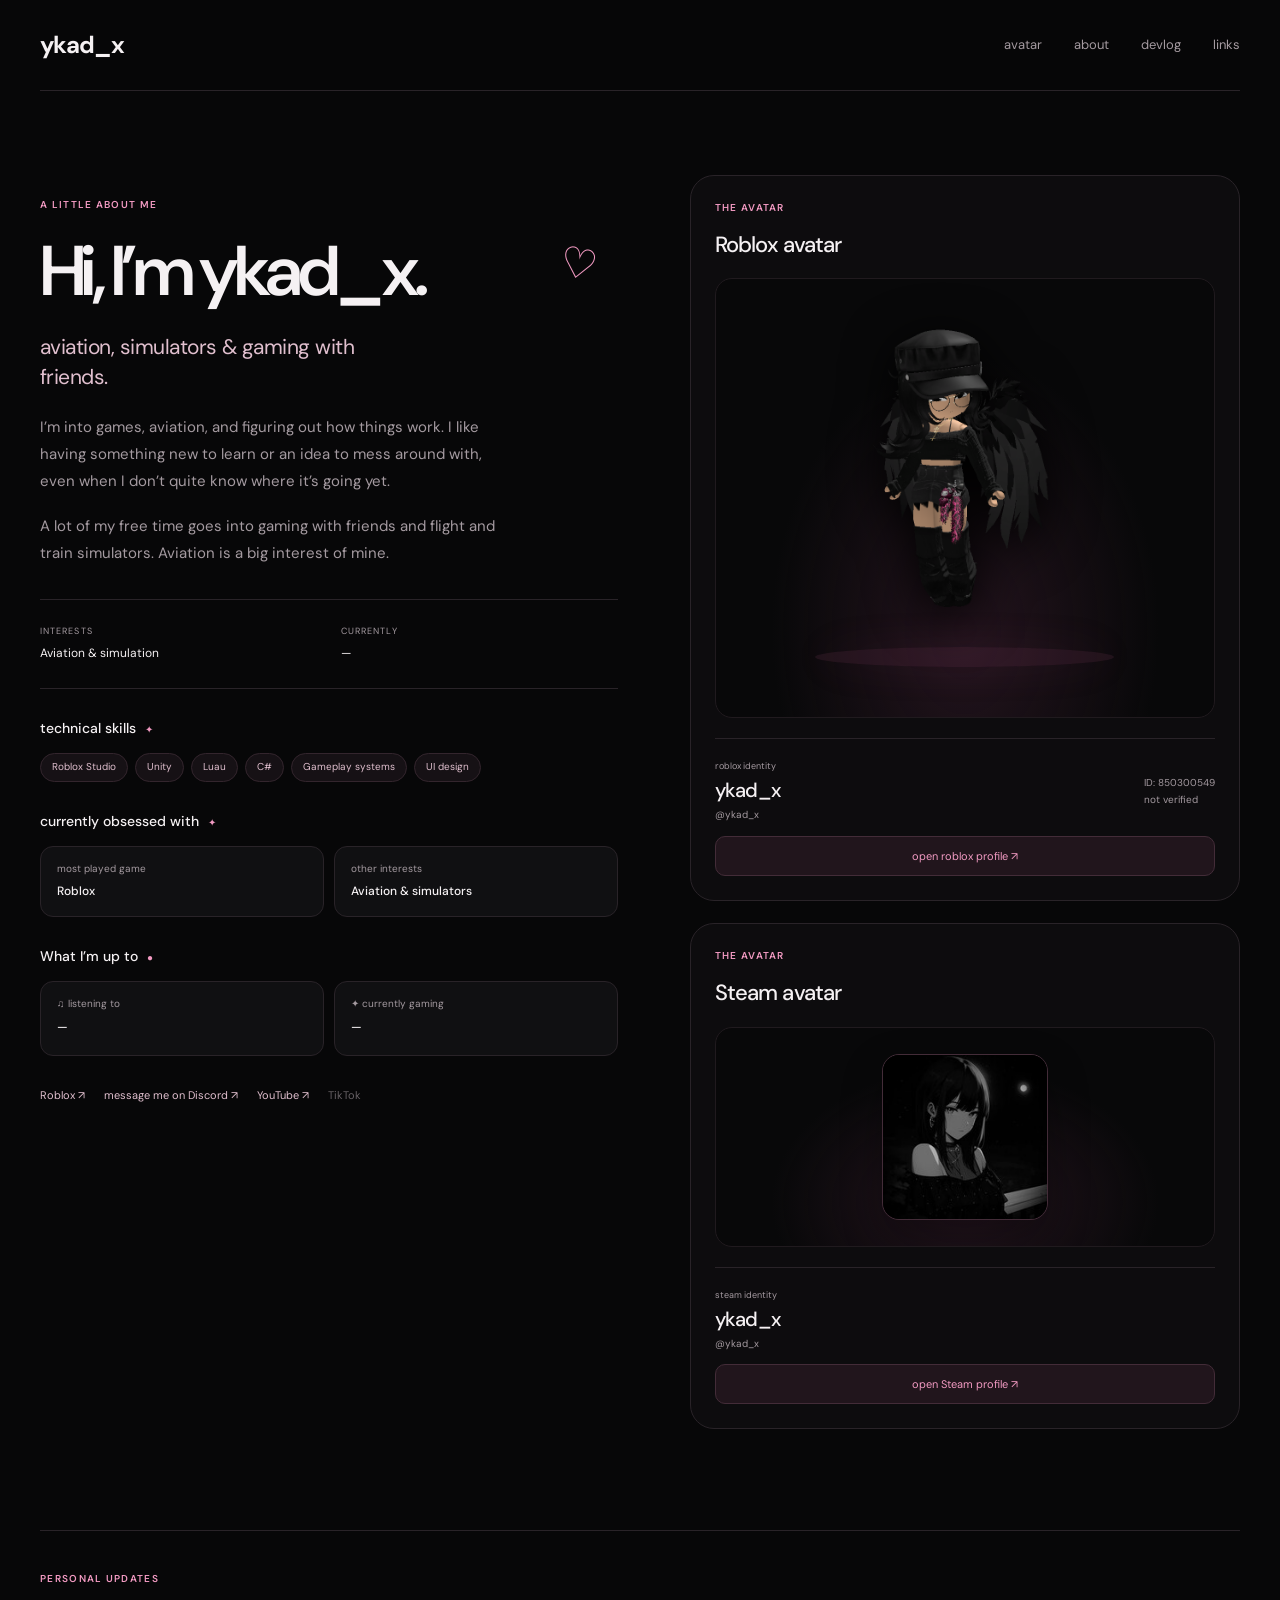
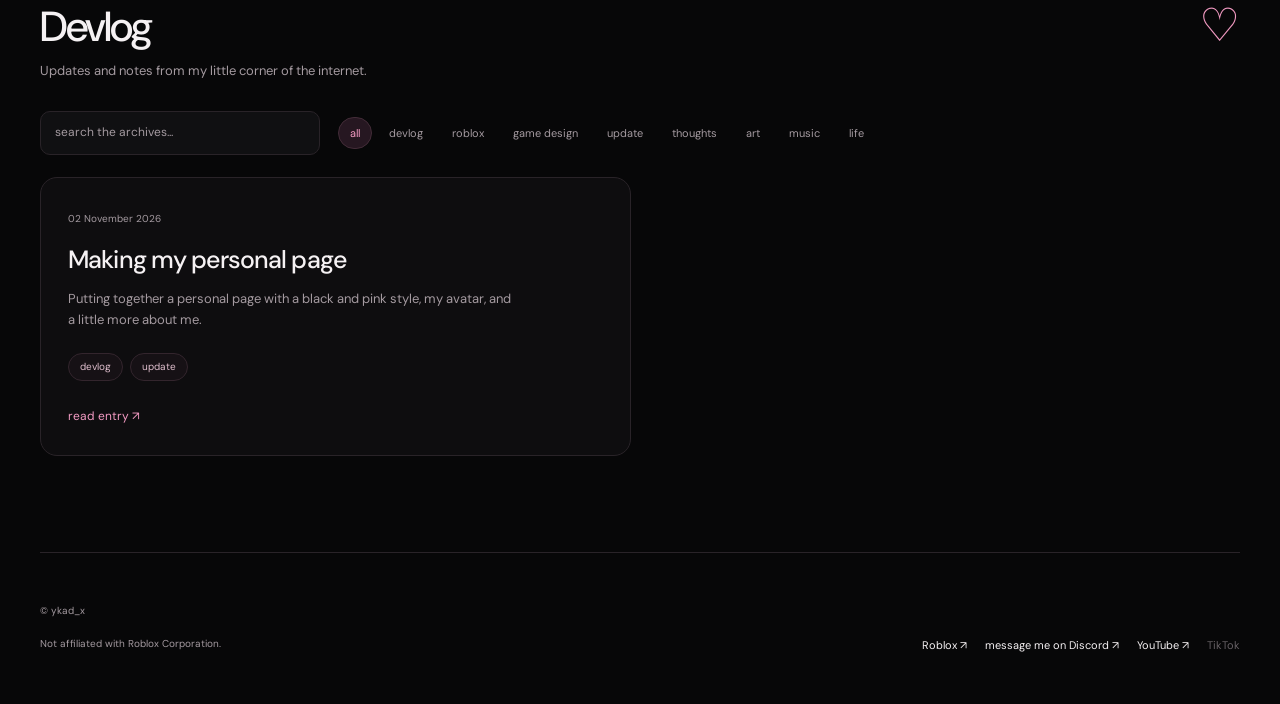
==== commit c5a9129e: "Portfolio update again lol" ====
--- a/index.html
+++ b/index.html
@@ -2,11 +2,12 @@
 <html lang="en">
 <head>
   <meta charset="utf-8">
+  <meta name="robots" content="index, follow">
   <meta name="viewport" content="width=device-width, initial-scale=1">
   <meta name="theme-color" content="#0A070C">
-  <meta name="description" content="ykad_x — Roblox developer, game creator, and worldbuilder.">
+  <meta name="description" content="ykad_x — games, aviation, music, and a little about me.">
   <title>ykad_x</title>
-  <link rel="icon" href="Images/Cat.ico">
+  <link rel="icon" href="assets/favicon.ico">
   <link rel="preconnect" href="https://fonts.googleapis.com">
   <link rel="preconnect" href="https://fonts.gstatic.com" crossorigin>
   <link href="https://fonts.googleapis.com/css2?family=DM+Sans:wght@400;500;600;700&display=swap" rel="stylesheet">
@@ -21,23 +22,30 @@
       <nav aria-label="Main navigation"><a href="#avatar">avatar</a><a href="#about">about</a><a href="#devlog">devlog</a><a href="#links">links</a></nav>
     </header>
     <main class="page-content">
-      <section id="avatar" class="panel avatar-panel" aria-labelledby="avatar-title">
+      <div class="avatar-column">
+      <section id="avatar" class="panel avatar-panel platform-card" aria-labelledby="avatar-title">
         <div class="section-top"><div><p class="eyebrow">the avatar</p><h2 id="avatar-title">Roblox avatar</h2></div><span class="panel-symbol" aria-hidden="true">✧</span></div>
         <div class="viewer-frame"><div id="avatar-viewer" class="avatar-viewer" role="img" aria-label="Interactive 3D Roblox avatar"></div><div class="viewer-loading" id="viewer-loading" role="status" hidden>loading avatar<span aria-hidden="true">...</span></div><img id="avatar-fallback" class="avatar-fallback" src="assets/ykad_x-avatar.png" alt="Roblox avatar of ykad_x"><div class="viewer-floor" aria-hidden="true"></div><p class="viewer-hint"></p></div>
         <div class="viewer-controls" aria-label="Avatar viewer controls"><button type="button" id="rotate-toggle" aria-pressed="false">↻ auto rotate</button><button type="button" id="reset-camera">⌖ reset view</button><button type="button" id="particles-toggle" aria-pressed="true">✦ particles</button><button type="button" id="mood-toggle" aria-pressed="false">☾ moonlight</button></div>
         <div class="identity"><div><small>roblox identity</small><strong id="roblox-display">ykad_x</strong><span id="roblox-username">@ykad_x</span></div><div class="identity-meta"><span id="roblox-id">ID: 850300549</span><span id="roblox-verified">verification: unknown</span></div><a id="roblox-profile" href="https://www.roblox.com/users/850300549/profile" target="_blank" rel="noopener noreferrer">open roblox profile ↗</a></div>
       </section>
+      <section class="panel steam-panel platform-card" aria-labelledby="steam-title">
+        <div class="section-top"><div><p class="eyebrow">the avatar</p><h2 id="steam-title">Steam avatar</h2></div></div>
+        <div class="viewer-frame steam-viewer"><img id="steam-avatar" src="assets/steam-avatar.jpg" alt="Steam avatar of ykad_x" width="184" height="184"></div>
+        <div class="identity"><div><small>steam identity</small><strong id="steam-name">ykad_x</strong><span>@ykad_x</span></div><a id="steam-profile-link" href="https://steamcommunity.com/id/Ykad_x/" target="_blank" rel="noopener noreferrer">open Steam profile ↗</a></div>
+      </section>
+      </div>
       <aside id="about" class="panel about-panel" aria-labelledby="about-title">
-        <div class="section-top"><div><p class="eyebrow">games, systems & a little personality</p><h2 id="about-title">Hi, I’m ykad_x.</h2></div><span class="panel-symbol" aria-hidden="true">♥</span></div>
-        <p class="about-subtitle">game developer, curious by default.</p><div id="bio" class="bio"></div>
-        <dl id="facts" class="facts"></dl><div class="subsection"><h3>things I make <span aria-hidden="true">✦</span></h3><div id="skills" class="tags"></div></div>
+        <div class="section-top"><div><p class="eyebrow">a little about me</p><h2 id="about-title">Hi, I’m ykad_x.</h2></div><span class="panel-symbol" aria-hidden="true">♥</span></div>
+        <p class="about-subtitle">aviation, simulators & gaming with friends.</p><div id="bio" class="bio"></div>
+        <dl id="facts" class="facts"></dl><div class="subsection"><h3>technical skills <span aria-hidden="true">✦</span></h3><div id="skills" class="tags"></div></div>
         <div class="subsection"><h3>currently obsessed with <span aria-hidden="true">✦</span></h3><div id="interests" class="interests"></div></div>
         <div class="subsection activity"><h3>What I’m up to <span aria-hidden="true">●</span></h3><div class="activity-grid"><article><small>♫ listening to</small><strong id="music-title">—</strong><span id="music-detail"></span><a id="music-link" hidden target="_blank" rel="noopener noreferrer">open in Spotify ↗</a></article><article><small>✦ currently gaming</small><strong id="game-title">—</strong><span id="game-detail"></span></article></div></div>
         <div id="about-socials" class="about-socials"></div>
       </aside>
-      <section id="devlog" class="devlog" aria-labelledby="devlog-title"><div class="devlog-heading"><div><p class="eyebrow">from the studio</p><h2 id="devlog-title">Devlog</h2><p>Progress, experiments, and notes from the studio.</p></div><span aria-hidden="true">✦ ✦ ✦</span></div><div class="blog-tools"><label class="search-label"><span class="sr-only">Search devlog</span><input id="post-search" type="search" placeholder="search the archives..." autocomplete="off"></label><div id="tag-filters" class="filter-tags" aria-label="Filter devlog by tag"></div></div><div id="post-list" class="post-list" aria-live="polite"><p>opening the archive...</p></div></section>
+      <section id="devlog" class="devlog" aria-labelledby="devlog-title"><div class="devlog-heading"><div><p class="eyebrow">personal updates</p><h2 id="devlog-title">Devlog</h2><p>Updates and notes from my little corner of the internet.</p></div><span aria-hidden="true">✦ ✦ ✦</span></div><div class="blog-tools"><label class="search-label"><span class="sr-only">Search devlog</span><input id="post-search" type="search" placeholder="search the archives..." autocomplete="off"></label><div id="tag-filters" class="filter-tags" aria-label="Filter devlog by tag"></div></div><div id="post-list" class="post-list" aria-live="polite"><p>opening the archive...</p></div></section>
     </main>
-    <footer id="links" class="site-footer"><div><p class="eyebrow">until next time</p><strong>Let’s make something.</strong><p>© ykad_x</p><small>Not affiliated with Roblox Corporation.</small></div><nav id="footer-socials" aria-label="Social links"></nav><div class="footer-paths"><a href="/portfolio/">portfolio ↗</a><a href="/work/">work ↗</a></div></footer>
+    <footer id="links" class="site-footer"><div><p>© ykad_x</p><small>Not affiliated with Roblox Corporation.</small></div><nav id="footer-socials" aria-label="Social links"></nav></footer>
   </div>
   <dialog id="post-dialog" class="post-dialog" aria-labelledby="post-dialog-title"><div class="dialog-inner"><button type="button" class="dialog-close" id="dialog-close" aria-label="Close entry">×</button><p class="eyebrow" id="post-dialog-meta"></p><h2 id="post-dialog-title"></h2><div id="post-dialog-body" class="markdown"></div><div class="post-pager"><button id="previous-post" type="button">← previous</button><button id="next-post" type="button">next →</button></div></div></dialog>
 </body>
--- a/style.css
+++ b/style.css
@@ -10,5 +10,10 @@
 @media(max-width:550px){.site-grid{width:calc(100% - 32px)}.site-header{padding:19px 0}.brand{font-size:22px}.site-header nav{gap:16px;font-size:11px}.about-panel .section-top h2{font-size:52px}.about-subtitle{font-size:19px}.avatar-panel{padding:16px;border-radius:18px}.viewer-frame{height:370px}.post-list{grid-template-columns:1fr}.search-label{flex:1 1 100%}.blog-tools{gap:12px}.site-footer strong{font-size:28px}}
 @media(prefers-reduced-motion:reduce){html{scroll-behavior:auto}*,*:before,*:after{transition:none!important;animation:none!important}}
 .viewer-controls button:disabled{opacity:.35;cursor:default}.viewer-controls button:disabled:hover{background:transparent}
-.live-music #music-detail,.live-music #music-link{display:block;font-size:10px;color:var(--muted);margin-top:4px}.live-music #music-link{color:var(--pink)}.live-music #music-link[hidden]{display:none}.activity-grid{grid-template-columns:1fr}
+.activity-grid{grid-template-columns:repeat(2,minmax(0,1fr))}@media(max-width:400px){.activity-grid{grid-template-columns:1fr}}
 .bio p{margin:0 0 18px}.bio p:last-child{margin-bottom:0}
+.avatar-column{grid-area:avatar;min-width:0;display:flex;flex-direction:column;gap:22px;margin-top:48px}.avatar-column .avatar-panel{margin-top:0}.steam-panel{margin-top:0;padding:24px;border:1px solid var(--line);border-radius:24px;background:var(--glass)}.steam-profile{display:flex;align-items:center;gap:25px;padding:20px;border:1px solid #201a1e;border-radius:17px;background:radial-gradient(ellipse at 15% 90%,#24141e,transparent 65%),#080809}.steam-profile img{width:clamp(96px,12vw,160px);height:auto;aspect-ratio:1;object-fit:cover;border-radius:17px;border:1px solid #432c38}.steam-identity{display:flex;flex-direction:column;min-width:0}.steam-identity small{font-size:10px;color:var(--muted)}.steam-identity strong{font-size:27px;font-weight:500;letter-spacing:-.04em;overflow-wrap:anywhere}.steam-identity span{font-size:11px;color:var(--muted);margin-top:6px}.steam-profile-link{display:block;margin-top:16px;font-size:11px;padding:10px 15px;text-align:center;border-radius:10px;background:#21151c;color:var(--pink);border:1px solid #432c38}.steam-profile-link:hover{background:#35202c}@media(max-width:899px){.avatar-column{margin-top:0}}@media(max-width:550px){.steam-panel{padding:16px;border-radius:18px}.steam-profile{padding:15px;gap:17px}.steam-identity strong{font-size:23px}}
+.activity article a[hidden]{display:none}
+.platform-card{display:flex;flex-direction:column}.platform-card .viewer-frame{flex:none}.platform-card .identity{margin-top:20px;min-height:116px}.platform-card .viewer-controls{display:none}.platform-card[data-interactive="true"] .viewer-controls{display:flex}.steam-viewer{display:grid;place-items:center}.steam-viewer img{display:block;width:66%;height:auto;max-width:280px;aspect-ratio:1;object-fit:cover;border-radius:17px;border:1px solid #432c38;box-shadow:0 16px 40px #0005}
+.avatar-column .platform-card{align-self:stretch;width:100%}
+.steam-panel .steam-viewer{height:220px}.steam-viewer img{width:auto;height:76%;max-width:76%;max-height:176px}@media(max-width:550px){.steam-panel .steam-viewer{height:190px}}
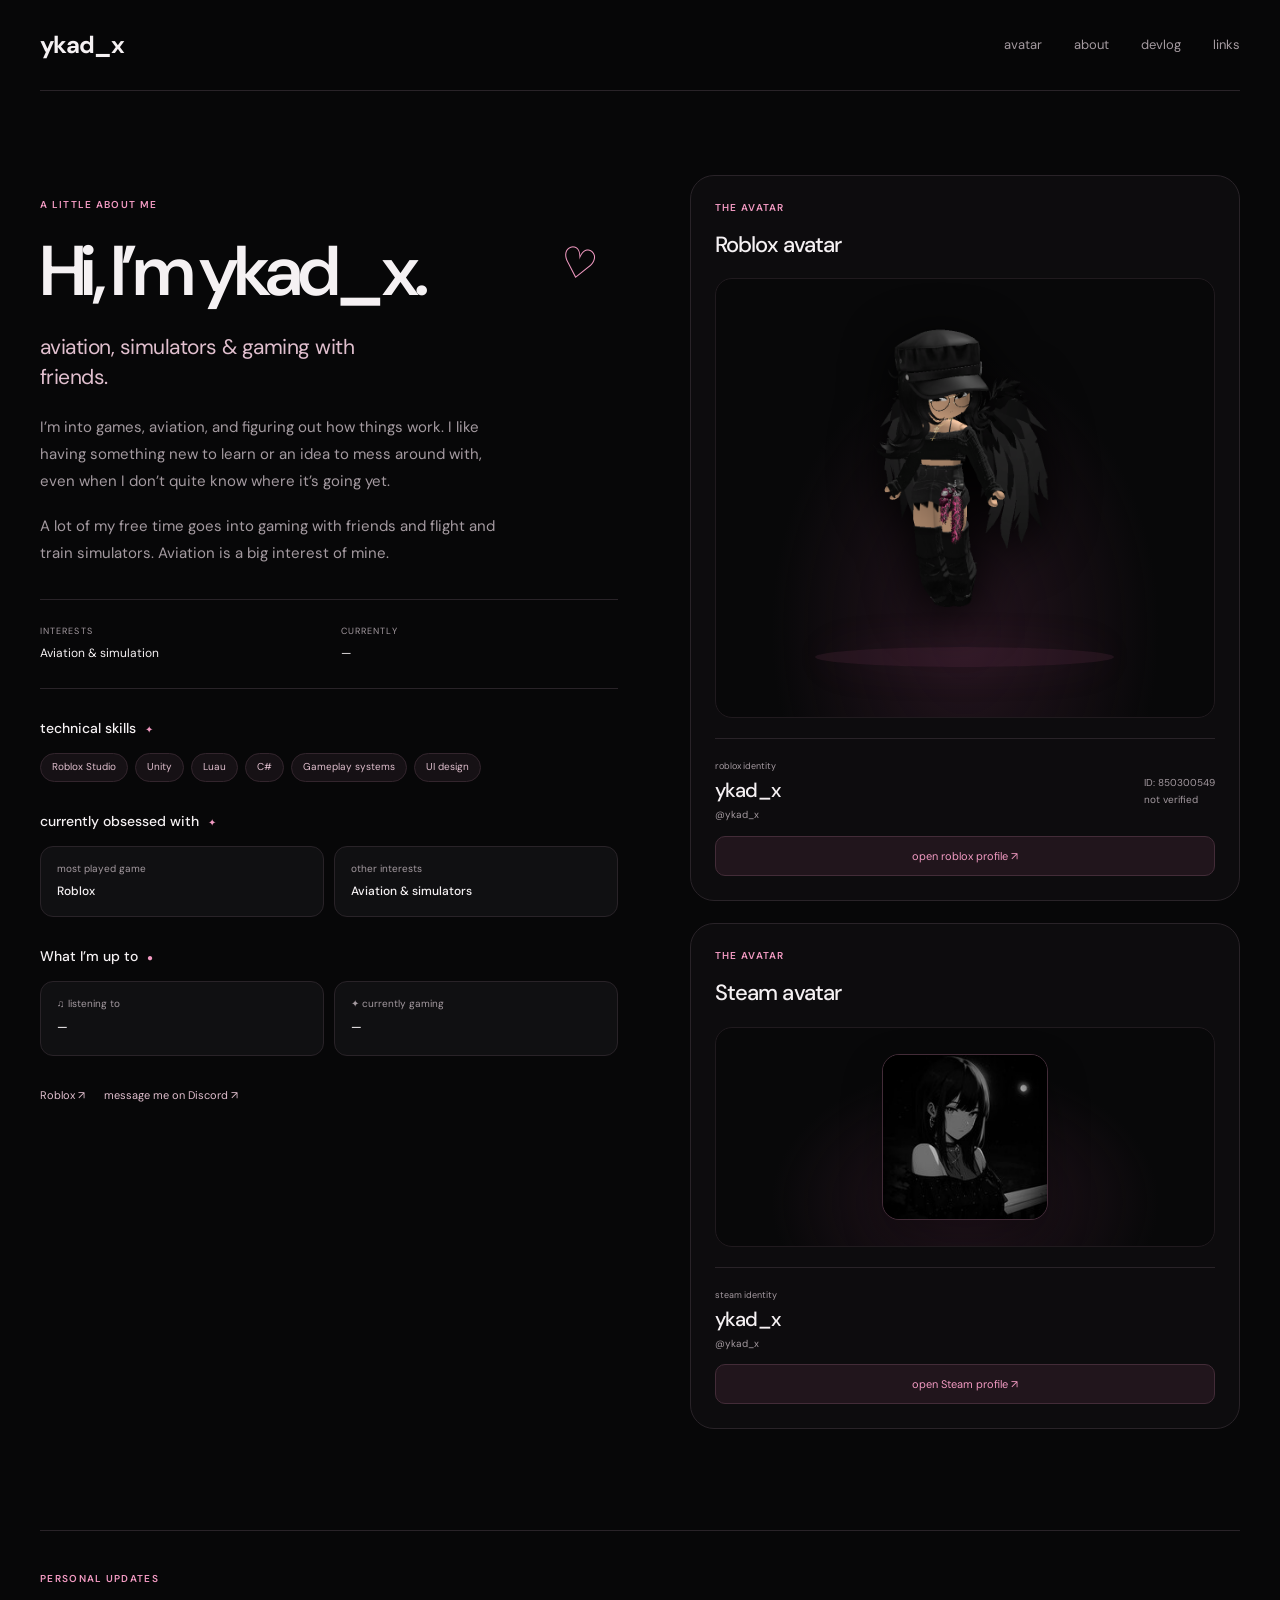
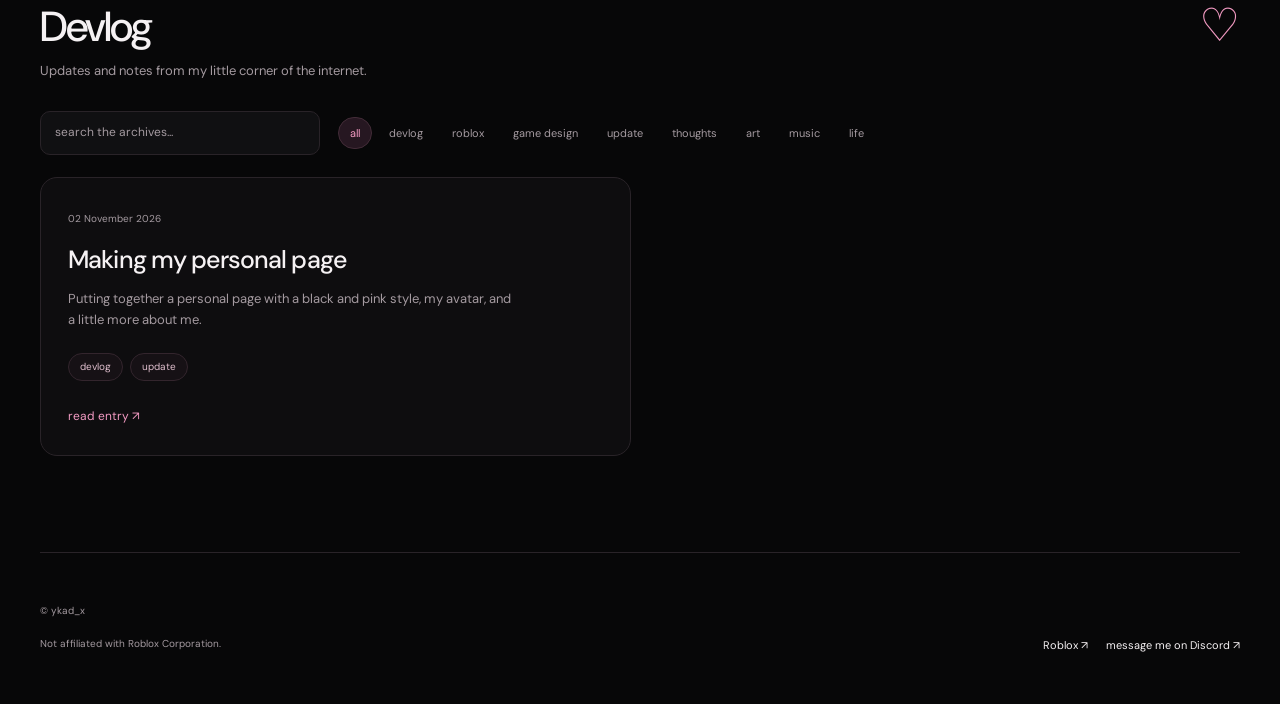
==== commit 44c1c11f: "Remove unused YouTube and TikTok links from homepage" ====
--- a/index.html
+++ b/index.html
@@ -11,9 +11,9 @@
   <link rel="preconnect" href="https://fonts.googleapis.com">
   <link rel="preconnect" href="https://fonts.gstatic.com" crossorigin>
   <link href="https://fonts.googleapis.com/css2?family=DM+Sans:wght@400;500;600;700&display=swap" rel="stylesheet">
-  <link rel="stylesheet" href="style.css">
+  <link rel="stylesheet" href="style.css?v=e55332cfbd95">
   <script type="importmap">{"imports":{"three":"https://cdn.jsdelivr.net/npm/three@0.170.0/build/three.module.js","three/addons/":"https://cdn.jsdelivr.net/npm/three@0.170.0/examples/jsm/"}}</script>
-  <script defer src="main.js"></script>
+  <script defer src="main.js?v=57a01180a2c3"></script>
 </head>
 <body id="top">
   <div class="site-grid">
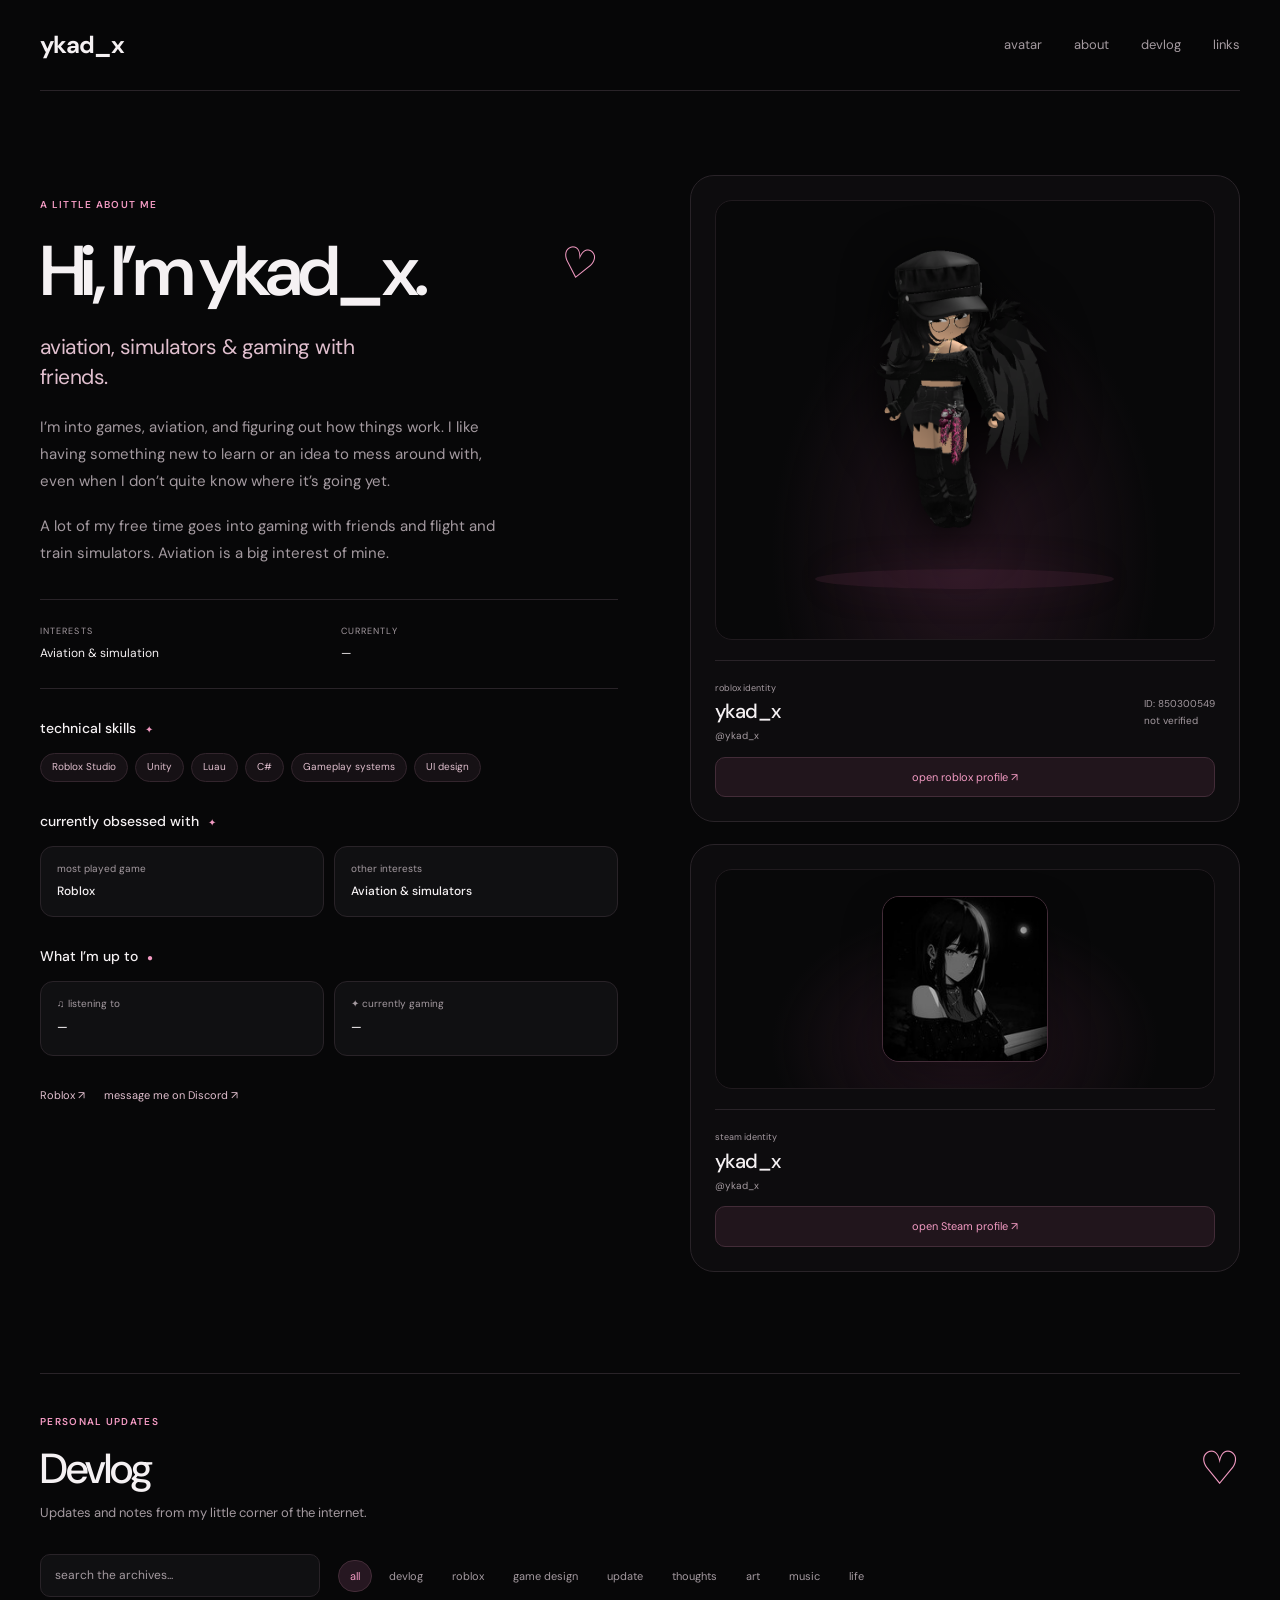
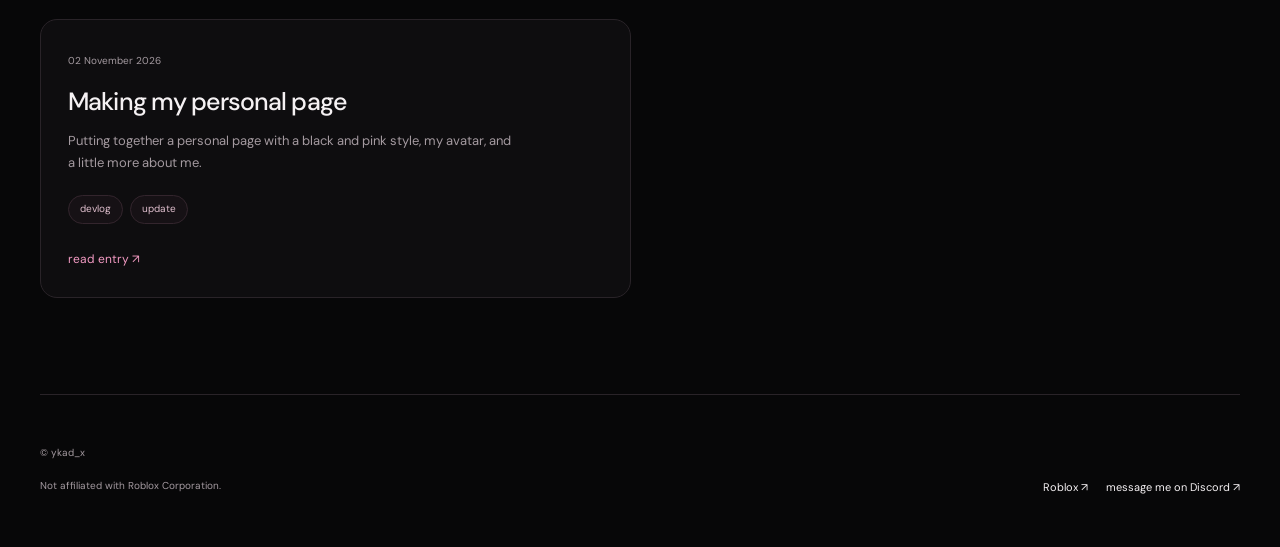
==== commit 05611728: "Remove visible headings above Roblox and Steam avatars" ====
--- a/index.html
+++ b/index.html
@@ -23,14 +23,12 @@
     </header>
     <main class="page-content">
       <div class="avatar-column">
-      <section id="avatar" class="panel avatar-panel platform-card" aria-labelledby="avatar-title">
-        <div class="section-top"><div><p class="eyebrow">the avatar</p><h2 id="avatar-title">Roblox avatar</h2></div><span class="panel-symbol" aria-hidden="true">✧</span></div>
+      <section id="avatar" class="panel avatar-panel platform-card" aria-label="Roblox profile">
         <div class="viewer-frame"><div id="avatar-viewer" class="avatar-viewer" role="img" aria-label="Interactive 3D Roblox avatar"></div><div class="viewer-loading" id="viewer-loading" role="status" hidden>loading avatar<span aria-hidden="true">...</span></div><img id="avatar-fallback" class="avatar-fallback" src="assets/ykad_x-avatar.png" alt="Roblox avatar of ykad_x"><div class="viewer-floor" aria-hidden="true"></div><p class="viewer-hint"></p></div>
         <div class="viewer-controls" aria-label="Avatar viewer controls"><button type="button" id="rotate-toggle" aria-pressed="false">↻ auto rotate</button><button type="button" id="reset-camera">⌖ reset view</button><button type="button" id="particles-toggle" aria-pressed="true">✦ particles</button><button type="button" id="mood-toggle" aria-pressed="false">☾ moonlight</button></div>
         <div class="identity"><div><small>roblox identity</small><strong id="roblox-display">ykad_x</strong><span id="roblox-username">@ykad_x</span></div><div class="identity-meta"><span id="roblox-id">ID: 850300549</span><span id="roblox-verified">verification: unknown</span></div><a id="roblox-profile" href="https://www.roblox.com/users/850300549/profile" target="_blank" rel="noopener noreferrer">open roblox profile ↗</a></div>
       </section>
-      <section class="panel steam-panel platform-card" aria-labelledby="steam-title">
-        <div class="section-top"><div><p class="eyebrow">the avatar</p><h2 id="steam-title">Steam avatar</h2></div></div>
+      <section class="panel steam-panel platform-card" aria-label="Steam profile">
         <div class="viewer-frame steam-viewer"><img id="steam-avatar" src="assets/steam-avatar.jpg" alt="Steam avatar of ykad_x" width="184" height="184"></div>
         <div class="identity"><div><small>steam identity</small><strong id="steam-name">ykad_x</strong><span>@ykad_x</span></div><a id="steam-profile-link" href="https://steamcommunity.com/id/Ykad_x/" target="_blank" rel="noopener noreferrer">open Steam profile ↗</a></div>
       </section>
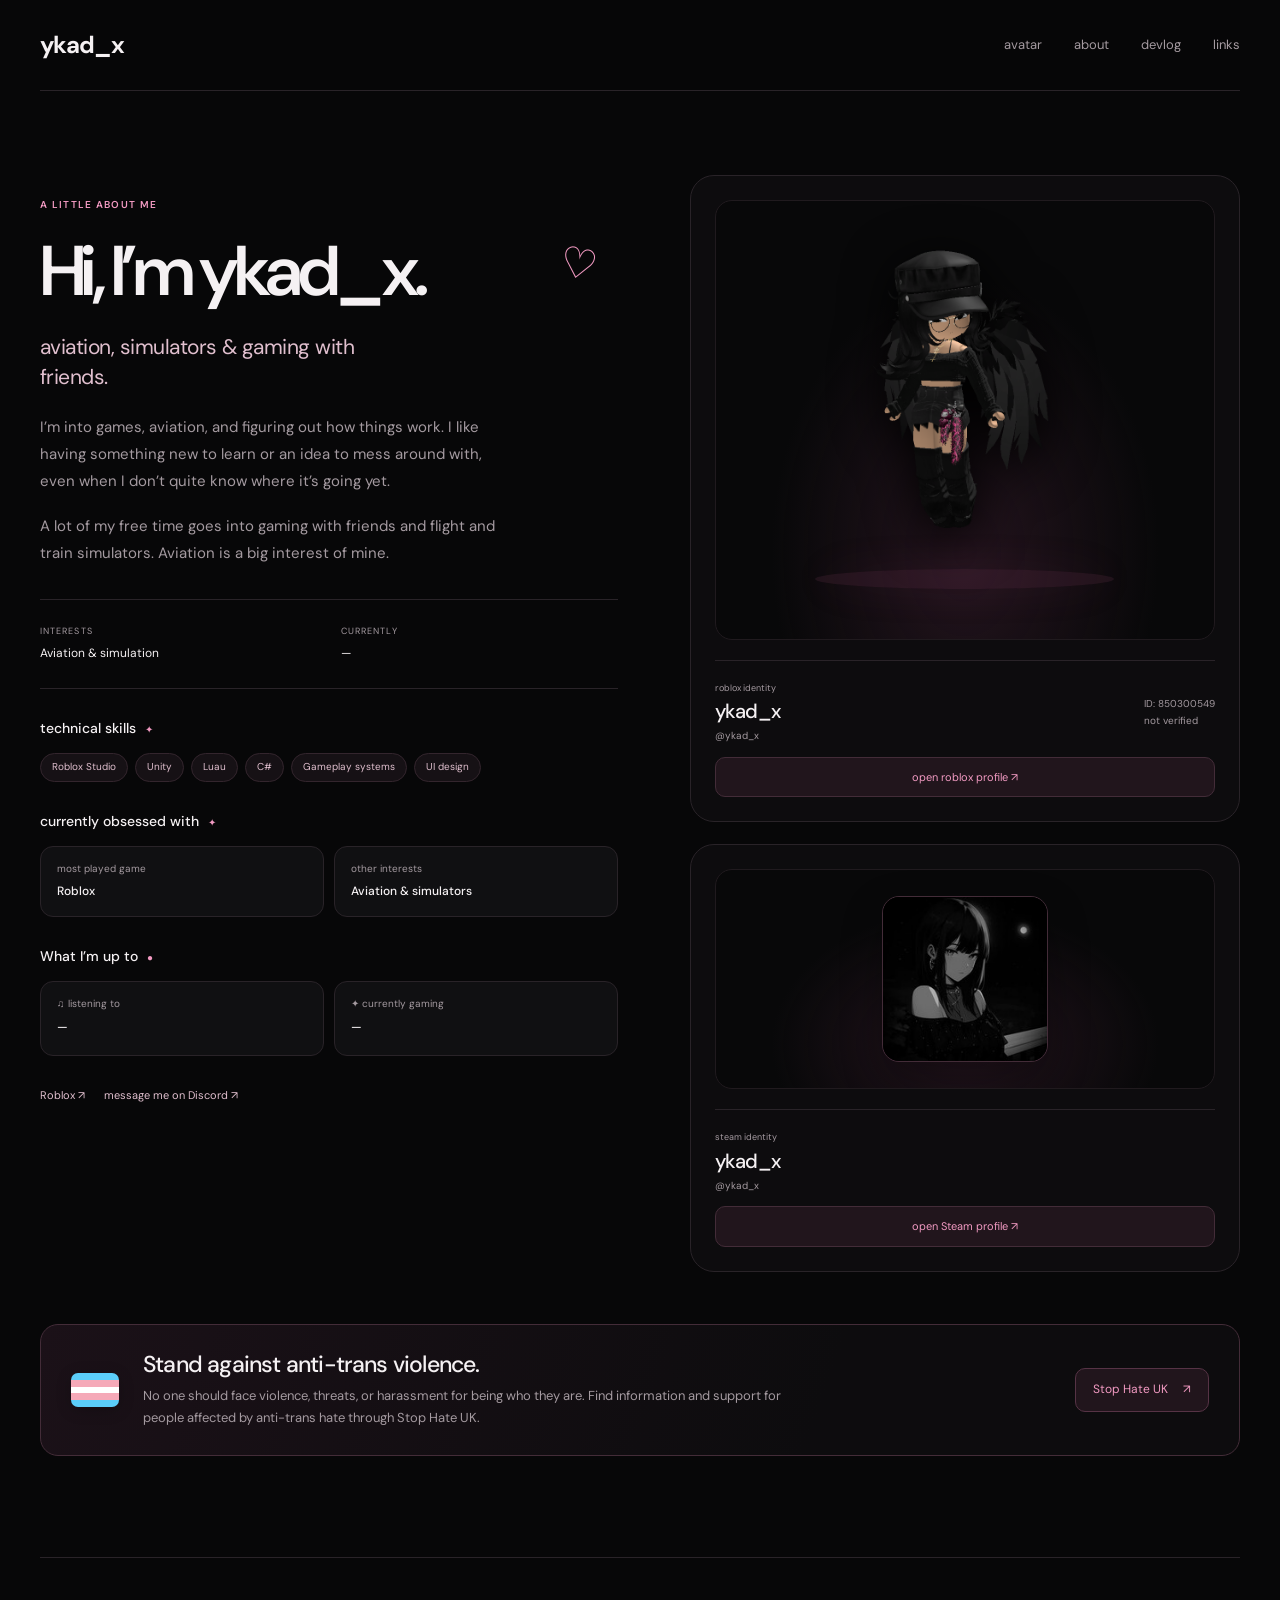
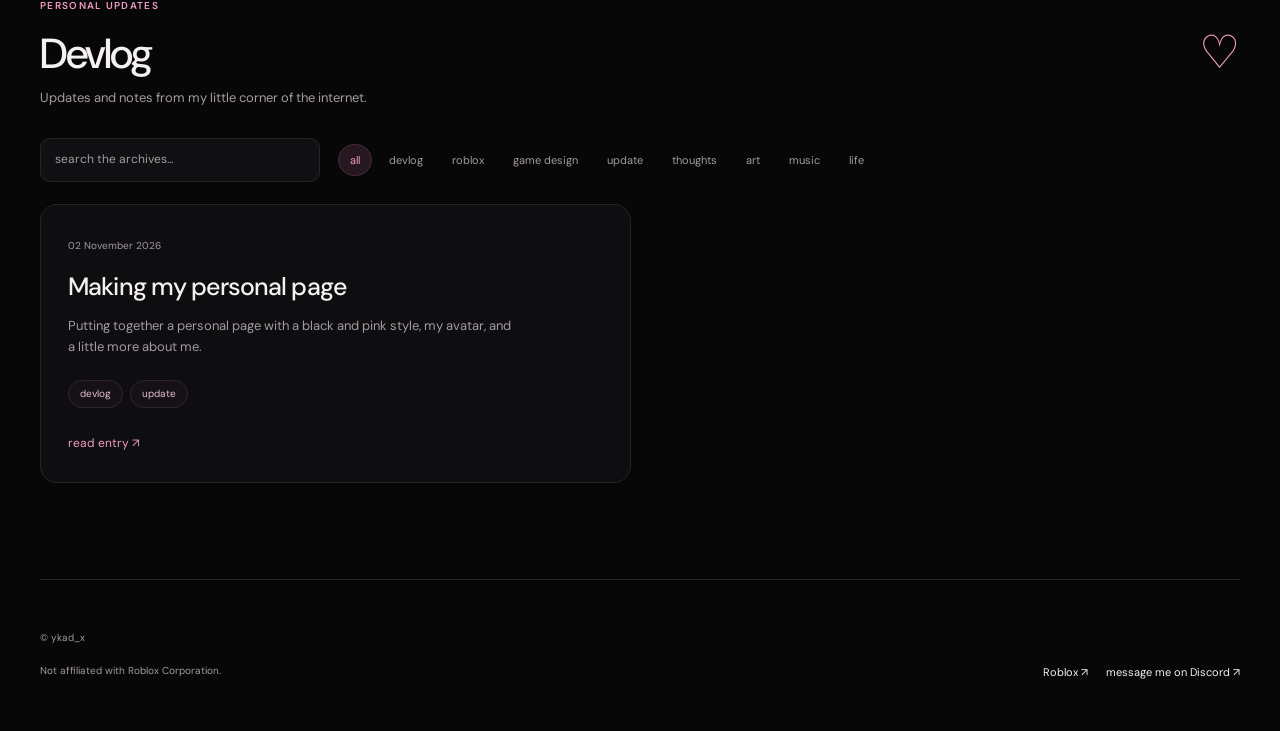
==== commit 5083123d: "Add approved anti-trans violence support card with Stop Hate UK link" ====
--- a/index.html
+++ b/index.html
@@ -11,7 +11,7 @@
   <link rel="preconnect" href="https://fonts.googleapis.com">
   <link rel="preconnect" href="https://fonts.gstatic.com" crossorigin>
   <link href="https://fonts.googleapis.com/css2?family=DM+Sans:wght@400;500;600;700&display=swap" rel="stylesheet">
-  <link rel="stylesheet" href="style.css?v=e55332cfbd95">
+  <link rel="stylesheet" href="style.css?v=dad4f57953ff">
   <script type="importmap">{"imports":{"three":"https://cdn.jsdelivr.net/npm/three@0.170.0/build/three.module.js","three/addons/":"https://cdn.jsdelivr.net/npm/three@0.170.0/examples/jsm/"}}</script>
   <script defer src="main.js?v=57a01180a2c3"></script>
 </head>
@@ -41,6 +41,11 @@
         <div class="subsection activity"><h3>What I’m up to <span aria-hidden="true">●</span></h3><div class="activity-grid"><article><small>♫ listening to</small><strong id="music-title">—</strong><span id="music-detail"></span><a id="music-link" hidden target="_blank" rel="noopener noreferrer">open in Spotify ↗</a></article><article><small>✦ currently gaming</small><strong id="game-title">—</strong><span id="game-detail"></span></article></div></div>
         <div id="about-socials" class="about-socials"></div>
       </aside>
+      <section class="support-card" aria-labelledby="support-title">
+        <span class="support-flag" aria-hidden="true"></span>
+        <div class="support-copy"><h2 id="support-title">Stand against anti-trans violence.</h2><p>No one should face violence, threats, or harassment for being who they are. Find information and support for people affected by anti-trans hate through Stop Hate UK.</p></div>
+        <a href="https://www.stophateuk.org/about-hate-crime/transgender-hate/" target="_blank" rel="noopener noreferrer">Stop Hate UK <span aria-hidden="true">↗</span></a>
+      </section>
       <section id="devlog" class="devlog" aria-labelledby="devlog-title"><div class="devlog-heading"><div><p class="eyebrow">personal updates</p><h2 id="devlog-title">Devlog</h2><p>Updates and notes from my little corner of the internet.</p></div><span aria-hidden="true">✦ ✦ ✦</span></div><div class="blog-tools"><label class="search-label"><span class="sr-only">Search devlog</span><input id="post-search" type="search" placeholder="search the archives..." autocomplete="off"></label><div id="tag-filters" class="filter-tags" aria-label="Filter devlog by tag"></div></div><div id="post-list" class="post-list" aria-live="polite"><p>opening the archive...</p></div></section>
     </main>
     <footer id="links" class="site-footer"><div><p>© ykad_x</p><small>Not affiliated with Roblox Corporation.</small></div><nav id="footer-socials" aria-label="Social links"></nav></footer>
--- a/style.css
+++ b/style.css
@@ -17,3 +17,13 @@
 .platform-card{display:flex;flex-direction:column}.platform-card .viewer-frame{flex:none}.platform-card .identity{margin-top:20px;min-height:116px}.platform-card .viewer-controls{display:none}.platform-card[data-interactive="true"] .viewer-controls{display:flex}.steam-viewer{display:grid;place-items:center}.steam-viewer img{display:block;width:66%;height:auto;max-width:280px;aspect-ratio:1;object-fit:cover;border-radius:17px;border:1px solid #432c38;box-shadow:0 16px 40px #0005}
 .avatar-column .platform-card{align-self:stretch;width:100%}
 .steam-panel .steam-viewer{height:220px}.steam-viewer img{width:auto;height:76%;max-width:76%;max-height:176px}@media(max-width:550px){.steam-panel .steam-viewer{height:190px}}
+
+.site-grid{grid-template-areas:'header header' 'about avatar' 'support support' 'blog blog' 'footer footer'}
+.support-card{grid-area:support;display:grid;grid-template-columns:48px minmax(0,1fr) auto;align-items:center;gap:24px;padding:26px 30px;margin-top:16px;border:1px solid #432c38;border-radius:18px;background:linear-gradient(110deg,#1b1118,#0d0c0e 65%)}
+.support-flag{display:block;width:48px;height:34px;border-radius:7px;background:linear-gradient(to bottom,#5bcefa 0 20%,#f5a9b8 20% 40%,#fff 40% 60%,#f5a9b8 60% 80%,#5bcefa 80% 100%);box-shadow:0 3px 16px #0003}
+.support-copy h2{margin:0 0 7px;color:var(--bone);font-size:23px;line-height:1.2;font-weight:500;letter-spacing:-.035em}
+.support-copy p{margin:0;max-width:670px;font-size:13px;line-height:1.7;color:var(--muted)}
+.support-card>a{display:inline-flex;align-items:center;justify-content:center;gap:15px;white-space:nowrap;border:1px solid #563345;border-radius:10px;padding:11px 17px;color:var(--pink);background:#21151c;font-size:12px}
+.support-card>a:hover{background:#35202c;border-color:var(--pink)}
+@media(max-width:899px){.site-grid{grid-template-areas:'header' 'about' 'avatar' 'support' 'blog' 'footer'}.support-card{grid-template-columns:42px minmax(0,1fr);gap:17px;padding:23px}.support-flag{width:42px;height:30px}.support-card>a{grid-column:2;justify-self:start}.support-copy h2{font-size:21px}}
+@media(max-width:550px){.support-card{padding:20px;gap:15px}.support-copy h2{font-size:20px}.support-copy p{font-size:12px}}
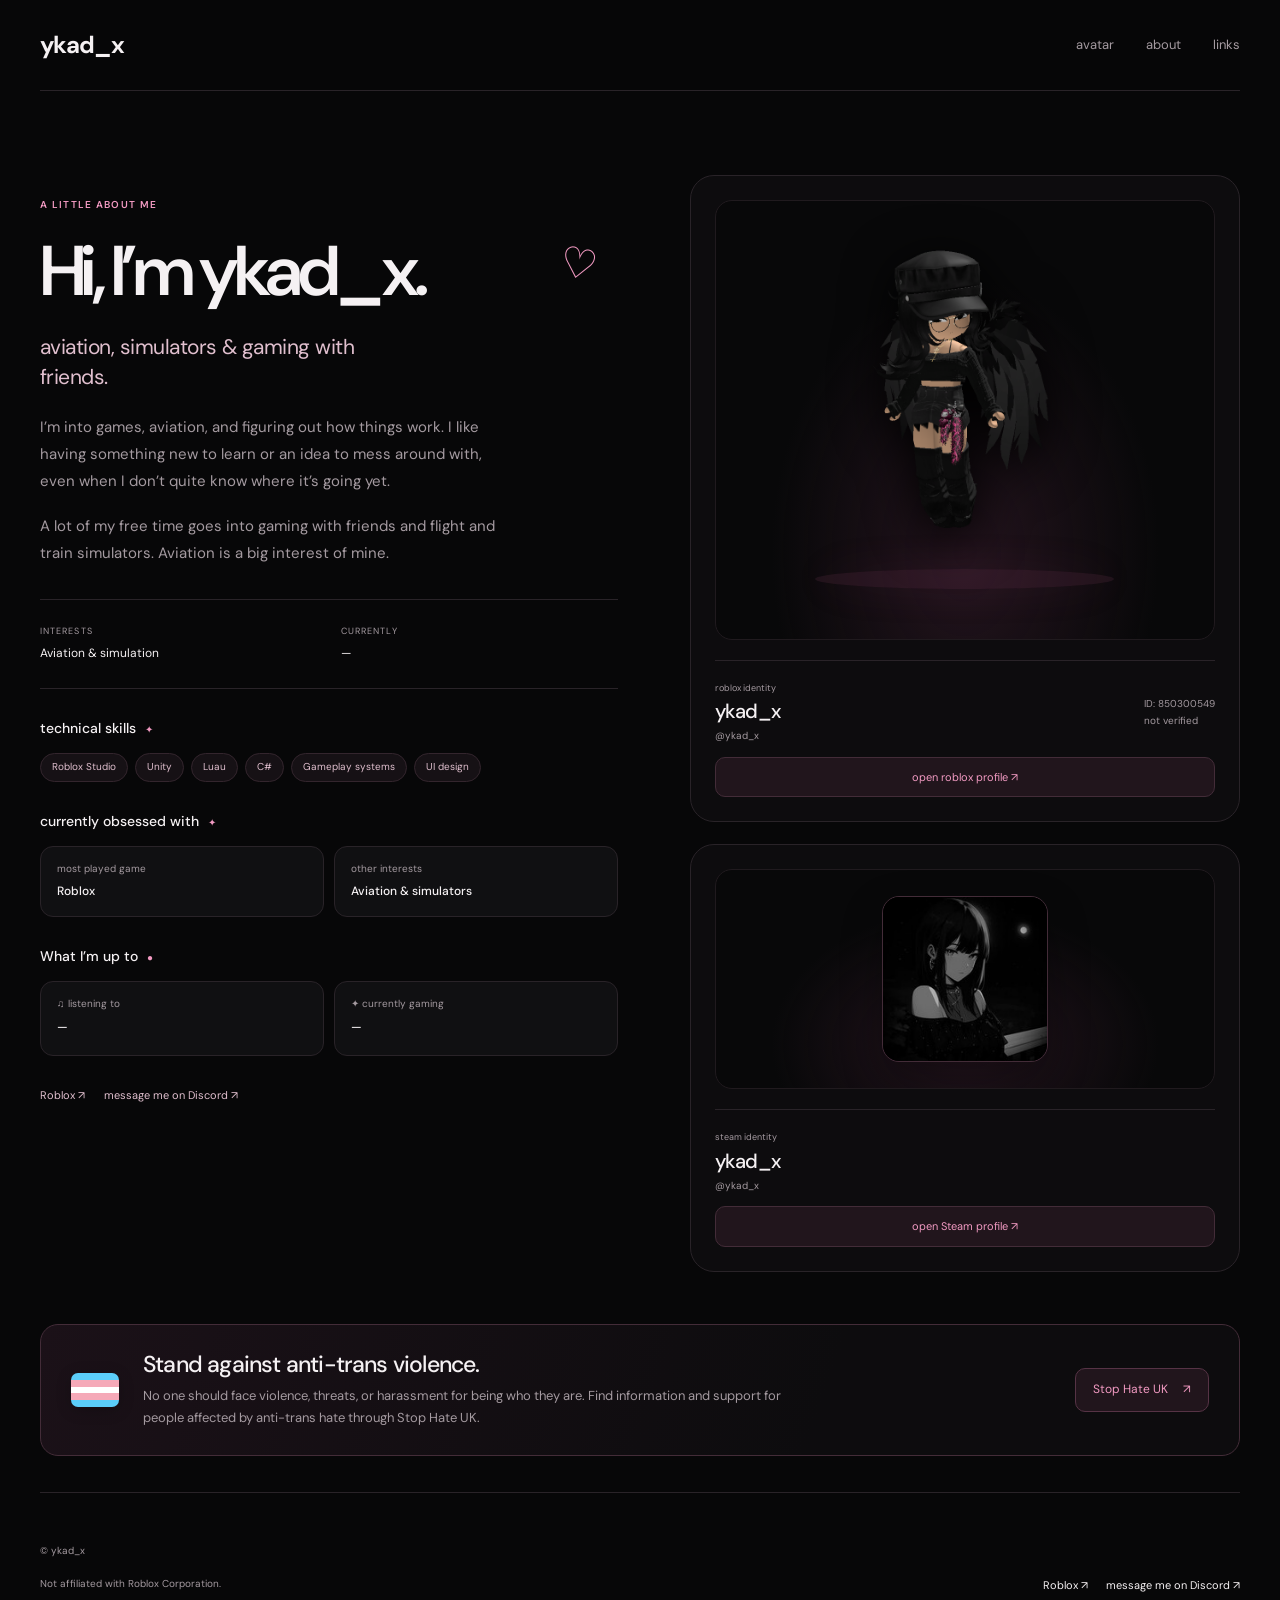
==== commit bcd6a02d: "Remove unused devlog from personal homepage" ====
--- a/index.html
+++ b/index.html
@@ -11,15 +11,15 @@
   <link rel="preconnect" href="https://fonts.googleapis.com">
   <link rel="preconnect" href="https://fonts.gstatic.com" crossorigin>
   <link href="https://fonts.googleapis.com/css2?family=DM+Sans:wght@400;500;600;700&display=swap" rel="stylesheet">
-  <link rel="stylesheet" href="style.css?v=dad4f57953ff">
+  <link rel="stylesheet" href="style.css?v=49a4ef70aaf4">
   <script type="importmap">{"imports":{"three":"https://cdn.jsdelivr.net/npm/three@0.170.0/build/three.module.js","three/addons/":"https://cdn.jsdelivr.net/npm/three@0.170.0/examples/jsm/"}}</script>
-  <script defer src="main.js?v=57a01180a2c3"></script>
+  <script defer src="main.js?v=f31e5e61438b"></script>
 </head>
 <body id="top">
   <div class="site-grid">
     <header class="site-header">
       <a class="brand" href="#top" aria-label="ykad_x, back to top">ykad_x</a>
-      <nav aria-label="Main navigation"><a href="#avatar">avatar</a><a href="#about">about</a><a href="#devlog">devlog</a><a href="#links">links</a></nav>
+      <nav aria-label="Main navigation"><a href="#avatar">avatar</a><a href="#about">about</a><a href="#links">links</a></nav>
     </header>
     <main class="page-content">
       <div class="avatar-column">
@@ -46,10 +46,8 @@
         <div class="support-copy"><h2 id="support-title">Stand against anti-trans violence.</h2><p>No one should face violence, threats, or harassment for being who they are. Find information and support for people affected by anti-trans hate through Stop Hate UK.</p></div>
         <a href="https://www.stophateuk.org/about-hate-crime/transgender-hate/" target="_blank" rel="noopener noreferrer">Stop Hate UK <span aria-hidden="true">↗</span></a>
       </section>
-      <section id="devlog" class="devlog" aria-labelledby="devlog-title"><div class="devlog-heading"><div><p class="eyebrow">personal updates</p><h2 id="devlog-title">Devlog</h2><p>Updates and notes from my little corner of the internet.</p></div><span aria-hidden="true">✦ ✦ ✦</span></div><div class="blog-tools"><label class="search-label"><span class="sr-only">Search devlog</span><input id="post-search" type="search" placeholder="search the archives..." autocomplete="off"></label><div id="tag-filters" class="filter-tags" aria-label="Filter devlog by tag"></div></div><div id="post-list" class="post-list" aria-live="polite"><p>opening the archive...</p></div></section>
     </main>
     <footer id="links" class="site-footer"><div><p>© ykad_x</p><small>Not affiliated with Roblox Corporation.</small></div><nav id="footer-socials" aria-label="Social links"></nav></footer>
   </div>
-  <dialog id="post-dialog" class="post-dialog" aria-labelledby="post-dialog-title"><div class="dialog-inner"><button type="button" class="dialog-close" id="dialog-close" aria-label="Close entry">×</button><p class="eyebrow" id="post-dialog-meta"></p><h2 id="post-dialog-title"></h2><div id="post-dialog-body" class="markdown"></div><div class="post-pager"><button id="previous-post" type="button">← previous</button><button id="next-post" type="button">next →</button></div></div></dialog>
 </body>
 </html>
--- a/style.css
+++ b/style.css
@@ -1,13 +1,12 @@
 :root{--black:#070708;--plum:#101012;--red:#ed79ad;--pink:#f29ac2;--lilac:#e0bfce;--bone:#f5f1f3;--muted:#a49aa0;--line:#292328;--glass:#0d0c0e;--font:'DM Sans','Segoe UI',sans-serif}
 *{box-sizing:border-box}html{scroll-behavior:smooth;scroll-padding-top:100px;background:var(--black)}body{margin:0;background:var(--black);color:var(--bone);font:15px/1.65 var(--font)}a{color:inherit;text-decoration:none}button,input{font:inherit}button{cursor:pointer}button,a,input{transition:background .2s,color .2s,border-color .2s,transform .2s}a:focus-visible,button:focus-visible,input:focus-visible{outline:2px solid var(--pink);outline-offset:4px}::selection{background:#69334d;color:white}
-.site-grid{width:min(1320px,calc(100% - 80px));margin:auto;display:grid;grid-template-columns:minmax(0,1.05fr) minmax(0,1fr);grid-template-areas:'header header' 'about avatar' 'blog blog' 'footer footer';gap:36px 72px}.page-content{display:contents}.site-header{grid-area:header;position:sticky;top:0;z-index:15;display:flex;justify-content:space-between;align-items:center;padding:25px 0;background:rgba(7,7,8,.95);backdrop-filter:blur(15px);border-bottom:1px solid var(--line)}.brand{font-size:24px;font-weight:700;letter-spacing:-1px}.site-header nav{display:flex;gap:32px;font-size:13px;color:var(--muted)}a:hover{color:var(--pink)}
+.site-grid{width:min(1320px,calc(100% - 80px));margin:auto;display:grid;grid-template-columns:minmax(0,1.05fr) minmax(0,1fr);grid-template-areas:'header header' 'about avatar' 'footer footer';gap:36px 72px}.page-content{display:contents}.site-header{grid-area:header;position:sticky;top:0;z-index:15;display:flex;justify-content:space-between;align-items:center;padding:25px 0;background:rgba(7,7,8,.95);backdrop-filter:blur(15px);border-bottom:1px solid var(--line)}.brand{font-size:24px;font-weight:700;letter-spacing:-1px}.site-header nav{display:flex;gap:32px;font-size:13px;color:var(--muted)}a:hover{color:var(--pink)}
 .panel{min-width:0;margin-top:48px}.about-panel{grid-area:about;padding:22px 0}.avatar-panel{grid-area:avatar;align-self:start;padding:24px;border:1px solid var(--line);border-radius:24px;background:var(--glass);position:static}.section-top{display:flex;justify-content:space-between;align-items:center}.eyebrow{text-transform:uppercase;letter-spacing:.13em;font-size:10px;font-weight:600;color:var(--pink);margin:0 0 16px}.section-top h2{font-size:22px;letter-spacing:-.04em;line-height:1.2;margin:0 0 20px;font-weight:500}.about-panel .section-top h2{font-size:clamp(48px,5.5vw,78px);letter-spacing:-.065em;margin-bottom:18px;font-weight:600}.panel-symbol{display:none}.about-panel .section-top:after{content:'♡';font-size:42px;color:var(--pink);margin-right:20px;transform:rotate(12deg)}.about-subtitle{font-size:21px;line-height:1.45;color:var(--lilac);max-width:380px;margin:0 0 22px;letter-spacing:-.025em}.bio{max-width:480px;color:var(--muted);font-size:15px;line-height:1.8;margin:0 0 32px}.facts{display:grid;grid-template-columns:1fr 1fr;margin:0;gap:20px 24px;padding:24px 0;border-top:1px solid var(--line);border-bottom:1px solid var(--line)}.facts dt{text-transform:uppercase;font-size:9px;letter-spacing:.12em;color:var(--muted)}.facts dd{margin:5px 0 0;font-size:12px}.subsection{margin-top:28px}.subsection h3{font-size:14px;font-weight:500;margin:0 0 13px}.subsection h3 span{color:var(--pink);font-size:10px;margin-left:5px}.tags{display:flex;flex-wrap:wrap;gap:7px}.tags span{font-size:10px;padding:5px 11px;background:#161115;border:1px solid #33252d;border-radius:99px;color:var(--lilac)}.interests,.activity-grid{display:grid;grid-template-columns:1fr 1fr;gap:10px}.interests>div,.activity article{min-width:0;background:#101012;border:1px solid var(--line);border-radius:13px;padding:14px 16px}.interests small,.activity small{display:block;color:var(--muted);font-size:10px}.interests strong,.activity strong{display:block;margin-top:5px;font-size:12px;font-weight:500;overflow-wrap:anywhere}.activity article span,.activity article a{display:block;color:var(--muted);font-size:10px;margin-top:4px}.activity article a{color:var(--pink)}.about-socials{display:flex;flex-wrap:wrap;gap:19px;margin-top:30px;font-size:11px;color:var(--lilac)}.social-unset{color:var(--muted);opacity:.6}
 .viewer-frame{height:440px;border-radius:17px;overflow:hidden;position:relative;background:radial-gradient(ellipse at 50% 80%,#24141e,transparent 55%),#080809;border:1px solid #201a1e}.avatar-viewer{position:absolute;inset:0;z-index:2}.avatar-viewer canvas{width:100%;height:100%;display:block;touch-action:none}.avatar-fallback{position:absolute;z-index:2;left:9%;top:5%;width:82%;height:82%;object-fit:contain;filter:drop-shadow(0 10px 25px #000)}.avatar-fallback[hidden],.viewer-loading[hidden]{display:none}.viewer-loading{position:absolute;top:16px;left:18px;font-size:10px;color:var(--muted);z-index:3}.viewer-floor{position:absolute;bottom:50px;left:20%;width:60%;height:20px;border-radius:50%;background:#a34d7520;box-shadow:0 0 40px #a34d751a}.viewer-hint{position:absolute;z-index:4;bottom:10px;left:0;right:0;text-align:center;font-size:10px;color:var(--muted);pointer-events:none}.viewer-controls{display:flex;gap:6px;flex-wrap:wrap;margin:14px 0 21px}.viewer-controls button{font-size:10px;color:var(--muted);background:transparent;border:1px solid var(--line);border-radius:99px;padding:7px 10px}.viewer-controls button[aria-pressed=true]{color:var(--pink);border-color:#563345}.viewer-controls button:hover{background:#20141b}.identity{display:flex;gap:12px;flex-wrap:wrap;align-items:center;border-top:1px solid var(--line);padding-top:20px}.identity>div{display:flex;flex-direction:column}.identity small{font-size:9px;color:var(--muted)}.identity strong{font-weight:500;font-size:20px;letter-spacing:-.04em}.identity span{font-size:10px;color:var(--muted)}.identity-meta{margin-left:auto}.identity>a{width:100%;font-size:11px;padding:10px 15px;text-align:center;border-radius:10px;background:#21151c;color:var(--pink);border:1px solid #432c38}.identity>a:hover{background:#35202c}
-.devlog{grid-area:blog;min-width:0;padding:65px 0 60px}.devlog-heading{display:flex;justify-content:space-between;align-items:center;border-top:1px solid var(--line);padding-top:40px}.devlog h2{font-size:42px;letter-spacing:-.055em;font-weight:500;margin:0 0 10px;line-height:1.1}.devlog-heading p:last-child{color:var(--muted);font-size:13px;margin:0}.devlog-heading>span{font-size:0}.devlog-heading>span:after{content:'♡';font-size:46px;color:var(--pink)}.blog-tools{display:flex;gap:18px;align-items:center;flex-wrap:wrap;margin:30px 0 22px}.search-label{flex:0 1 280px}.search-label input{width:100%;border:1px solid var(--line);background:#101012;border-radius:10px;color:var(--bone);padding:11px 14px;font-size:12px}.search-label input::placeholder{color:var(--muted)}.filter-tags{display:flex;gap:5px;flex-wrap:wrap}.filter-tags button{border:1px solid transparent;border-radius:99px;padding:6px 11px;background:transparent;color:var(--muted);font-size:11px}.filter-tags button[aria-pressed=true]{background:#261721;color:var(--pink);border-color:#432c38}.filter-tags button:hover{color:var(--bone)}.post-list{display:grid;grid-template-columns:repeat(2,minmax(0,1fr));gap:18px}.post-card{border:1px solid var(--line);border-radius:17px;padding:27px;background:#0e0d0f;transition:transform .2s,border-color .2s}.post-card:hover{transform:translateY(-3px);border-color:#694255}.post-card time{font-size:10px;color:var(--muted)}.post-card h3{font-size:25px;letter-spacing:-.035em;line-height:1.2;font-weight:500;margin:15px 0 12px}.post-card p{font-size:13px;color:var(--muted);min-height:3.3em;max-width:450px}.post-card .tags{margin:22px 0}.post-card button{border:0;background:none;padding:0;color:var(--pink);font-size:12px}.empty-state{grid-column:1/-1;padding:40px;text-align:center;color:var(--muted);font-size:13px}
-.site-footer{grid-area:footer;display:flex;justify-content:space-between;align-items:end;flex-wrap:wrap;gap:30px;border-top:1px solid var(--line);padding:40px 0 50px}.site-footer strong{font-size:30px;letter-spacing:-.04em;font-weight:500}.site-footer p:not(.eyebrow),.site-footer small{color:var(--muted);font-size:10px}.site-footer nav,.footer-paths{display:flex;flex-wrap:wrap;gap:18px;font-size:11px}.footer-paths{color:var(--pink)}.post-dialog{background:#101012;color:var(--bone);border:1px solid #573344;border-radius:20px;width:min(760px,calc(100% - 28px));max-height:90vh;padding:0}.post-dialog::backdrop{background:#000c;backdrop-filter:blur(8px)}.dialog-inner{padding:clamp(24px,5vw,48px);position:relative}.dialog-close{position:absolute;right:20px;top:14px;border:0;background:none;color:var(--pink);font-size:28px}.post-dialog h2{font-size:35px;line-height:1.15;letter-spacing:-.04em;font-weight:500;margin:0 20px 24px 0}.markdown{font-size:14px;line-height:1.85;color:#cfc5cb}.markdown h1,.markdown h2,.markdown h3{color:var(--bone);line-height:1.2;letter-spacing:-.035em;font-weight:500}.markdown h1{font-size:30px}.markdown h2{font-size:25px}.markdown a{color:var(--pink);text-decoration:underline}.markdown img{max-width:100%;height:auto}.markdown pre{padding:15px;background:#070708;border:1px solid var(--line);border-radius:10px;overflow:auto}.markdown blockquote{border-left:2px solid var(--pink);padding-left:18px;margin-left:0}.markdown hr{border:0;border-top:1px solid var(--line)}.post-pager{display:flex;justify-content:space-between;gap:15px;margin-top:30px}.post-pager button{border:1px solid var(--line);background:#21151c;color:var(--pink);padding:9px 14px;border-radius:9px;font-size:12px}.post-pager button:disabled{opacity:.4;cursor:default}.sr-only{position:absolute;width:1px;height:1px;padding:0;margin:-1px;overflow:hidden;clip:rect(0,0,0,0);white-space:nowrap;border:0}
+.site-footer{grid-area:footer;display:flex;justify-content:space-between;align-items:end;flex-wrap:wrap;gap:30px;border-top:1px solid var(--line);padding:40px 0 50px}.site-footer strong{font-size:30px;letter-spacing:-.04em;font-weight:500}.site-footer p:not(.eyebrow),.site-footer small{color:var(--muted);font-size:10px}.site-footer nav,.footer-paths{display:flex;flex-wrap:wrap;gap:18px;font-size:11px}.footer-paths{color:var(--pink)}
 @media(max-width:1050px){.site-grid{gap:30px;width:calc(100% - 48px)}.viewer-frame{height:390px}.viewer-controls button{font-size:9px}.about-panel .section-top:after{display:none}}
-@media(max-width:899px){.site-grid{grid-template-columns:minmax(0,1fr);grid-template-areas:'header' 'about' 'avatar' 'blog' 'footer';width:calc(100% - 40px);gap:24px}.panel{margin-top:16px}.about-panel{padding-top:24px}.avatar-panel{position:static;margin-top:0}.about-panel .section-top:after{display:block}.about-panel .section-top h2{font-size:64px}.bio{max-width:600px}.viewer-frame{height:460px}.devlog{padding:25px 0 35px}}
-@media(max-width:550px){.site-grid{width:calc(100% - 32px)}.site-header{padding:19px 0}.brand{font-size:22px}.site-header nav{gap:16px;font-size:11px}.about-panel .section-top h2{font-size:52px}.about-subtitle{font-size:19px}.avatar-panel{padding:16px;border-radius:18px}.viewer-frame{height:370px}.post-list{grid-template-columns:1fr}.search-label{flex:1 1 100%}.blog-tools{gap:12px}.site-footer strong{font-size:28px}}
+@media(max-width:899px){.site-grid{grid-template-columns:minmax(0,1fr);grid-template-areas:'header' 'about' 'avatar' 'footer';width:calc(100% - 40px);gap:24px}.panel{margin-top:16px}.about-panel{padding-top:24px}.avatar-panel{position:static;margin-top:0}.about-panel .section-top:after{display:block}.about-panel .section-top h2{font-size:64px}.bio{max-width:600px}.viewer-frame{height:460px}}
+@media(max-width:550px){.site-grid{width:calc(100% - 32px)}.site-header{padding:19px 0}.brand{font-size:22px}.site-header nav{gap:16px;font-size:11px}.about-panel .section-top h2{font-size:52px}.about-subtitle{font-size:19px}.avatar-panel{padding:16px;border-radius:18px}.viewer-frame{height:370px}.site-footer strong{font-size:28px}}
 @media(prefers-reduced-motion:reduce){html{scroll-behavior:auto}*,*:before,*:after{transition:none!important;animation:none!important}}
 .viewer-controls button:disabled{opacity:.35;cursor:default}.viewer-controls button:disabled:hover{background:transparent}
 .activity-grid{grid-template-columns:repeat(2,minmax(0,1fr))}@media(max-width:400px){.activity-grid{grid-template-columns:1fr}}
@@ -18,12 +17,12 @@
 .avatar-column .platform-card{align-self:stretch;width:100%}
 .steam-panel .steam-viewer{height:220px}.steam-viewer img{width:auto;height:76%;max-width:76%;max-height:176px}@media(max-width:550px){.steam-panel .steam-viewer{height:190px}}
 
-.site-grid{grid-template-areas:'header header' 'about avatar' 'support support' 'blog blog' 'footer footer'}
+.site-grid{grid-template-areas:'header header' 'about avatar' 'support support' 'footer footer'}
 .support-card{grid-area:support;display:grid;grid-template-columns:48px minmax(0,1fr) auto;align-items:center;gap:24px;padding:26px 30px;margin-top:16px;border:1px solid #432c38;border-radius:18px;background:linear-gradient(110deg,#1b1118,#0d0c0e 65%)}
 .support-flag{display:block;width:48px;height:34px;border-radius:7px;background:linear-gradient(to bottom,#5bcefa 0 20%,#f5a9b8 20% 40%,#fff 40% 60%,#f5a9b8 60% 80%,#5bcefa 80% 100%);box-shadow:0 3px 16px #0003}
 .support-copy h2{margin:0 0 7px;color:var(--bone);font-size:23px;line-height:1.2;font-weight:500;letter-spacing:-.035em}
 .support-copy p{margin:0;max-width:670px;font-size:13px;line-height:1.7;color:var(--muted)}
 .support-card>a{display:inline-flex;align-items:center;justify-content:center;gap:15px;white-space:nowrap;border:1px solid #563345;border-radius:10px;padding:11px 17px;color:var(--pink);background:#21151c;font-size:12px}
 .support-card>a:hover{background:#35202c;border-color:var(--pink)}
-@media(max-width:899px){.site-grid{grid-template-areas:'header' 'about' 'avatar' 'support' 'blog' 'footer'}.support-card{grid-template-columns:42px minmax(0,1fr);gap:17px;padding:23px}.support-flag{width:42px;height:30px}.support-card>a{grid-column:2;justify-self:start}.support-copy h2{font-size:21px}}
+@media(max-width:899px){.site-grid{grid-template-areas:'header' 'about' 'avatar' 'support' 'footer'}.support-card{grid-template-columns:42px minmax(0,1fr);gap:17px;padding:23px}.support-flag{width:42px;height:30px}.support-card>a{grid-column:2;justify-self:start}.support-copy h2{font-size:21px}}
 @media(max-width:550px){.support-card{padding:20px;gap:15px}.support-copy h2{font-size:20px}.support-copy p{font-size:12px}}
